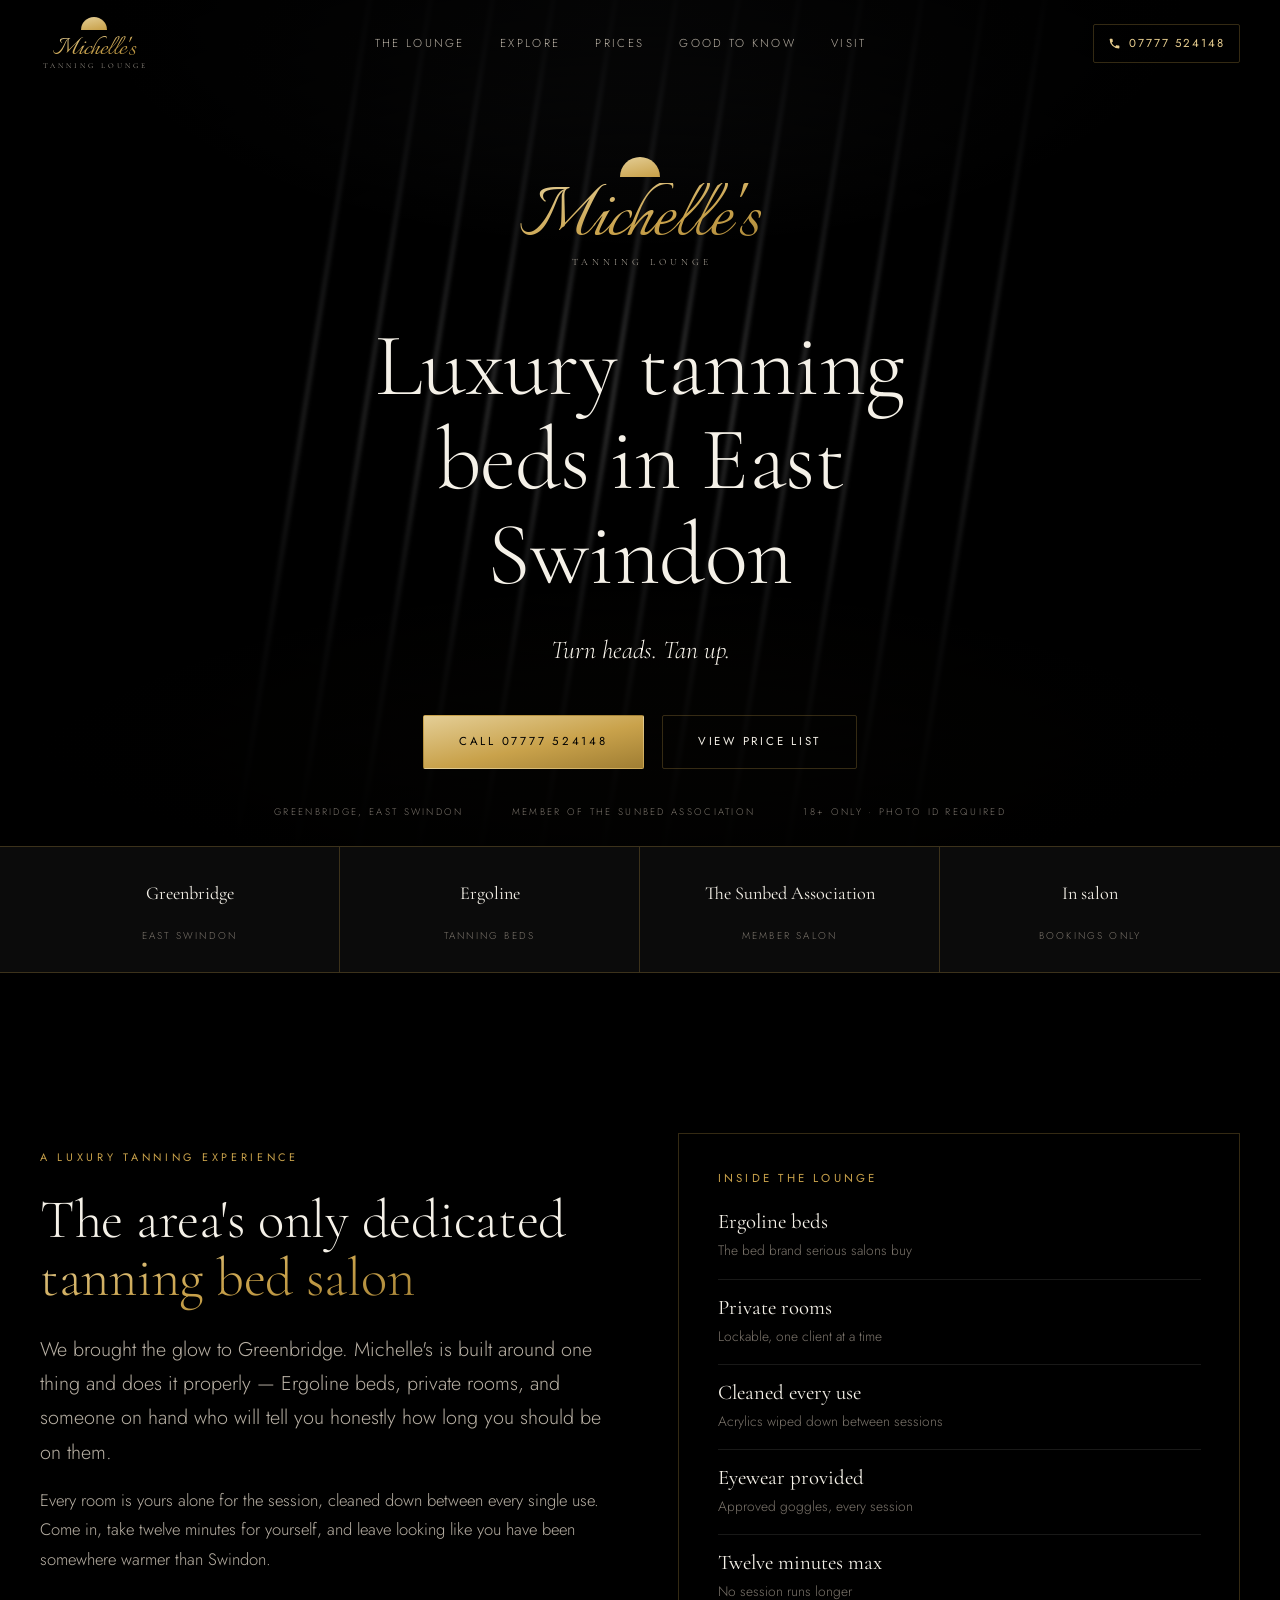
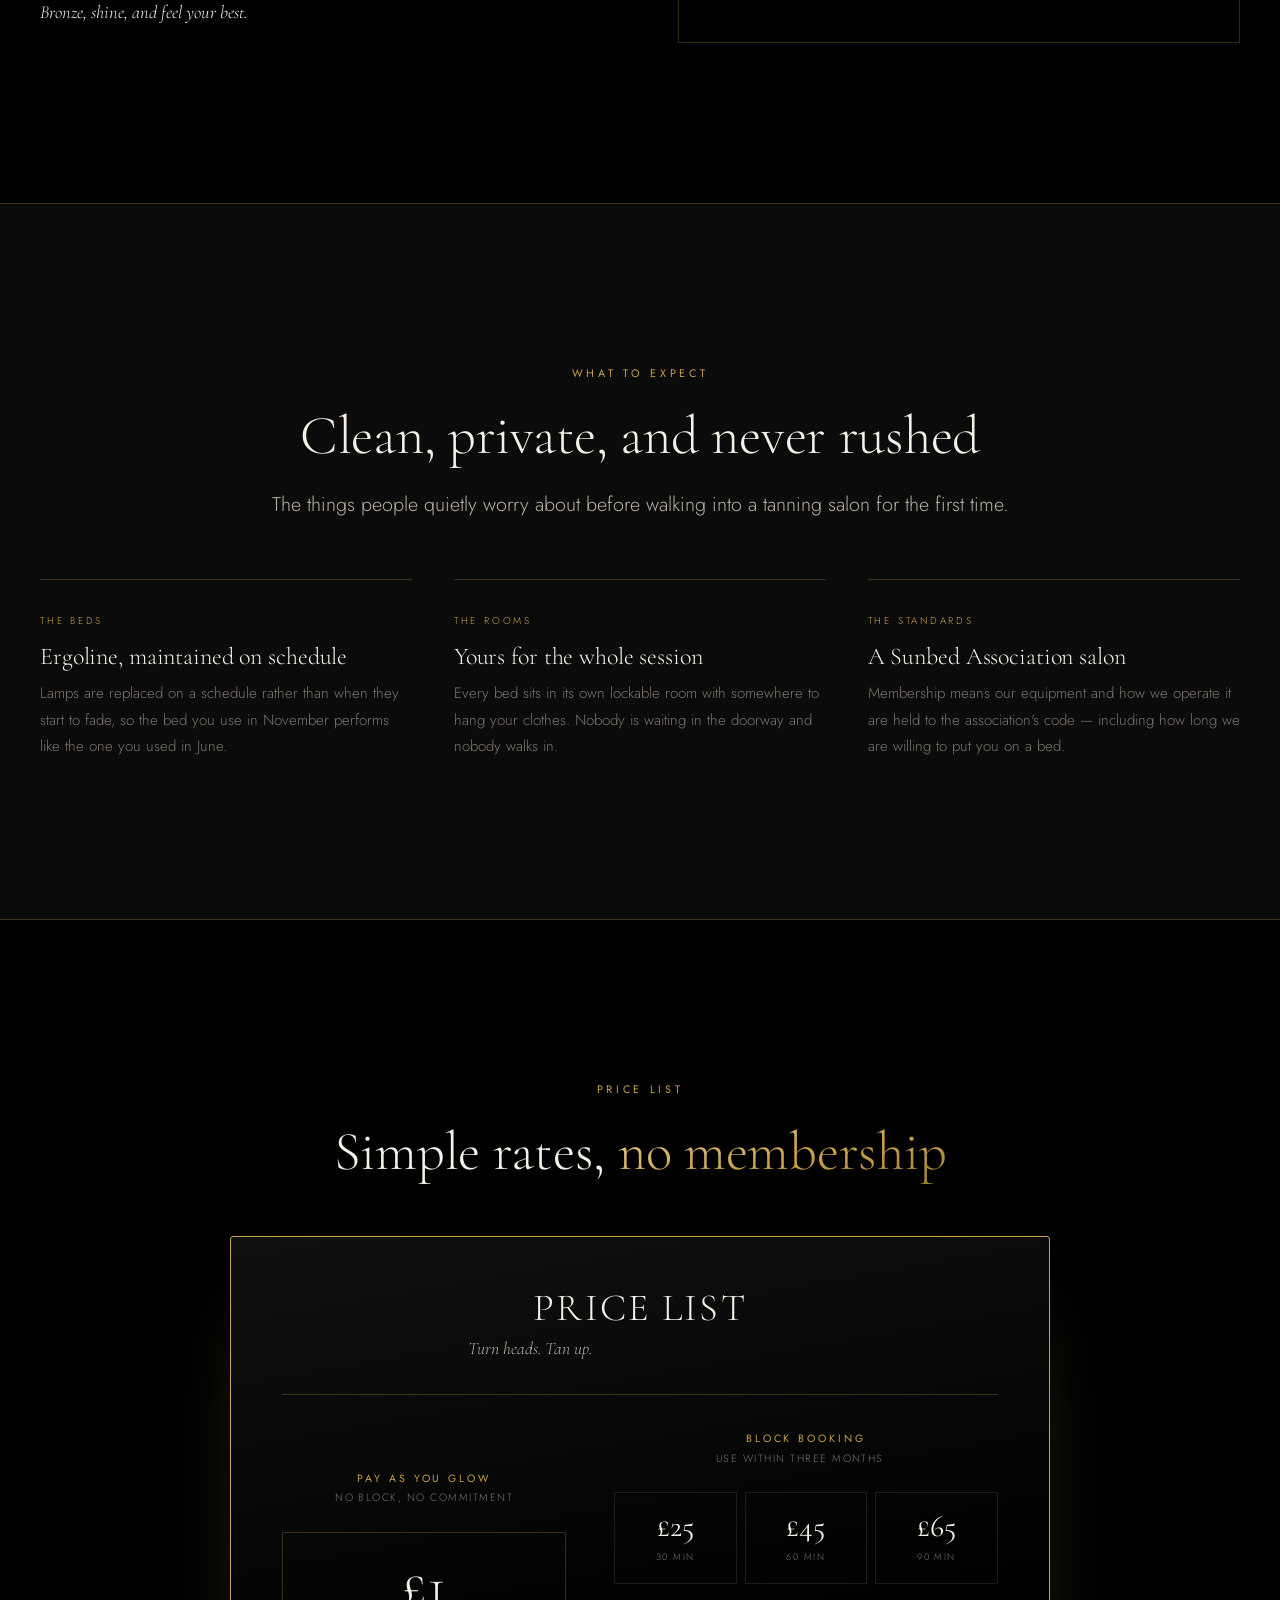
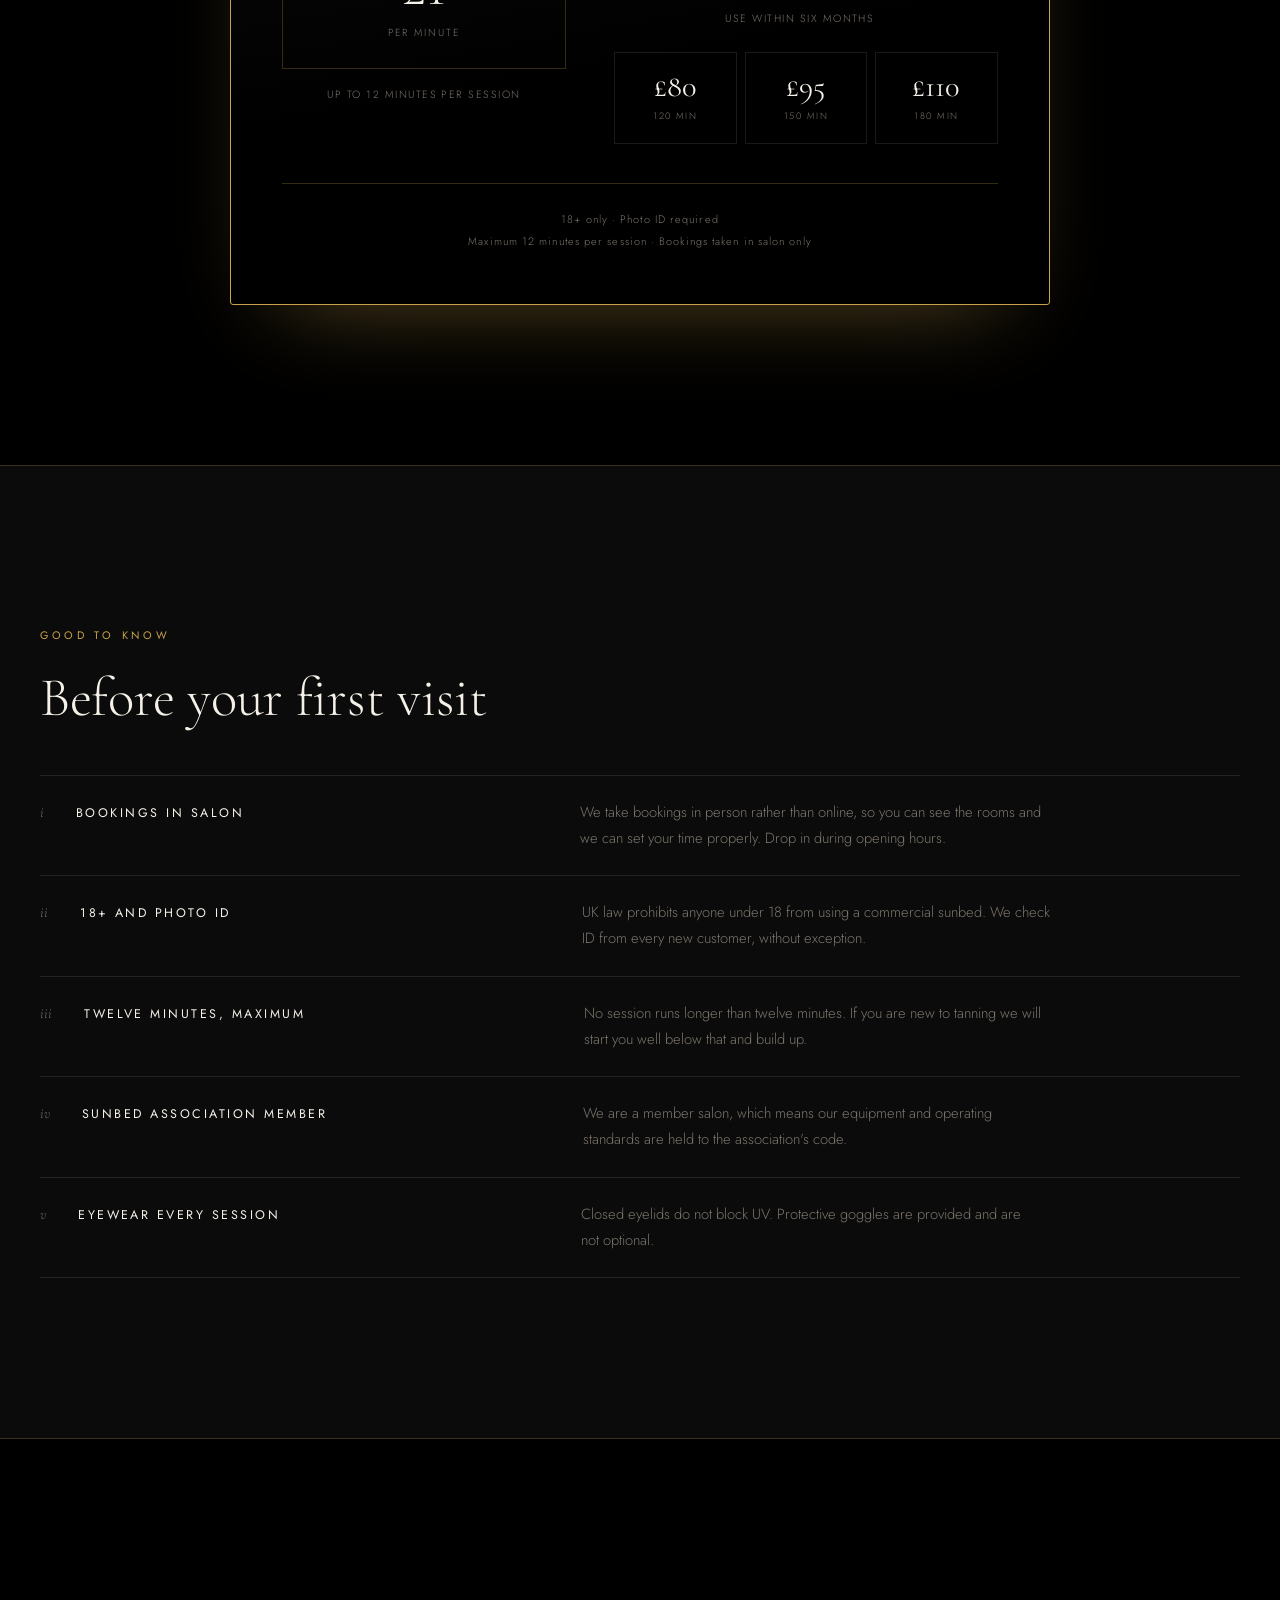
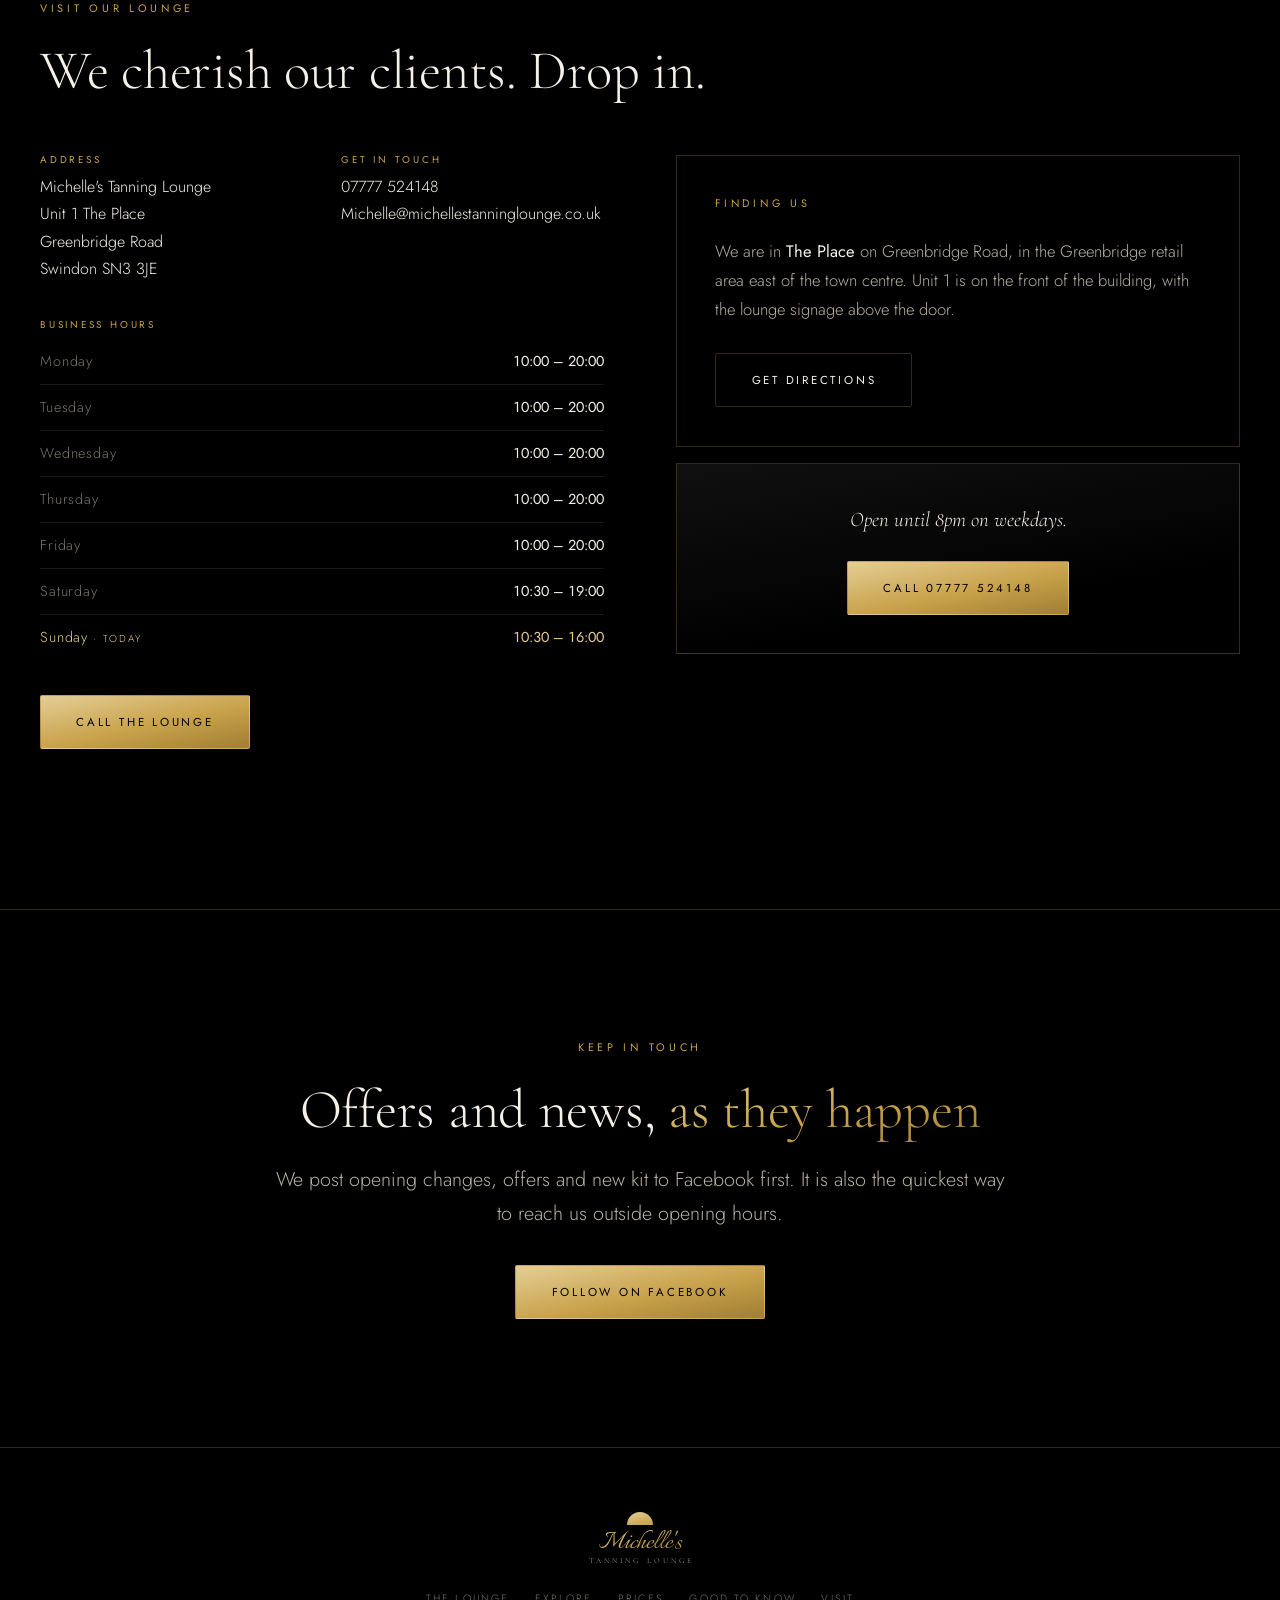
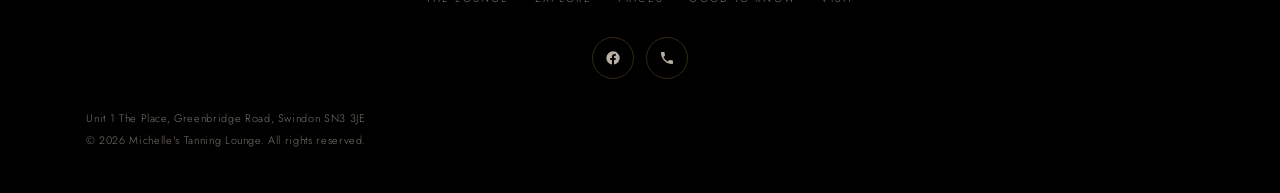
==== michelles-tanning-salon/index.html @ c74f1e78 "Round 2 fixes: mobile headline overflow, gold budget, dead form The serious one: the mobile hero hea" ====
<!DOCTYPE html>
<html lang="en-GB">
<head>
<meta charset="utf-8">
<meta name="viewport" content="width=device-width,initial-scale=1,viewport-fit=cover">
<title>Michelle's Tanning Lounge | Luxury Tanning Beds in East Swindon</title>
<meta name="description" content="Greenbridge's dedicated tanning bed salon. Ergoline sunbeds, member of The Sunbed Association, 18+ only. Unit 1 The Place, Greenbridge Road, Swindon SN3 3JE.">
<meta name="theme-color" content="#000000">
<link rel="canonical" href="https://michellestanninglounge.co.uk/">
<meta property="og:type" content="website">
<meta property="og:title" content="Michelle's Tanning Lounge | Luxury Tanning Beds in East Swindon">
<meta property="og:description" content="Turn heads. Tan up. Greenbridge's dedicated tanning bed salon.">
<meta property="og:locale" content="en_GB">
<link rel="icon" href="data:image/svg+xml,%3Csvg xmlns='http://www.w3.org/2000/svg' viewBox='0 0 32 32'%3E%3Crect width='32' height='32' fill='%23000'/%3E%3Ccircle cx='16' cy='19' r='9' fill='%23C9A24B'/%3E%3C/svg%3E">
<link rel="preconnect" href="https://fonts.googleapis.com">
<link rel="preconnect" href="https://fonts.gstatic.com" crossorigin>
<link href="https://fonts.googleapis.com/css2?family=Cormorant+Garamond:ital,wght@0,300;0,400;1,300;1,400&family=Italianno&family=Jost:wght@300;400;500&display=swap" rel="stylesheet">
<link rel="stylesheet" href="assets/css/style.css">
<script>document.documentElement.className+=' js';</script>
</head>
<body>

<nav class="nav">
  <div class="nav__in">
    <a href="#top" aria-label="Michelle's Tanning Lounge">
      <span class="mark mark--sm">
        <span class="mark__sun" aria-hidden="true"><i></i></span>
        <span class="mark__name">Michelle's</span>
        <span class="mark__sub">Tanning Lounge</span>
      </span>
    </a>
    <div class="nav__links">
      <a href="#lounge">The Lounge</a>
      <a href="#salon">Explore</a>
      <a href="#prices">Prices</a>
      <a href="#know">Good to Know</a>
      <a href="#visit">Visit</a>
    </div>
    <div class="nav__right">
      <a class="nav__tel" href="tel:07777524148" aria-label="Call the lounge on 07777 524148">
        <svg viewBox="0 0 24 24" aria-hidden="true"><path d="M6.6 10.8a15.1 15.1 0 0 0 6.6 6.6l2.2-2.2a1 1 0 0 1 1-.2 11.4 11.4 0 0 0 3.6.6 1 1 0 0 1 1 1V20a1 1 0 0 1-1 1A17 17 0 0 1 3 4a1 1 0 0 1 1-1h3.4a1 1 0 0 1 1 1 11.4 11.4 0 0 0 .6 3.6 1 1 0 0 1-.3 1l-2.1 2.2Z"/></svg>
        <b class="num">07777 524148</b>
      </a>
      <button class="burger" type="button" aria-expanded="false" aria-controls="sheet" aria-label="Menu">
        <span></span><span></span><span></span>
      </button>
    </div>
  </div>
</nav>

<div class="sheet" id="sheet">
  <a class="sheet__l" href="#lounge">The Lounge</a>
  <a class="sheet__l" href="#salon">Explore the Salon</a>
  <a class="sheet__l" href="#prices">Price List</a>
  <a class="sheet__l" href="#know">Good to Know</a>
  <a class="sheet__l" href="#visit">Visit Us</a>
  <div class="sheet__foot">
    <a class="btn btn--wide" href="tel:07777524148">Call 07777 524148</a>
    <p class="ft__fine">Unit 1 The Place, Greenbridge Road<br>Swindon SN3 3JE</p>
  </div>
</div>

<main id="top">

<!-- ============ HERO ============ -->
<header class="hero">
  <div class="hero__bg" aria-hidden="true">
    <div class="hero__tubes">
      <i></i><i></i><i></i><i></i><i></i><i></i><i></i><i></i><i></i><i></i><i></i><i></i>
    </div>
    <div class="hero__vig"></div>
  </div>

  <div class="hero__in">
    <span class="mark mark--lg hero__mark">
      <span class="mark__sun" aria-hidden="true"><i></i></span>
      <span class="mark__name">Michelle's</span>
      <span class="mark__sub">Tanning Lounge</span>
    </span>
    <h1>Luxury tanning beds in East Swindon</h1>
    <p class="hero__tag">Turn heads. Tan up.</p>
    <div class="hero__cta">
      <a class="btn" href="tel:07777524148">Call 07777 524148</a>
      <a class="btn btn--line" href="#prices">View price list</a>
    </div>
  </div>

  <div class="hero__foot">
    <span>Greenbridge, East Swindon</span>
    <span>Member of The Sunbed Association</span>
    <span>18+ only &middot; Photo ID required</span>
  </div>
</header>

<!-- ============ TRUST STRIP ============ -->
<section class="strip">
  <div class="wrap">
    <div class="strip__in">
      <div class="strip__i"><b>Greenbridge</b><span>East Swindon</span></div>
      <div class="strip__i"><b>Ergoline</b><span>Tanning beds</span></div>
      <div class="strip__i"><b>The Sunbed Association</b><span>Member salon</span></div>
      <div class="strip__i"><b>In salon</b><span>Bookings only</span></div>
    </div>
  </div>
</section>

<!-- ============ THE LOUNGE ============ -->
<section class="sec" id="lounge">
  <div class="wrap">
    <div class="split">
      <div class="split__txt" data-rv>
        <span class="label">A luxury tanning experience</span>
        <h2>The area's only dedicated <span class="gold">tanning bed salon</span></h2>
        <p class="lead" style="margin-top:1.6rem">We brought the glow to Greenbridge. Michelle's is built around one thing and does it properly &mdash; Ergoline beds, private rooms, and someone on hand who will tell you honestly how long you should be on them.</p>
        <p>Every room is yours alone for the session, cleaned down between every single use. Come in, take twelve minutes for yourself, and leave looking like you have been somewhere warmer than Swindon.</p>
        <p style="color:var(--cream);font-family:var(--serif);font-style:italic;font-size:1.15rem;margin-top:1.4rem">Bronze, shine, and feel your best.</p>
      </div>
      <div class="split__art" data-rv>
        <div class="spec">
          <h3>Inside the lounge</h3>
          <ul>
            <li><b>Ergoline beds</b><span>The bed brand serious salons buy</span></li>
            <li><b>Private rooms</b><span>Lockable, one client at a time</span></li>
            <li><b>Cleaned every use</b><span>Acrylics wiped down between sessions</span></li>
            <li><b>Eyewear provided</b><span>Approved goggles, every session</span></li>
            <li><b>Twelve minutes max</b><span>No session runs longer</span></li>
          </ul>
        </div>
      </div>
    </div>
  </div>
</section>

<!-- ============ STANDARDS ============ -->
<section class="sec" id="salon" style="background:var(--panel);border-block:1px solid var(--hair)">
  <div class="wrap">
    <div style="text-align:center;margin-bottom:clamp(2.4rem,5vw,3.6rem)" data-rv>
      <span class="label label--c">What to expect</span>
      <h2>Clean, private, and never rushed</h2>
      <p class="lead" style="margin:1.4rem auto 0;text-align:center">The things people quietly worry about before walking into a tanning salon for the first time.</p>
    </div>
    <div class="trio" data-rvs>
      <article>
        <span class="trio__n">The beds</span>
        <h3>Ergoline, maintained on schedule</h3>
        <p>Lamps are replaced on a schedule rather than when they start to fade, so the bed you use in November performs like the one you used in June.</p>
      </article>
      <article>
        <span class="trio__n">The rooms</span>
        <h3>Yours for the whole session</h3>
        <p>Every bed sits in its own lockable room with somewhere to hang your clothes. Nobody is waiting in the doorway and nobody walks in.</p>
      </article>
      <article>
        <span class="trio__n">The standards</span>
        <h3>A Sunbed Association salon</h3>
        <p>Membership means our equipment and how we operate it are held to the association's code &mdash; including how long we are willing to put you on a bed.</p>
      </article>
    </div>
  </div>
</section>

<!-- ============ PRICES ============ -->
<section class="sec" id="prices">
  <div class="narrow">
    <div style="text-align:center;margin-bottom:clamp(2.4rem,5vw,3.4rem)" data-rv>
      <span class="label label--c">Price list</span>
      <h2>Simple rates, <span class="gold">no membership</span></h2>
    </div>

    <div class="price" data-rv>
      <div class="price__hd">
        <h3>Price List</h3>
        <p class="sub">Turn heads. Tan up.</p>
      </div>

      <div class="price__grid">
        <div class="price__blk">
          <h4>Pay as you glow</h4>
          <p class="price__note">No block, no commitment</p>
          <div class="payg">
            <b>&pound;1</b>
            <span>Per minute</span>
          </div>
          <p class="price__note" style="margin:1.1rem 0 0">Up to 12 minutes per session</p>
        </div>

        <div class="price__blk">
          <h4>Block booking</h4>
          <p class="price__note">Use within three months</p>
          <div class="tiers">
            <div class="tier"><b>&pound;25</b><span>30 min</span></div>
            <div class="tier"><b>&pound;45</b><span>60 min</span></div>
            <div class="tier"><b>&pound;65</b><span>90 min</span></div>
          </div>
          <p class="price__note" style="margin:1.6rem 0 1.5rem">Use within six months</p>
          <div class="tiers">
            <div class="tier"><b>&pound;80</b><span>120 min</span></div>
            <div class="tier"><b>&pound;95</b><span>150 min</span></div>
            <div class="tier"><b>&pound;110</b><span>180 min</span></div>
          </div>
        </div>
      </div>

      <div class="price__ft">
        18+ only &middot; Photo ID required<br>
        Maximum 12 minutes per session &middot; Bookings taken in salon only
      </div>
    </div>
  </div>
</section>

<!-- ============ GOOD TO KNOW ============ -->
<section class="sec" id="know" style="background:var(--panel);border-block:1px solid var(--hair)">
  <div class="wrap">
    <div style="margin-bottom:clamp(2rem,4vw,3rem)" data-rv>
      <span class="label">Good to know</span>
      <h2>Before your first visit</h2>
    </div>
    <ul class="know" data-rvs>
      <li>
        <span class="n">i</span>
        <h4>Bookings in salon</h4>
        <p>We take bookings in person rather than online, so you can see the rooms and we can set your time properly. Drop in during opening hours.</p>
      </li>
      <li>
        <span class="n">ii</span>
        <h4>18+ and photo ID</h4>
        <p>UK law prohibits anyone under 18 from using a commercial sunbed. We check ID from every new customer, without exception.</p>
      </li>
      <li>
        <span class="n">iii</span>
        <h4>Twelve minutes, maximum</h4>
        <p>No session runs longer than twelve minutes. If you are new to tanning we will start you well below that and build up.</p>
      </li>
      <li>
        <span class="n">iv</span>
        <h4>Sunbed Association member</h4>
        <p>We are a member salon, which means our equipment and operating standards are held to the association's code.</p>
      </li>
      <li>
        <span class="n">v</span>
        <h4>Eyewear every session</h4>
        <p>Closed eyelids do not block UV. Protective goggles are provided and are not optional.</p>
      </li>
    </ul>
  </div>
</section>

<!-- ============ VISIT ============ -->
<section class="sec" id="visit">
  <div class="wrap">
    <div style="margin-bottom:clamp(2.4rem,5vw,3.4rem)" data-rv>
      <span class="label">Visit our lounge</span>
      <h2>We cherish our clients. Drop in.</h2>
    </div>

    <div class="visit">
      <div data-rv>
        <div class="det">
          <div class="det__i">
            <h4>Address</h4>
            <p>Michelle's Tanning Lounge<br>Unit 1 The Place<br>Greenbridge Road<br>Swindon SN3 3JE</p>
          </div>
          <div class="det__i">
            <h4>Get in touch</h4>
            <p><a href="tel:07777524148">07777 524148</a></p>
            <p><a href="mailto:Michelle@michellestanninglounge.co.uk">Michelle@michellestanninglounge.co.uk</a></p>
          </div>
        </div>

        <div class="det__i" style="margin-top:2.4rem">
          <h4>Business hours</h4>
          <ul class="hrs">
            <li data-d="1"><span>Monday</span><b>10:00 &ndash; 20:00</b></li>
            <li data-d="2"><span>Tuesday</span><b>10:00 &ndash; 20:00</b></li>
            <li data-d="3"><span>Wednesday</span><b>10:00 &ndash; 20:00</b></li>
            <li data-d="4"><span>Thursday</span><b>10:00 &ndash; 20:00</b></li>
            <li data-d="5"><span>Friday</span><b>10:00 &ndash; 20:00</b></li>
            <li data-d="6"><span>Saturday</span><b>10:30 &ndash; 19:00</b></li>
            <li data-d="0"><span>Sunday</span><b>10:30 &ndash; 16:00</b></li>
          </ul>
        </div>

        <a class="btn" href="tel:07777524148" style="margin-top:2.2rem">Call the lounge</a>
      </div>

      <div data-rv>
        <div class="dir">
          <span class="label">Finding us</span>
          <p>We are in <b style="color:var(--cream);font-weight:400">The Place</b> on Greenbridge Road, in the Greenbridge retail area east of the town centre. Unit 1 is on the front of the building, with the lounge signage above the door.</p>
          <a class="btn btn--line" href="https://www.google.com/maps/dir/?api=1&amp;destination=Michelle%27s+Tanning+Lounge%2C+Unit+1+The+Place%2C+Greenbridge+Road%2C+Swindon+SN3+3JE" target="_blank" rel="noopener">Get directions</a>
        </div>

        <div class="closing">
          <p class="closing__q">Open until 8pm on weekdays.</p>
          <a class="btn" href="tel:07777524148">Call 07777 524148</a>
        </div>
      </div>
    </div>
  </div>
</section>

<!-- ============ FOLLOW ============ -->
<section class="sec sec--sm join" style="border-top:1px solid var(--hair)">
  <div class="narrow">
    <div data-rv>
      <span class="label label--c">Keep in touch</span>
      <h2>Offers and news, <span class="gold">as they happen</span></h2>
      <p class="lead" style="margin:1.4rem auto 2.2rem;text-align:center">We post opening changes, offers and new kit to Facebook first. It is also the quickest way to reach us outside opening hours.</p>
      <a class="btn" href="https://www.facebook.com/61573315793887/" target="_blank" rel="noopener">Follow on Facebook</a>
    </div>
  </div>
</section>

</main>

<footer class="ft">
  <div class="wrap">
    <span class="mark mark--sm ft__mark">
      <span class="mark__sun" aria-hidden="true"><i></i></span>
      <span class="mark__name">Michelle's</span>
      <span class="mark__sub">Tanning Lounge</span>
    </span>
    <div class="ft__nav">
      <a href="#lounge">The Lounge</a>
      <a href="#salon">Explore</a>
      <a href="#prices">Prices</a>
      <a href="#know">Good to Know</a>
      <a href="#visit">Visit</a>
    </div>
    <div class="ft__soc">
      <a href="https://www.facebook.com/61573315793887/" target="_blank" rel="noopener" aria-label="Facebook">
        <svg viewBox="0 0 24 24" aria-hidden="true"><path d="M22 12a10 10 0 1 0-11.6 9.9v-7H7.9V12h2.5V9.8c0-2.5 1.5-3.9 3.7-3.9 1.1 0 2.2.2 2.2.2v2.4h-1.2c-1.2 0-1.6.8-1.6 1.6V12h2.7l-.4 2.9h-2.3v7A10 10 0 0 0 22 12Z"/></svg>
      </a>
      <a href="tel:07777524148" aria-label="Call the lounge">
        <svg viewBox="0 0 24 24" aria-hidden="true"><path d="M6.6 10.8a15.1 15.1 0 0 0 6.6 6.6l2.2-2.2a1 1 0 0 1 1-.2 11.4 11.4 0 0 0 3.6.6 1 1 0 0 1 1 1V20a1 1 0 0 1-1 1A17 17 0 0 1 3 4a1 1 0 0 1 1-1h3.4a1 1 0 0 1 1 1 11.4 11.4 0 0 0 .6 3.6 1 1 0 0 1-.3 1l-2.1 2.2Z"/></svg>
      </a>
    </div>
    <p class="ft__fine">
      Unit 1 The Place, Greenbridge Road, Swindon SN3 3JE<br>
      &copy; <span data-yr></span> Michelle's Tanning Lounge. All rights reserved.
    </p>
  </div>
</footer>

<script type="application/ld+json">
{
  "@context":"https://schema.org",
  "@type":"HealthAndBeautyBusiness",
  "@id":"https://michellestanninglounge.co.uk/#salon",
  "name":"Michelle's Tanning Lounge",
  "slogan":"Turn heads. Tan up.",
  "description":"Dedicated tanning bed salon in Greenbridge, East Swindon. Member of The Sunbed Association. 18+ only.",
  "url":"https://michellestanninglounge.co.uk/",
  "telephone":"+447777524148",
  "email":"Michelle@michellestanninglounge.co.uk",
  "priceRange":"\u00a3",
  "sameAs":["https://www.facebook.com/61573315793887/"],
  "address":{
    "@type":"PostalAddress",
    "streetAddress":"Unit 1 The Place, Greenbridge Road",
    "addressLocality":"Swindon",
    "addressRegion":"Wiltshire",
    "postalCode":"SN3 3JE",
    "addressCountry":"GB"
  },
  "openingHoursSpecification":[
    {"@type":"OpeningHoursSpecification","dayOfWeek":["Monday","Tuesday","Wednesday","Thursday","Friday"],"opens":"10:00","closes":"20:00"},
    {"@type":"OpeningHoursSpecification","dayOfWeek":"Saturday","opens":"10:30","closes":"19:00"},
    {"@type":"OpeningHoursSpecification","dayOfWeek":"Sunday","opens":"10:30","closes":"16:00"}
  ],
  "memberOf":{"@type":"Organization","name":"The Sunbed Association"},
  "makesOffer":[
    {"@type":"Offer","name":"Pay as you glow","price":"1.00","priceCurrency":"GBP","description":"Per minute, up to 12 minutes per session"},
    {"@type":"Offer","name":"30 minutes block","price":"25.00","priceCurrency":"GBP"},
    {"@type":"Offer","name":"60 minutes block","price":"45.00","priceCurrency":"GBP"},
    {"@type":"Offer","name":"90 minutes block","price":"65.00","priceCurrency":"GBP"},
    {"@type":"Offer","name":"120 minutes block","price":"80.00","priceCurrency":"GBP"},
    {"@type":"Offer","name":"150 minutes block","price":"95.00","priceCurrency":"GBP"},
    {"@type":"Offer","name":"180 minutes block","price":"110.00","priceCurrency":"GBP"}
  ]
}
</script>
<script src="assets/js/main.js"></script>
</body>
</html>
---- michelles-tanning-salon/assets/css/style.css ----
/* ============================================================
   Michelle's Tanning Lounge — Greenbridge, East Swindon
   Gold on true black. Built to bar.md.
   ============================================================ */

:root{
  /* ground — true black, matching the existing site + price card */
  --black:#000000;
  --panel:#0B0B0B;
  --panel-2:#111010;
  --hair:rgba(201,162,75,.26);
  --hair-soft:rgba(245,241,232,.10);

  /* metallic gold, sampled from the wordmark */
  --gold:#C9A24B;
  --gold-lt:#E8CE8F;
  --gold-dk:#8A6B28;
  --gold-grad:linear-gradient(168deg,#E4CE96 0%,#C9A24B 55%,#A07E33 100%);

  --cream:#F5F1E8;
  --stone:#B8B0A4;
  --dim:#7C756C;

  --serif:"Cormorant Garamond",Georgia,"Times New Roman",serif;
  --sans:"Jost","Helvetica Neue",-apple-system,BlinkMacSystemFont,"Segoe UI",sans-serif;
  --script:"Italianno","Snell Roundhand",cursive;

  /* type scale — display sits >=4x body (bar #4) */
  --t-label:clamp(.62rem,.6rem + .1vw,.7rem);
  --t-body:clamp(.95rem,.92rem + .18vw,1.04rem);
  --t-lead:clamp(1.06rem,1rem + .3vw,1.24rem);
  --t-h3:clamp(1.4rem,1.2rem + .8vw,2rem);
  --t-h2:clamp(2rem,1.5rem + 2.4vw,3.6rem);
  --t-h1:clamp(2.9rem,1.9rem + 4.6vw,5.6rem);

  --pad:clamp(1.2rem,5vw,2.5rem);
  --wrap:1240px;
  --nav-h:76px;
  --ease:cubic-bezier(.22,.61,.36,1);
}

*,*::before,*::after{box-sizing:border-box}
*{margin:0}
html{-webkit-text-size-adjust:100%;scroll-behavior:smooth;scroll-padding-top:var(--nav-h)}
body{
  background:var(--black);
  color:var(--stone);
  font-family:var(--sans);
  font-size:var(--t-body);
  font-weight:300;
  line-height:1.75;
  -webkit-font-smoothing:antialiased;
  overflow-x:hidden;
}
img,svg{display:block;max-width:100%;height:auto}
a{color:inherit;text-decoration:none}
button,input{font:inherit;color:inherit}
button{background:none;border:0;cursor:pointer}
ul{list-style:none;padding:0}
:focus-visible{outline:1px solid var(--gold);outline-offset:4px}
::selection{background:var(--gold);color:#000}

/* ---------- layout ---------- */
.wrap{width:min(100% - (var(--pad)*2),var(--wrap));margin-inline:auto}
.narrow{width:min(100% - (var(--pad)*2),820px);margin-inline:auto}
.sec{padding-block:clamp(6rem,13vw,10rem)}   /* bar #7 */
.sec--sm{padding-block:clamp(6rem,10vw,8rem)}

/* ---------- type ---------- */
h1,h2,h3,h4{font-family:var(--serif);font-weight:300;color:var(--cream);line-height:1.06;letter-spacing:-.005em}
h1{font-size:var(--t-h1);text-wrap:balance;overflow-wrap:break-word}
h2{font-size:var(--t-h2);text-wrap:balance}
h3{font-size:var(--t-h3)}
p{text-wrap:pretty;max-width:62ch}
.lead{font-size:var(--t-lead);color:var(--stone);font-weight:300;line-height:1.72}

/* the one gold label style (bar #2, #3) */
.label{
  display:block;font-family:var(--sans);font-size:var(--t-label);font-weight:400;
  letter-spacing:.34em;text-transform:uppercase;color:var(--gold);
  margin-bottom:1.5rem;
}
.label--c{text-align:center}

.gold{
  background:var(--gold-grad);
  -webkit-background-clip:text;background-clip:text;
  -webkit-text-fill-color:transparent;color:transparent;
}
.hair{height:1px;background:var(--hair);border:0;margin:0}
.hair--fade{background:linear-gradient(90deg,transparent,var(--hair) 18%,var(--hair) 82%,transparent)}

/* ---------- wordmark ---------- */
.mark{display:flex;flex-direction:column;align-items:center;line-height:1;gap:.1rem}
.mark__sun{width:26px;height:13px;overflow:hidden;margin-bottom:.24rem}
.mark__sun i{
  display:block;width:26px;height:26px;border-radius:50%;
  background:var(--gold-grad);
}
.mark__name{font-family:var(--script);font-size:2.5rem;line-height:.85;
  background:var(--gold-grad);-webkit-background-clip:text;background-clip:text;
  -webkit-text-fill-color:transparent;padding-inline:.1em}
.mark__sub{font-family:var(--serif);font-size:.6rem;letter-spacing:.42em;
  text-transform:uppercase;color:var(--stone);padding-left:.42em}
.mark--sm .mark__name{font-size:1.85rem}
.mark--sm .mark__sub{font-size:.46rem}
.mark--lg .mark__name{font-size:clamp(3.4rem,9vw,5.4rem)}
.mark--lg .mark__sub{font-size:.6rem}
.mark--lg .mark__sun{width:40px;height:20px}
.mark--lg .mark__sun i{width:40px;height:40px}

/* ---------- nav ---------- */
.nav{
  position:fixed;inset:0 0 auto;z-index:60;height:var(--nav-h);
  display:flex;align-items:center;
  transition:background .6s var(--ease),border-color .6s;
  border-bottom:1px solid transparent;
}
html.js .nav:not(.stuck) .mark{opacity:0;pointer-events:none}
.nav .mark{transition:opacity .6s var(--ease)}
.nav.stuck{background:rgba(0,0,0,.9);backdrop-filter:blur(14px);
  -webkit-backdrop-filter:blur(14px);border-bottom-color:var(--hair)}
.nav__in{width:min(100% - (var(--pad)*2),1400px);margin-inline:auto;
  display:flex;align-items:center;justify-content:space-between;gap:1rem}
.nav__links{display:none}
.nav__links a{
  font-size:.72rem;letter-spacing:.2em;text-transform:uppercase;color:var(--stone);
  padding:.4rem 0;position:relative;transition:color .5s var(--ease);
}
.nav__links a::after{content:"";position:absolute;left:0;right:0;bottom:0;height:1px;
  background:var(--gold);opacity:0;
  transition:opacity .55s var(--ease)}
.nav__links a:hover{color:var(--cream)}
.nav__links a:hover::after{opacity:1}

.nav__tel{
  display:inline-flex;align-items:center;gap:.5rem;
  font-size:.72rem;letter-spacing:.16em;color:var(--gold-lt);
  padding:.5rem .9rem;border:1px solid var(--hair);border-radius:2px;
  transition:border-color .5s var(--ease),background .5s var(--ease);
  white-space:nowrap;
}
.nav__tel:hover{border-color:var(--gold);background:rgba(201,162,75,.08)}
.nav__tel svg{width:13px;height:13px;fill:currentColor;flex-shrink:0}
.nav__tel b{font-weight:400}
.nav__tel .num{display:none}
.nav__right{display:flex;align-items:center;gap:.6rem}

.burger{width:44px;height:44px;display:grid;place-content:center;gap:6px}
.burger span{display:block;width:22px;height:1px;background:var(--cream);
  transition:transform .5s var(--ease),opacity .5s}
.burger[aria-expanded="true"] span:nth-child(1){transform:translateY(7px) rotate(45deg)}
.burger[aria-expanded="true"] span:nth-child(2){opacity:0}
.burger[aria-expanded="true"] span:nth-child(3){transform:translateY(-7px) rotate(-45deg)}

.sheet{
  position:fixed;inset:0;z-index:55;background:var(--black);
  padding:calc(var(--nav-h) + 3rem) var(--pad) 2.5rem;
  display:flex;flex-direction:column;
  opacity:0;visibility:hidden;transition:opacity .55s var(--ease),visibility .55s;
}
.sheet.open{opacity:1;visibility:visible}
.sheet a.sheet__l{
  display:block;padding:1.1rem 0;border-bottom:1px solid var(--hair-soft);
  font-family:var(--serif);font-size:1.9rem;color:var(--cream);
}
.sheet__foot{margin-top:auto;padding-top:2rem;display:grid;gap:1.4rem;text-align:center}

/* ---------- buttons (one gold CTA — bar #2) ---------- */
.btn{
  display:inline-flex;align-items:center;justify-content:center;gap:.6rem;
  min-height:54px;padding:.9rem 2.2rem;
  font-size:.72rem;letter-spacing:.24em;text-transform:uppercase;font-weight:400;
  color:#000;background:var(--gold-grad);
  border:1px solid transparent;border-radius:2px;
  transition:transform .55s var(--ease),filter .55s var(--ease);
}
.btn:hover{transform:translateY(-2px);filter:brightness(1.1)}
.btn--line{
  background:none;color:var(--cream);border:1px solid var(--hair);
}
.btn--line:hover{border-color:var(--gold);color:var(--gold-lt);filter:none}
.btn--wide{width:100%}

/* ---------- hero ---------- */
.hero{
  position:relative;min-height:min(94svh,900px);display:grid;place-items:center;
  text-align:center;padding:calc(var(--nav-h) + 4rem) var(--pad) 4.5rem;
  overflow:hidden;
}
.hero__bg{position:absolute;inset:0;z-index:0}
.hero__bg::before{ /* lamp glow standing in for the bed photo */
  content:"";position:absolute;inset:-10%;
  background:
    radial-gradient(58% 40% at 50% 8%,rgba(226,231,244,.09),transparent 62%),
    radial-gradient(70% 50% at 50% 100%,rgba(201,162,75,.13),transparent 68%);
}
.hero__tubes{position:absolute;inset:0;display:flex;justify-content:center;gap:clamp(14px,3.4vw,44px);
  opacity:.5;transform:skewX(-9deg) scale(1.35)}
.hero__tubes i{display:block;width:2px;height:100%;
  background:linear-gradient(180deg,transparent,rgba(226,231,244,.42) 22%,rgba(255,255,255,.62) 50%,rgba(226,231,244,.36) 78%,transparent);
  filter:blur(1.5px);animation:tube 7s ease-in-out infinite}
.hero__tubes i:nth-child(2n){animation-delay:-2.4s}
.hero__tubes i:nth-child(3n){animation-delay:-4.1s}
.hero__vig{position:absolute;inset:0;
  background:radial-gradient(72% 62% at 50% 44%,transparent 8%,rgba(0,0,0,.72) 62%,#000 100%)}
.hero__in{position:relative;z-index:2;display:grid;justify-items:center;gap:0}
.hero__mark{margin-bottom:clamp(2rem,5vw,3.2rem)}
.hero h1{max-width:15ch;margin-bottom:1.6rem}
.hero__tag{
  font-family:var(--serif);font-style:italic;font-size:clamp(1.15rem,.9rem + 1.1vw,1.6rem);
  color:var(--cream);margin-bottom:2.6rem;
}
.hero__cta{display:flex;flex-wrap:wrap;gap:1.1rem;justify-content:center}
.hero__foot{
  position:absolute;left:0;right:0;bottom:1.6rem;z-index:2;
  display:flex;justify-content:center;gap:clamp(1rem,4vw,3rem);flex-wrap:wrap;
  font-size:.6rem;letter-spacing:.24em;text-transform:uppercase;color:var(--dim);
  padding-inline:var(--pad);
}

@keyframes tube{0%,100%{opacity:.4}50%{opacity:.95}}

/* ---------- trust strip ---------- */
.strip{border-block:1px solid var(--hair);background:var(--panel)}
.strip__in{display:grid;grid-template-columns:repeat(2,1fr);gap:0}
.strip__i{
  padding:1.15rem .8rem;text-align:center;
  border-bottom:1px solid var(--hair);border-right:1px solid var(--hair);
}
.strip__i:nth-child(2n){border-right:0}
.strip__i:nth-last-child(-n+2){border-bottom:0}
.strip__i b{display:flex;align-items:center;justify-content:center;min-height:2.5em;
  font-family:var(--serif);font-size:1.02rem;color:var(--cream);font-weight:400;margin-bottom:.15rem}
.strip__i span{font-size:.62rem;letter-spacing:.22em;text-transform:uppercase;color:var(--dim)}

/* ---------- split ---------- */
.split{display:grid;gap:clamp(2.4rem,6vw,5rem);align-items:center}
.split__txt p+p{margin-top:1.1rem}
.split__txt .btn{margin-top:2.2rem}

/* image slots — deliberate, gold-framed, labelled */
.slot{
  position:relative;overflow:hidden;background:var(--panel-2);
  border:1px solid var(--hair);
  display:grid;place-items:center;text-align:center;padding:1.4rem;
}
.slot::after{content:"";position:absolute;inset:0;
  background:radial-gradient(70% 60% at 50% 30%,rgba(201,162,75,.10),transparent 70%)}
.slot--45{aspect-ratio:4/5}
.slot--11{aspect-ratio:1}
.slot--169{aspect-ratio:16/9}
.slot__in{position:relative;z-index:1;display:grid;gap:.7rem;justify-items:center;opacity:.72}
.slot__mono{width:30px;height:15px;overflow:hidden}
.slot__mono i{display:block;width:30px;height:30px;border-radius:50%;
  background:var(--gold-grad);opacity:.55}
.slot__cap{font-size:.58rem;letter-spacing:.2em;text-transform:uppercase;color:var(--dim);max-width:24ch;line-height:1.7}

/* ---------- gallery ---------- */
.gal{display:grid;grid-template-columns:repeat(2,1fr);gap:.5rem}
.gal .slot{aspect-ratio:1}
.gal .slot--tall{grid-row:span 2;aspect-ratio:auto}

/* ---------- price card (the one card — bar #5) ---------- */
.price{
  position:relative;border:1px solid var(--gold);border-radius:3px;
  background:linear-gradient(170deg,#111010,#000 62%);
  padding:clamp(1.6rem,5vw,3.2rem);
  box-shadow:0 40px 90px -50px rgba(201,162,75,.5);
}
.price__hd{text-align:center;padding-bottom:1.8rem;border-bottom:1px solid var(--hair)}
.price__hd h3{font-size:clamp(1.6rem,1.2rem + 1.6vw,2.4rem);letter-spacing:.06em;
  text-transform:uppercase;font-weight:300}
.price__hd .sub{font-family:var(--serif);font-style:italic;color:var(--stone);
  font-size:1.1rem;margin-top:.35rem}
.price__grid{display:grid;gap:2.4rem;margin-top:2.4rem}
.price__blk h4{
  font-family:var(--sans);font-size:.66rem;letter-spacing:.28em;text-transform:uppercase;
  color:var(--gold);font-weight:400;text-align:center;margin-bottom:.35rem;
}
.price__note{font-size:.66rem;letter-spacing:.14em;text-transform:uppercase;
  color:var(--dim);text-align:center;margin-bottom:1.5rem}
.payg{text-align:center;padding:1.6rem 1rem;border:1px solid var(--hair)}
.payg b{display:block;font-family:var(--serif);font-size:clamp(2.6rem,9vw,3.6rem);
  color:var(--cream);line-height:1;font-weight:300}
.payg span{display:block;font-size:.64rem;letter-spacing:.2em;text-transform:uppercase;
  color:var(--dim);margin-top:.5rem}
.tiers{display:grid;grid-template-columns:repeat(3,1fr);gap:.5rem}
.tier{text-align:center;padding:1.15rem .4rem;border:1px solid var(--hair-soft);
  transition:border-color .5s var(--ease),background .5s var(--ease)}
.tier:hover{border-color:var(--hair);background:rgba(201,162,75,.05)}
.tier b{display:block;font-family:var(--serif);font-size:1.9rem;color:var(--cream);
  line-height:1;font-weight:400}
.tier span{display:block;font-size:.58rem;letter-spacing:.16em;text-transform:uppercase;
  color:var(--dim);margin-top:.4rem}
.price__ft{margin-top:2.4rem;padding-top:1.6rem;border-top:1px solid var(--hair);
  text-align:center;font-size:.68rem;letter-spacing:.1em;color:var(--dim);line-height:2}

/* ---------- know list ---------- */
.know{display:grid;gap:0;border-top:1px solid var(--hair-soft)}
.know li{display:grid;grid-template-columns:auto 1fr;gap:1.2rem;align-items:baseline;
  padding:1.5rem 0;border-bottom:1px solid var(--hair-soft)}
.know .n{font-family:var(--serif);font-size:.9rem;color:var(--dim);font-style:italic}
.know h4{font-family:var(--sans);font-size:.78rem;letter-spacing:.2em;text-transform:uppercase;
  color:var(--cream);font-weight:400;margin-bottom:.35rem}
.know p{font-size:.92rem;color:var(--dim);max-width:52ch}

/* ---------- visit ---------- */
.visit{display:grid;gap:clamp(2.4rem,6vw,4.5rem)}
.det{display:grid;gap:1.6rem}
.det__i h4{font-family:var(--sans);font-size:.62rem;letter-spacing:.28em;
  text-transform:uppercase;color:var(--gold);font-weight:400;margin-bottom:.5rem}
.det__i p,.det__i a{color:var(--cream);font-size:1rem;line-height:1.7}
.det__i a:hover{color:var(--gold-lt)}
.hrs{display:grid;gap:0}
.hrs li{display:flex;justify-content:space-between;gap:1.5rem;padding:.62rem 0;
  border-bottom:1px solid var(--hair-soft);font-size:.9rem}
.hrs li:last-child{border-bottom:0}
.hrs span{color:var(--dim);letter-spacing:.06em}
.hrs b{color:var(--cream);font-weight:400;font-variant-numeric:tabular-nums}
.hrs li.today span,.hrs li.today b{color:var(--gold-lt)}
.hrs li.today span::after{content:" · today";font-size:.7em;letter-spacing:.2em;text-transform:uppercase}

.map{aspect-ratio:4/3;border:1px solid var(--hair);background:
  linear-gradient(rgba(0,0,0,.55),rgba(0,0,0,.55)),
  repeating-linear-gradient(0deg,#121110 0 1px,transparent 1px 40px),
  repeating-linear-gradient(90deg,#121110 0 1px,transparent 1px 40px),#0B0B0B;
  display:grid;place-items:center;text-align:center;padding:1.5rem}
.map .pin{width:13px;height:13px;border-radius:50% 50% 50% 0;transform:rotate(-45deg);
  background:var(--gold-grad);margin:0 auto .9rem}

/* ---------- newsletter ---------- */
.join{text-align:center}
.join form{display:grid;gap:.6rem;margin-top:2rem;max-width:460px;margin-inline:auto}
.join input{
  width:100%;padding:1rem 1.2rem;min-height:54px;background:transparent;
  border:1px solid var(--hair);border-radius:2px;color:var(--cream);
  transition:border-color .5s var(--ease)}
.join input::placeholder{color:var(--dim)}
.join input:focus{outline:none;border-color:var(--gold)}
.join .msg{font-size:.78rem;color:var(--gold-lt);min-height:1.4em}

/* ---------- footer ---------- */
.ft{border-top:1px solid var(--hair);padding-block:clamp(2.6rem,6vw,4rem) 2.6rem;text-align:center}
.ft__mark{margin-bottom:1.6rem}
.ft__nav{display:flex;flex-wrap:wrap;justify-content:center;gap:1.6rem;margin-bottom:1.8rem}
.ft__nav a{font-size:.66rem;letter-spacing:.2em;text-transform:uppercase;color:var(--dim);
  transition:color .55s var(--ease)}
.ft__nav a:hover{color:var(--gold)}
.ft__soc{display:flex;justify-content:center;gap:.8rem;margin-bottom:1.8rem}
.ft__soc a{width:42px;height:42px;border:1px solid var(--hair);border-radius:50%;
  display:grid;place-items:center;transition:border-color .5s,transform .5s var(--ease)}
.ft__soc a:hover{border-color:var(--gold);transform:translateY(-2px)}
.ft__soc svg{width:16px;height:16px;fill:var(--stone)}
.ft__soc a:hover svg{fill:var(--gold)}
.ft__fine{font-size:.68rem;color:var(--dim);letter-spacing:.06em;line-height:2;text-align:center}

/* ---------- reveal (bar #6: >=500ms, fade + rise only) ---------- */
/* every hide/show pair carries the same html.js prefix, so .in always
   out-specifies the hiding rule instead of losing to it */
html.js [data-rv]{opacity:0;transform:translateY(22px);
  transition:opacity .95s var(--ease),transform .95s var(--ease)}
html.js [data-rv].in{opacity:1;transform:none}
html.js [data-rvs]>*{opacity:0;transform:translateY(20px);
  transition:opacity .9s var(--ease),transform .9s var(--ease)}
html.js [data-rvs].in>*{opacity:1;transform:none}
html.js [data-rvs].in>*:nth-child(2){transition-delay:.1s}
html.js [data-rvs].in>*:nth-child(3){transition-delay:.2s}
html.js [data-rvs].in>*:nth-child(4){transition-delay:.3s}
html.js [data-rvs].in>*:nth-child(5){transition-delay:.4s}
html.js [data-rvs].in>*:nth-child(6){transition-delay:.5s}

/* ---------- breakpoints ---------- */
@media (min-width:620px){
  .strip__in{grid-template-columns:repeat(4,1fr)}
  .strip__i{border-bottom:0;padding:1.5rem 1rem}
  .strip__i:nth-child(2n){border-right:1px solid var(--hair)}
  .strip__i:last-child{border-right:0}
  .strip__i b{font-size:1.14rem}
  .det{grid-template-columns:repeat(2,1fr);gap:2.4rem}
  .price__grid{grid-template-columns:1fr}
}
@media (min-width:900px){
  :root{--nav-h:88px}
  .nav__links{display:flex;gap:2.2rem;align-items:center}
  .nav__tel .num{display:inline}
  .burger{display:none}
  .sheet{display:none}
  .split{grid-template-columns:1fr 1fr}
  .split--flip .split__art{order:2}
  .gal{grid-template-columns:repeat(4,1fr)}
  .price__grid{grid-template-columns:.85fr 1.15fr;gap:3rem;align-items:center}
  .visit{grid-template-columns:1fr 1fr}
  .know li{grid-template-columns:auto 1fr 1.4fr;gap:2rem}
  .know h4{margin-bottom:0}
}

@media (prefers-reduced-motion:reduce){
  html{scroll-behavior:auto}
  *,*::before,*::after{animation-duration:.01ms!important;animation-iteration-count:1!important;
    transition-duration:.01ms!important}
  html.js [data-rv],html.js [data-rvs]>*{opacity:1!important;transform:none!important}
}


/* ---------- 26. spec panel (replaces the hero-side photo slot) ---------- */
.spec{border:1px solid var(--hair);padding:clamp(1.5rem,4vw,2.4rem)}
.spec h3{font-family:var(--sans);font-size:.72rem;letter-spacing:.28em;text-transform:uppercase;
  color:var(--gold);font-weight:400;margin-bottom:1.6rem}
.spec ul{display:grid;gap:0}
.spec li{display:grid;gap:.2rem;padding:1rem 0;border-top:1px solid var(--hair-soft)}
.spec li:first-child{border-top:0;padding-top:0}
.spec li:last-child{padding-bottom:0}
.spec b{font-family:var(--serif);font-size:1.3rem;color:var(--cream);font-weight:400;line-height:1.2}
.spec span{font-size:.86rem;color:var(--dim)}

/* ---------- 27. standards trio ---------- */
.trio{display:grid;gap:0}
.trio article{padding:2rem 0;border-top:1px solid var(--hair-soft)}
.trio__n{display:block;font-size:.62rem;letter-spacing:.28em;text-transform:uppercase;
  color:var(--gold);margin-bottom:.9rem}
.trio h3{font-size:1.5rem;margin-bottom:.7rem}
.trio p{color:var(--dim);font-size:.94rem}

/* ---------- 28. directions + closing call ---------- */
.dir{border:1px solid var(--hair);padding:clamp(1.5rem,4vw,2.4rem)}
.dir p{color:var(--stone);margin-bottom:1.8rem}
.closing{margin-top:1rem;padding:clamp(1.5rem,4vw,2.4rem);
  border:1px solid var(--hair);text-align:center;
  background:linear-gradient(170deg,#111010,#000 70%)}
.closing__q{font-family:var(--serif);font-style:italic;font-size:1.3rem;color:var(--cream);
  margin:0 auto 1.4rem}

@media (min-width:900px){
  .trio{grid-template-columns:repeat(3,1fr);gap:2.6rem}
  .trio article{border-top:1px solid var(--hair);padding:2rem 0 0}
}
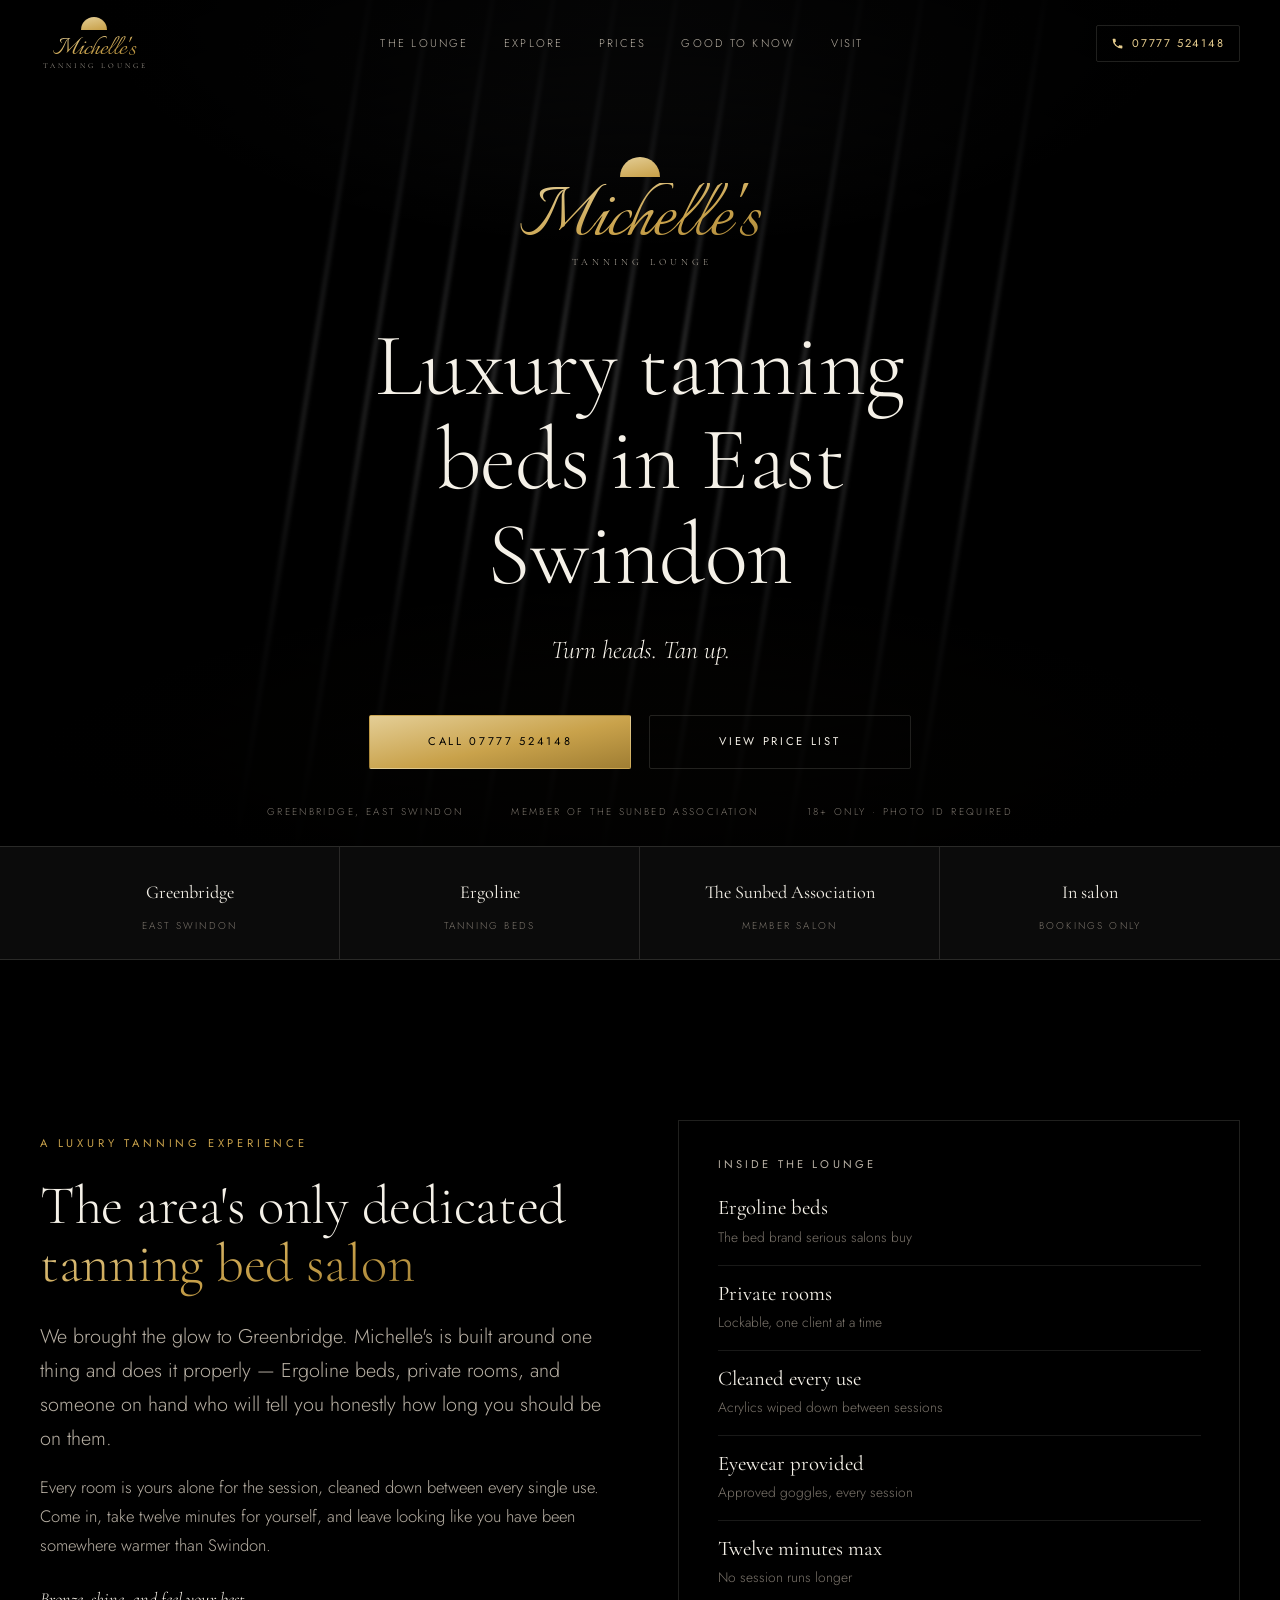
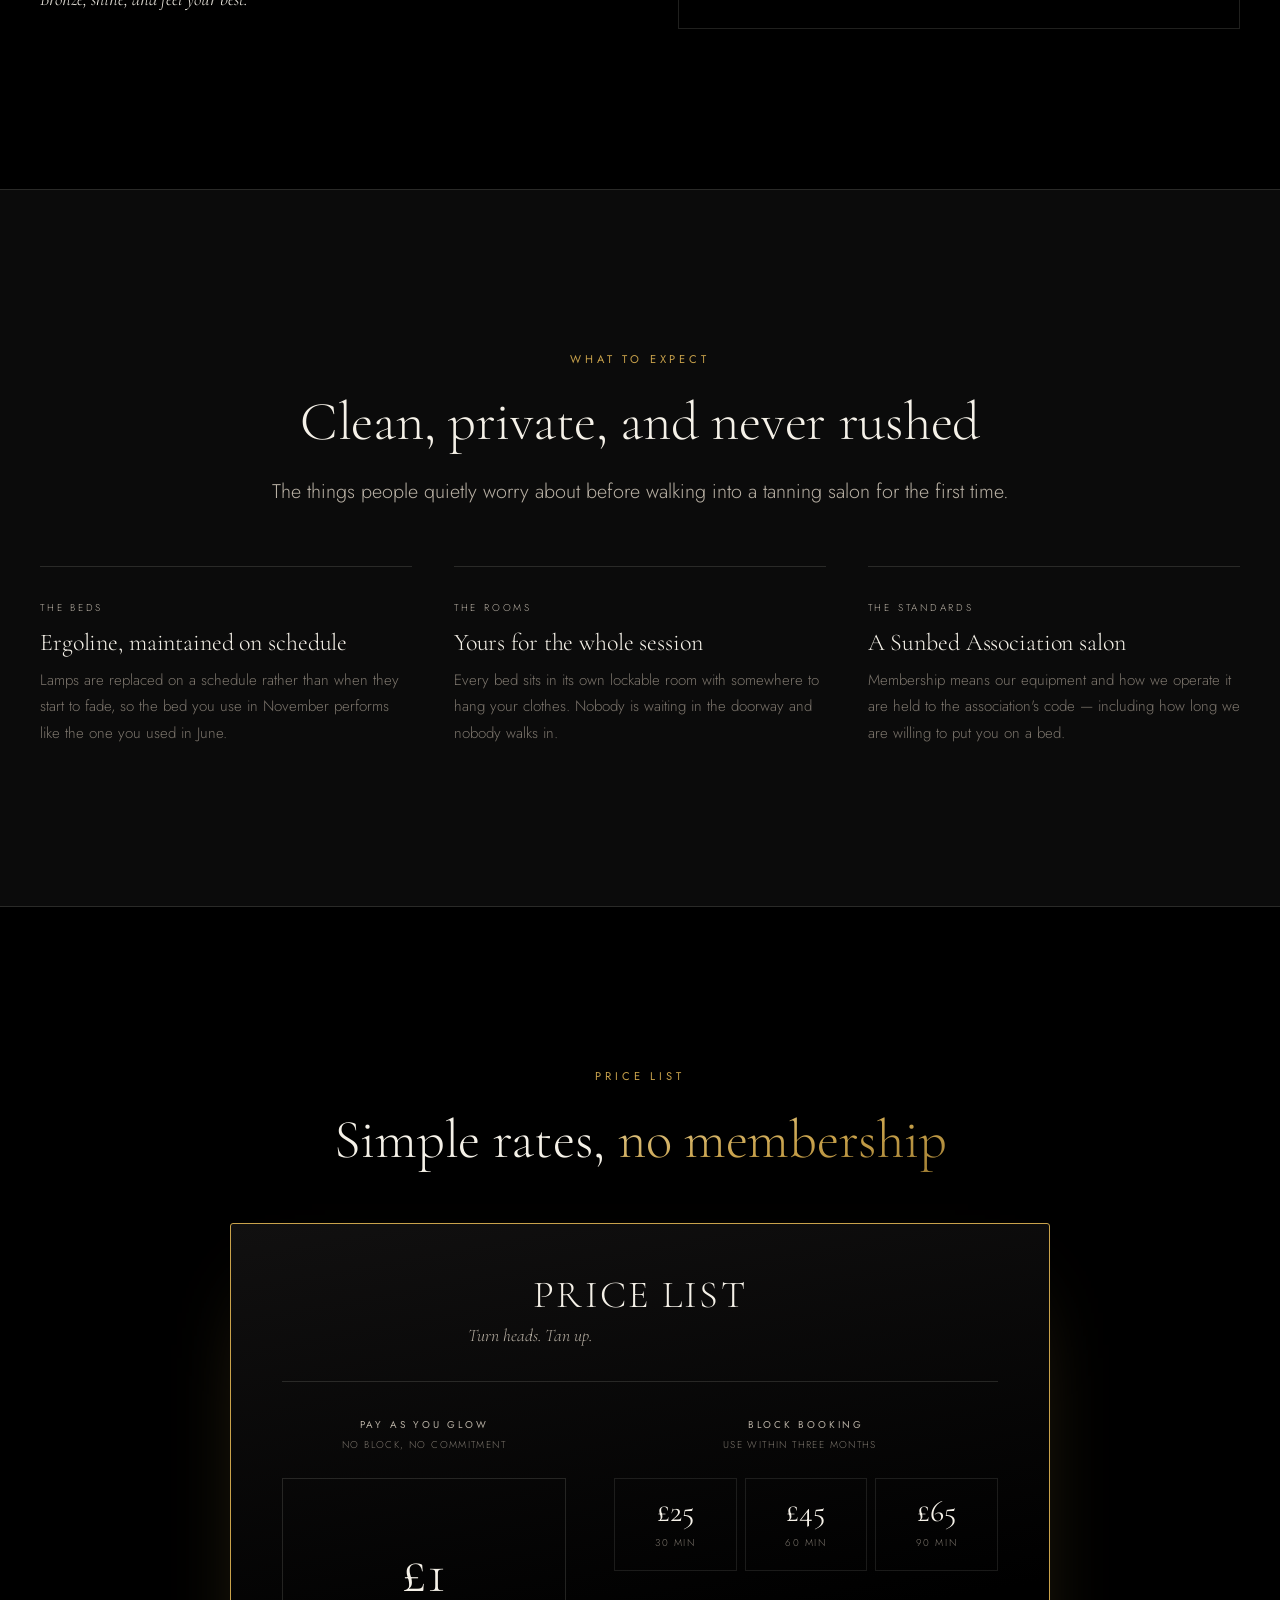
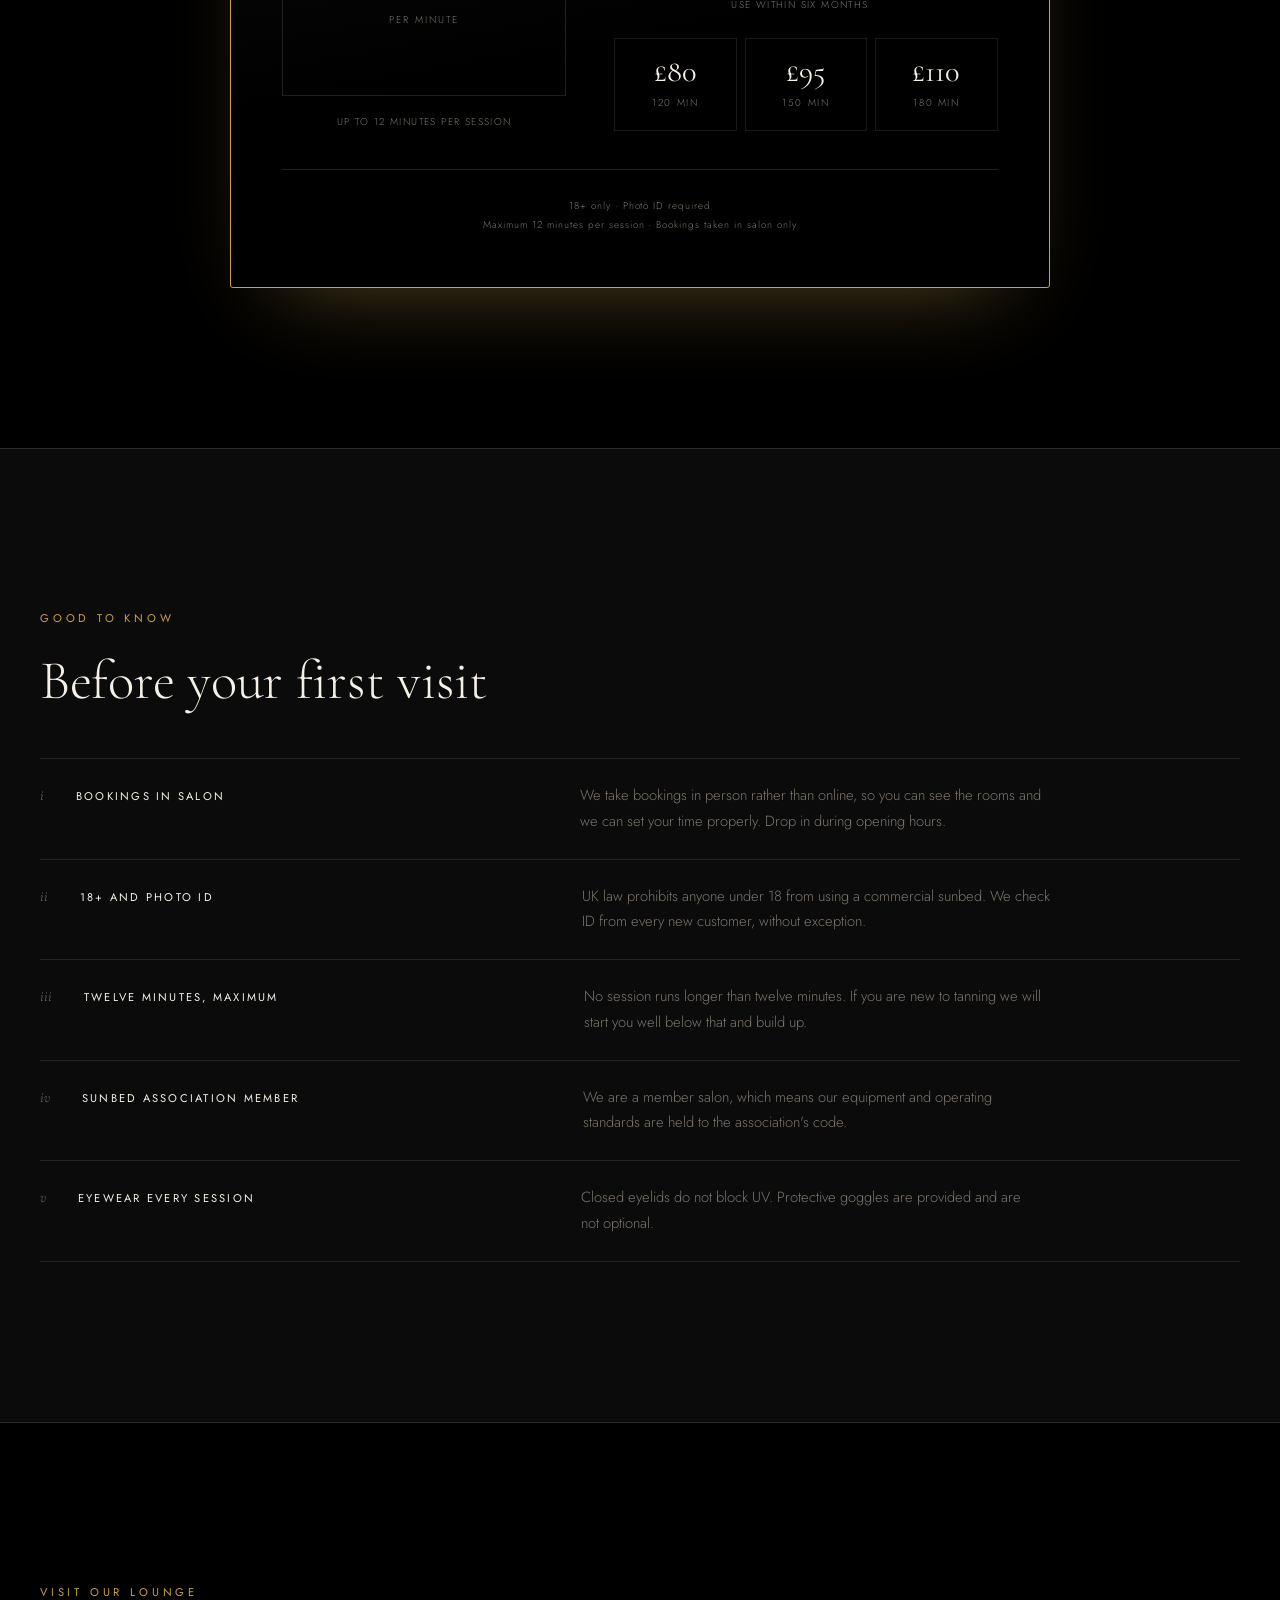
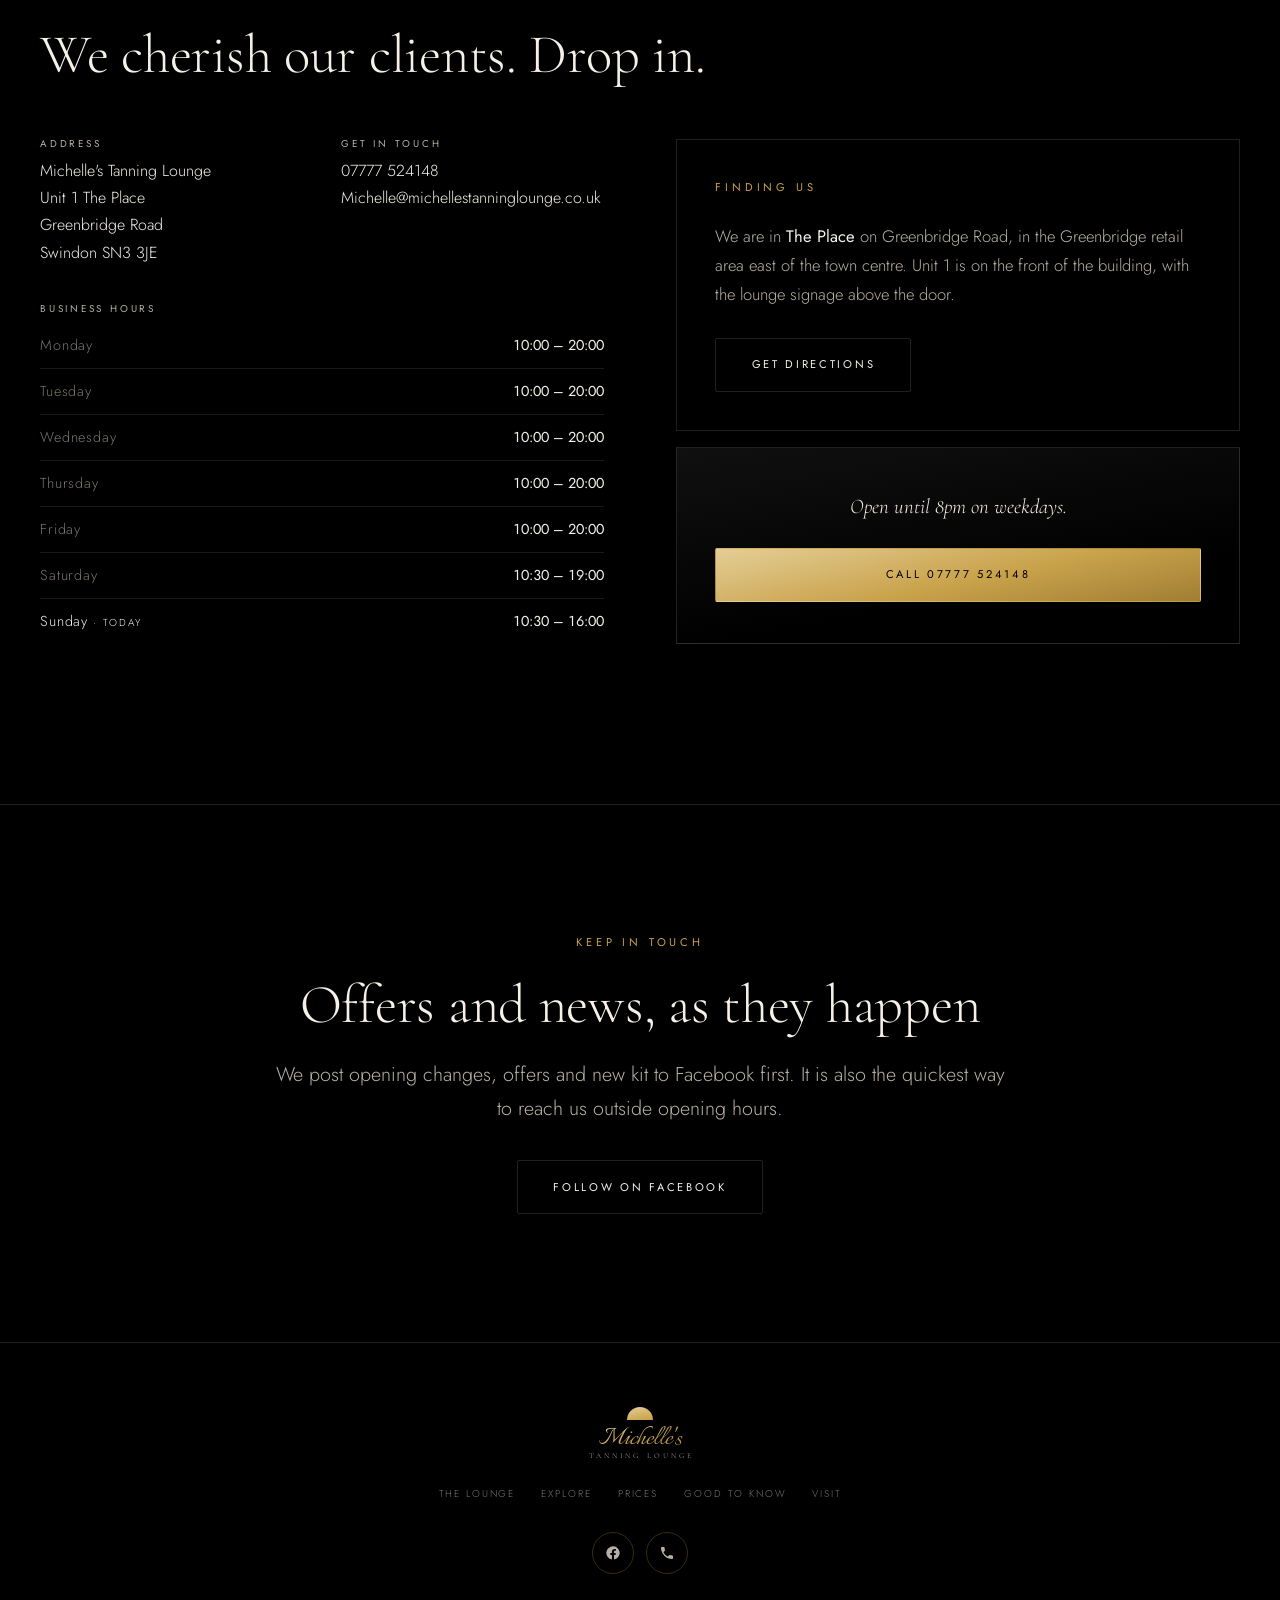
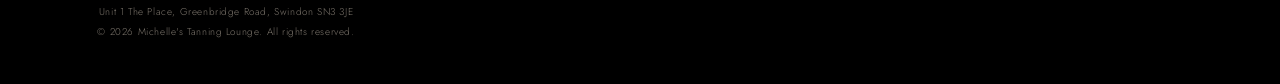
==== commit bb249f46: "Round 3 fixes: mobile Good-to-know grid, gold budget, label scale The worst of it: the "Good to know" ====
--- a/michelles-tanning-salon/index.html
+++ b/michelles-tanning-salon/index.html
@@ -132,7 +132,7 @@
 </section>
 
 <!-- ============ STANDARDS ============ -->
-<section class="sec" id="salon" style="background:var(--panel);border-block:1px solid var(--hair)">
+<section class="sec" id="salon" style="background:var(--panel);border-block:1px solid var(--rule)">
   <div class="wrap">
     <div style="text-align:center;margin-bottom:clamp(2.4rem,5vw,3.6rem)" data-rv>
       <span class="label label--c">What to expect</span>
@@ -210,7 +210,7 @@
 </section>
 
 <!-- ============ GOOD TO KNOW ============ -->
-<section class="sec" id="know" style="background:var(--panel);border-block:1px solid var(--hair)">
+<section class="sec" id="know" style="background:var(--panel);border-block:1px solid var(--rule)">
   <div class="wrap">
     <div style="margin-bottom:clamp(2rem,4vw,3rem)" data-rv>
       <span class="label">Good to know</span>
@@ -281,10 +281,9 @@
           </ul>
         </div>
 
-        <a class="btn" href="tel:07777524148" style="margin-top:2.2rem">Call the lounge</a>
-      </div>
-
-      <div data-rv>
+      </div>
+
+      <div data-rv style="display:flex;flex-direction:column">
         <div class="dir">
           <span class="label">Finding us</span>
           <p>We are in <b style="color:var(--cream);font-weight:400">The Place</b> on Greenbridge Road, in the Greenbridge retail area east of the town centre. Unit 1 is on the front of the building, with the lounge signage above the door.</p>
@@ -301,13 +300,13 @@
 </section>
 
 <!-- ============ FOLLOW ============ -->
-<section class="sec sec--sm join" style="border-top:1px solid var(--hair)">
+<section class="sec sec--sm join" style="border-top:1px solid var(--rule)">
   <div class="narrow">
     <div data-rv>
       <span class="label label--c">Keep in touch</span>
-      <h2>Offers and news, <span class="gold">as they happen</span></h2>
+      <h2>Offers and news, as they happen</h2>
       <p class="lead" style="margin:1.4rem auto 2.2rem;text-align:center">We post opening changes, offers and new kit to Facebook first. It is also the quickest way to reach us outside opening hours.</p>
-      <a class="btn" href="https://www.facebook.com/61573315793887/" target="_blank" rel="noopener">Follow on Facebook</a>
+      <a class="btn btn--line" href="https://www.facebook.com/61573315793887/" target="_blank" rel="noopener">Follow on Facebook</a>
     </div>
   </div>
 </section>
--- a/michelles-tanning-salon/assets/css/style.css
+++ b/michelles-tanning-salon/assets/css/style.css
@@ -8,7 +8,8 @@
   --black:#000000;
   --panel:#0B0B0B;
   --panel-2:#111010;
-  --hair:rgba(201,162,75,.26);
+  --hair:rgba(201,162,75,.26);      /* gold — reserved for the price card */
+  --rule:rgba(245,241,232,.13);     /* neutral — every other border */
   --hair-soft:rgba(245,241,232,.10);
 
   /* metallic gold, sampled from the wordmark */
@@ -26,7 +27,8 @@
   --script:"Italianno","Snell Roundhand",cursive;
 
   /* type scale — display sits >=4x body (bar #4) */
-  --t-label:clamp(.62rem,.6rem + .1vw,.7rem);
+  --t-label:.7rem;    /* the section eyebrow, buttons, nav */
+  --t-micro:.62rem;   /* every other letterspaced meta line */
   --t-body:clamp(.95rem,.92rem + .18vw,1.04rem);
   --t-lead:clamp(1.06rem,1rem + .3vw,1.24rem);
   --t-h3:clamp(1.4rem,1.2rem + .8vw,2rem);
@@ -119,12 +121,12 @@
 html.js .nav:not(.stuck) .mark{opacity:0;pointer-events:none}
 .nav .mark{transition:opacity .6s var(--ease)}
 .nav.stuck{background:rgba(0,0,0,.9);backdrop-filter:blur(14px);
-  -webkit-backdrop-filter:blur(14px);border-bottom-color:var(--hair)}
+  -webkit-backdrop-filter:blur(14px);border-bottom-color:var(--rule)}
 .nav__in{width:min(100% - (var(--pad)*2),1400px);margin-inline:auto;
   display:flex;align-items:center;justify-content:space-between;gap:1rem}
 .nav__links{display:none}
 .nav__links a{
-  font-size:.72rem;letter-spacing:.2em;text-transform:uppercase;color:var(--stone);
+  font-size:var(--t-label);letter-spacing:.2em;text-transform:uppercase;color:var(--stone);
   padding:.4rem 0;position:relative;transition:color .5s var(--ease);
 }
 .nav__links a::after{content:"";position:absolute;left:0;right:0;bottom:0;height:1px;
@@ -135,8 +137,8 @@
 
 .nav__tel{
   display:inline-flex;align-items:center;gap:.5rem;
-  font-size:.72rem;letter-spacing:.16em;color:var(--gold-lt);
-  padding:.5rem .9rem;border:1px solid var(--hair);border-radius:2px;
+  font-size:var(--t-label);letter-spacing:.16em;color:var(--gold-lt);
+  padding:.5rem .9rem;border:1px solid var(--rule);border-radius:2px;
   transition:border-color .5s var(--ease),background .5s var(--ease);
   white-space:nowrap;
 }
@@ -170,14 +172,14 @@
 .btn{
   display:inline-flex;align-items:center;justify-content:center;gap:.6rem;
   min-height:54px;padding:.9rem 2.2rem;
-  font-size:.72rem;letter-spacing:.24em;text-transform:uppercase;font-weight:400;
+  font-size:var(--t-label);letter-spacing:.24em;text-transform:uppercase;font-weight:400;
   color:#000;background:var(--gold-grad);
   border:1px solid transparent;border-radius:2px;
   transition:transform .55s var(--ease),filter .55s var(--ease);
 }
 .btn:hover{transform:translateY(-2px);filter:brightness(1.1)}
 .btn--line{
-  background:none;color:var(--cream);border:1px solid var(--hair);
+  background:none;color:var(--cream);border:1px solid var(--rule);
 }
 .btn--line:hover{border-color:var(--gold);color:var(--gold-lt);filter:none}
 .btn--wide{width:100%}
@@ -212,27 +214,31 @@
   color:var(--cream);margin-bottom:2.6rem;
 }
 .hero__cta{display:flex;flex-wrap:wrap;gap:1.1rem;justify-content:center}
+.hero__cta .btn{flex:1 1 auto;min-width:min(100%,268px)}
+@media (min-width:560px){.hero__cta .btn{flex:0 0 auto;min-width:262px}}
 .hero__foot{
   position:absolute;left:0;right:0;bottom:1.6rem;z-index:2;
   display:flex;justify-content:center;gap:clamp(1rem,4vw,3rem);flex-wrap:wrap;
-  font-size:.6rem;letter-spacing:.24em;text-transform:uppercase;color:var(--dim);
+  font-size:var(--t-micro);letter-spacing:.24em;text-transform:uppercase;color:var(--dim);
   padding-inline:var(--pad);
 }
 
 @keyframes tube{0%,100%{opacity:.4}50%{opacity:.95}}
 
 /* ---------- trust strip ---------- */
-.strip{border-block:1px solid var(--hair);background:var(--panel)}
+.strip{border-block:1px solid var(--rule);background:var(--panel)}
 .strip__in{display:grid;grid-template-columns:repeat(2,1fr);gap:0}
 .strip__i{
+  display:grid;grid-template-rows:auto auto;align-content:start;
   padding:1.15rem .8rem;text-align:center;
-  border-bottom:1px solid var(--hair);border-right:1px solid var(--hair);
+  border-bottom:1px solid var(--rule);border-right:1px solid var(--rule);
 }
 .strip__i:nth-child(2n){border-right:0}
 .strip__i:nth-last-child(-n+2){border-bottom:0}
-.strip__i b{display:flex;align-items:center;justify-content:center;min-height:2.5em;
+.strip__i b{display:flex;align-items:center;justify-content:center;
+  line-height:1.2;min-height:2.4em;
   font-family:var(--serif);font-size:1.02rem;color:var(--cream);font-weight:400;margin-bottom:.15rem}
-.strip__i span{font-size:.62rem;letter-spacing:.22em;text-transform:uppercase;color:var(--dim)}
+.strip__i span{font-size:var(--t-micro);letter-spacing:.22em;text-transform:uppercase;color:var(--dim)}
 
 /* ---------- split ---------- */
 .split{display:grid;gap:clamp(2.4rem,6vw,5rem);align-items:center}
@@ -268,22 +274,24 @@
   padding:clamp(1.6rem,5vw,3.2rem);
   box-shadow:0 40px 90px -50px rgba(201,162,75,.5);
 }
-.price__hd{text-align:center;padding-bottom:1.8rem;border-bottom:1px solid var(--hair)}
+.price__hd{text-align:center;padding-bottom:1.8rem;border-bottom:1px solid var(--rule)}
 .price__hd h3{font-size:clamp(1.6rem,1.2rem + 1.6vw,2.4rem);letter-spacing:.06em;
   text-transform:uppercase;font-weight:300}
 .price__hd .sub{font-family:var(--serif);font-style:italic;color:var(--stone);
   font-size:1.1rem;margin-top:.35rem}
 .price__grid{display:grid;gap:2.4rem;margin-top:2.4rem}
+.price__blk{display:flex;flex-direction:column}
 .price__blk h4{
-  font-family:var(--sans);font-size:.66rem;letter-spacing:.28em;text-transform:uppercase;
-  color:var(--gold);font-weight:400;text-align:center;margin-bottom:.35rem;
-}
-.price__note{font-size:.66rem;letter-spacing:.14em;text-transform:uppercase;
+  font-family:var(--sans);font-size:var(--t-micro);letter-spacing:.28em;text-transform:uppercase;
+  color:var(--stone);font-weight:400;text-align:center;margin-bottom:.35rem;
+}
+.price__note{font-size:var(--t-micro);letter-spacing:.14em;text-transform:uppercase;
   color:var(--dim);text-align:center;margin-bottom:1.5rem}
-.payg{text-align:center;padding:1.6rem 1rem;border:1px solid var(--hair)}
+.payg{text-align:center;padding:1.6rem 1rem;border:1px solid var(--rule);
+  flex:1;display:flex;flex-direction:column;justify-content:center}
 .payg b{display:block;font-family:var(--serif);font-size:clamp(2.6rem,9vw,3.6rem);
   color:var(--cream);line-height:1;font-weight:300}
-.payg span{display:block;font-size:.64rem;letter-spacing:.2em;text-transform:uppercase;
+.payg span{display:block;font-size:var(--t-micro);letter-spacing:.2em;text-transform:uppercase;
   color:var(--dim);margin-top:.5rem}
 .tiers{display:grid;grid-template-columns:repeat(3,1fr);gap:.5rem}
 .tier{text-align:center;padding:1.15rem .4rem;border:1px solid var(--hair-soft);
@@ -291,25 +299,28 @@
 .tier:hover{border-color:var(--hair);background:rgba(201,162,75,.05)}
 .tier b{display:block;font-family:var(--serif);font-size:1.9rem;color:var(--cream);
   line-height:1;font-weight:400}
-.tier span{display:block;font-size:.58rem;letter-spacing:.16em;text-transform:uppercase;
+.tier span{display:block;font-size:var(--t-micro);letter-spacing:.16em;text-transform:uppercase;
   color:var(--dim);margin-top:.4rem}
-.price__ft{margin-top:2.4rem;padding-top:1.6rem;border-top:1px solid var(--hair);
-  text-align:center;font-size:.68rem;letter-spacing:.1em;color:var(--dim);line-height:2}
+.price__ft{margin-top:2.4rem;padding-top:1.6rem;border-top:1px solid var(--rule);
+  text-align:center;font-size:var(--t-micro);letter-spacing:.1em;color:var(--dim);line-height:2}
 
 /* ---------- know list ---------- */
 .know{display:grid;gap:0;border-top:1px solid var(--hair-soft)}
-.know li{display:grid;grid-template-columns:auto 1fr;gap:1.2rem;align-items:baseline;
+.know li{display:grid;grid-template-columns:auto minmax(0,1fr);gap:.45rem 1.1rem;
   padding:1.5rem 0;border-bottom:1px solid var(--hair-soft)}
+.know .n{grid-column:1;grid-row:1/span 2}
+.know h4{grid-column:2;grid-row:1}
+.know p{grid-column:2;grid-row:2}
 .know .n{font-family:var(--serif);font-size:.9rem;color:var(--dim);font-style:italic}
-.know h4{font-family:var(--sans);font-size:.78rem;letter-spacing:.2em;text-transform:uppercase;
+.know h4{font-family:var(--sans);font-size:var(--t-label);letter-spacing:.2em;text-transform:uppercase;
   color:var(--cream);font-weight:400;margin-bottom:.35rem}
 .know p{font-size:.92rem;color:var(--dim);max-width:52ch}
 
 /* ---------- visit ---------- */
-.visit{display:grid;gap:clamp(2.4rem,6vw,4.5rem)}
+.visit{display:grid;gap:clamp(2.4rem,6vw,4.5rem);align-items:stretch}
 .det{display:grid;gap:1.6rem}
-.det__i h4{font-family:var(--sans);font-size:.62rem;letter-spacing:.28em;
-  text-transform:uppercase;color:var(--gold);font-weight:400;margin-bottom:.5rem}
+.det__i h4{font-family:var(--sans);font-size:var(--t-micro);letter-spacing:.28em;
+  text-transform:uppercase;color:var(--stone);font-weight:400;margin-bottom:.5rem}
 .det__i p,.det__i a{color:var(--cream);font-size:1rem;line-height:1.7}
 .det__i a:hover{color:var(--gold-lt)}
 .hrs{display:grid;gap:0}
@@ -318,33 +329,18 @@
 .hrs li:last-child{border-bottom:0}
 .hrs span{color:var(--dim);letter-spacing:.06em}
 .hrs b{color:var(--cream);font-weight:400;font-variant-numeric:tabular-nums}
-.hrs li.today span,.hrs li.today b{color:var(--gold-lt)}
+.hrs li.today span,.hrs li.today b{color:var(--cream)}
 .hrs li.today span::after{content:" · today";font-size:.7em;letter-spacing:.2em;text-transform:uppercase}
 
-.map{aspect-ratio:4/3;border:1px solid var(--hair);background:
-  linear-gradient(rgba(0,0,0,.55),rgba(0,0,0,.55)),
-  repeating-linear-gradient(0deg,#121110 0 1px,transparent 1px 40px),
-  repeating-linear-gradient(90deg,#121110 0 1px,transparent 1px 40px),#0B0B0B;
-  display:grid;place-items:center;text-align:center;padding:1.5rem}
-.map .pin{width:13px;height:13px;border-radius:50% 50% 50% 0;transform:rotate(-45deg);
-  background:var(--gold-grad);margin:0 auto .9rem}
 
 /* ---------- newsletter ---------- */
 .join{text-align:center}
-.join form{display:grid;gap:.6rem;margin-top:2rem;max-width:460px;margin-inline:auto}
-.join input{
-  width:100%;padding:1rem 1.2rem;min-height:54px;background:transparent;
-  border:1px solid var(--hair);border-radius:2px;color:var(--cream);
-  transition:border-color .5s var(--ease)}
-.join input::placeholder{color:var(--dim)}
-.join input:focus{outline:none;border-color:var(--gold)}
-.join .msg{font-size:.78rem;color:var(--gold-lt);min-height:1.4em}
 
 /* ---------- footer ---------- */
-.ft{border-top:1px solid var(--hair);padding-block:clamp(2.6rem,6vw,4rem) 2.6rem;text-align:center}
+.ft{border-top:1px solid var(--rule);padding-block:clamp(2.6rem,6vw,4rem) 2.6rem;text-align:center}
 .ft__mark{margin-bottom:1.6rem}
 .ft__nav{display:flex;flex-wrap:wrap;justify-content:center;gap:1.6rem;margin-bottom:1.8rem}
-.ft__nav a{font-size:.66rem;letter-spacing:.2em;text-transform:uppercase;color:var(--dim);
+.ft__nav a{font-size:var(--t-micro);letter-spacing:.2em;text-transform:uppercase;color:var(--dim);
   transition:color .55s var(--ease)}
 .ft__nav a:hover{color:var(--gold)}
 .ft__soc{display:flex;justify-content:center;gap:.8rem;margin-bottom:1.8rem}
@@ -353,7 +349,7 @@
 .ft__soc a:hover{border-color:var(--gold);transform:translateY(-2px)}
 .ft__soc svg{width:16px;height:16px;fill:var(--stone)}
 .ft__soc a:hover svg{fill:var(--gold)}
-.ft__fine{font-size:.68rem;color:var(--dim);letter-spacing:.06em;line-height:2;text-align:center}
+.ft__fine{font-size:var(--t-micro);color:var(--dim);letter-spacing:.06em;line-height:2;text-align:center}
 
 /* ---------- reveal (bar #6: >=500ms, fade + rise only) ---------- */
 /* every hide/show pair carries the same html.js prefix, so .in always
@@ -374,7 +370,7 @@
 @media (min-width:620px){
   .strip__in{grid-template-columns:repeat(4,1fr)}
   .strip__i{border-bottom:0;padding:1.5rem 1rem}
-  .strip__i:nth-child(2n){border-right:1px solid var(--hair)}
+  .strip__i:nth-child(2n){border-right:1px solid var(--rule)}
   .strip__i:last-child{border-right:0}
   .strip__i b{font-size:1.14rem}
   .det{grid-template-columns:repeat(2,1fr);gap:2.4rem}
@@ -389,10 +385,12 @@
   .split{grid-template-columns:1fr 1fr}
   .split--flip .split__art{order:2}
   .gal{grid-template-columns:repeat(4,1fr)}
-  .price__grid{grid-template-columns:.85fr 1.15fr;gap:3rem;align-items:center}
+  .price__grid{grid-template-columns:.85fr 1.15fr;gap:3rem;align-items:stretch}
   .visit{grid-template-columns:1fr 1fr}
-  .know li{grid-template-columns:auto 1fr 1.4fr;gap:2rem}
-  .know h4{margin-bottom:0}
+  .know li{grid-template-columns:auto minmax(0,1fr) 1.4fr;gap:2rem;align-items:baseline}
+  .know .n{grid-row:1}
+  .know h4{grid-column:2;grid-row:1;margin-bottom:0}
+  .know p{grid-column:3;grid-row:1}
 }
 
 @media (prefers-reduced-motion:reduce){
@@ -404,9 +402,9 @@
 
 
 /* ---------- 26. spec panel (replaces the hero-side photo slot) ---------- */
-.spec{border:1px solid var(--hair);padding:clamp(1.5rem,4vw,2.4rem)}
-.spec h3{font-family:var(--sans);font-size:.72rem;letter-spacing:.28em;text-transform:uppercase;
-  color:var(--gold);font-weight:400;margin-bottom:1.6rem}
+.spec{border:1px solid var(--rule);padding:clamp(1.5rem,4vw,2.4rem)}
+.spec h3{font-family:var(--sans);font-size:var(--t-label);letter-spacing:.28em;text-transform:uppercase;
+  color:var(--stone);font-weight:400;margin-bottom:1.6rem}
 .spec ul{display:grid;gap:0}
 .spec li{display:grid;gap:.2rem;padding:1rem 0;border-top:1px solid var(--hair-soft)}
 .spec li:first-child{border-top:0;padding-top:0}
@@ -417,21 +415,22 @@
 /* ---------- 27. standards trio ---------- */
 .trio{display:grid;gap:0}
 .trio article{padding:2rem 0;border-top:1px solid var(--hair-soft)}
-.trio__n{display:block;font-size:.62rem;letter-spacing:.28em;text-transform:uppercase;
-  color:var(--gold);margin-bottom:.9rem}
+.trio__n{display:block;font-size:var(--t-micro);letter-spacing:.28em;text-transform:uppercase;
+  color:var(--stone);margin-bottom:.9rem}
 .trio h3{font-size:1.5rem;margin-bottom:.7rem}
 .trio p{color:var(--dim);font-size:.94rem}
 
 /* ---------- 28. directions + closing call ---------- */
-.dir{border:1px solid var(--hair);padding:clamp(1.5rem,4vw,2.4rem)}
+.dir{border:1px solid var(--rule);padding:clamp(1.5rem,4vw,2.4rem)}
 .dir p{color:var(--stone);margin-bottom:1.8rem}
-.closing{margin-top:1rem;padding:clamp(1.5rem,4vw,2.4rem);
-  border:1px solid var(--hair);text-align:center;
+.closing{margin-top:1rem;flex:1;display:flex;flex-direction:column;justify-content:center;
+  padding:clamp(1.5rem,4vw,2.4rem);
+  border:1px solid var(--rule);text-align:center;
   background:linear-gradient(170deg,#111010,#000 70%)}
 .closing__q{font-family:var(--serif);font-style:italic;font-size:1.3rem;color:var(--cream);
   margin:0 auto 1.4rem}
 
 @media (min-width:900px){
   .trio{grid-template-columns:repeat(3,1fr);gap:2.6rem}
-  .trio article{border-top:1px solid var(--hair);padding:2rem 0 0}
-}
+  .trio article{border-top:1px solid var(--rule);padding:2rem 0 0}
+}
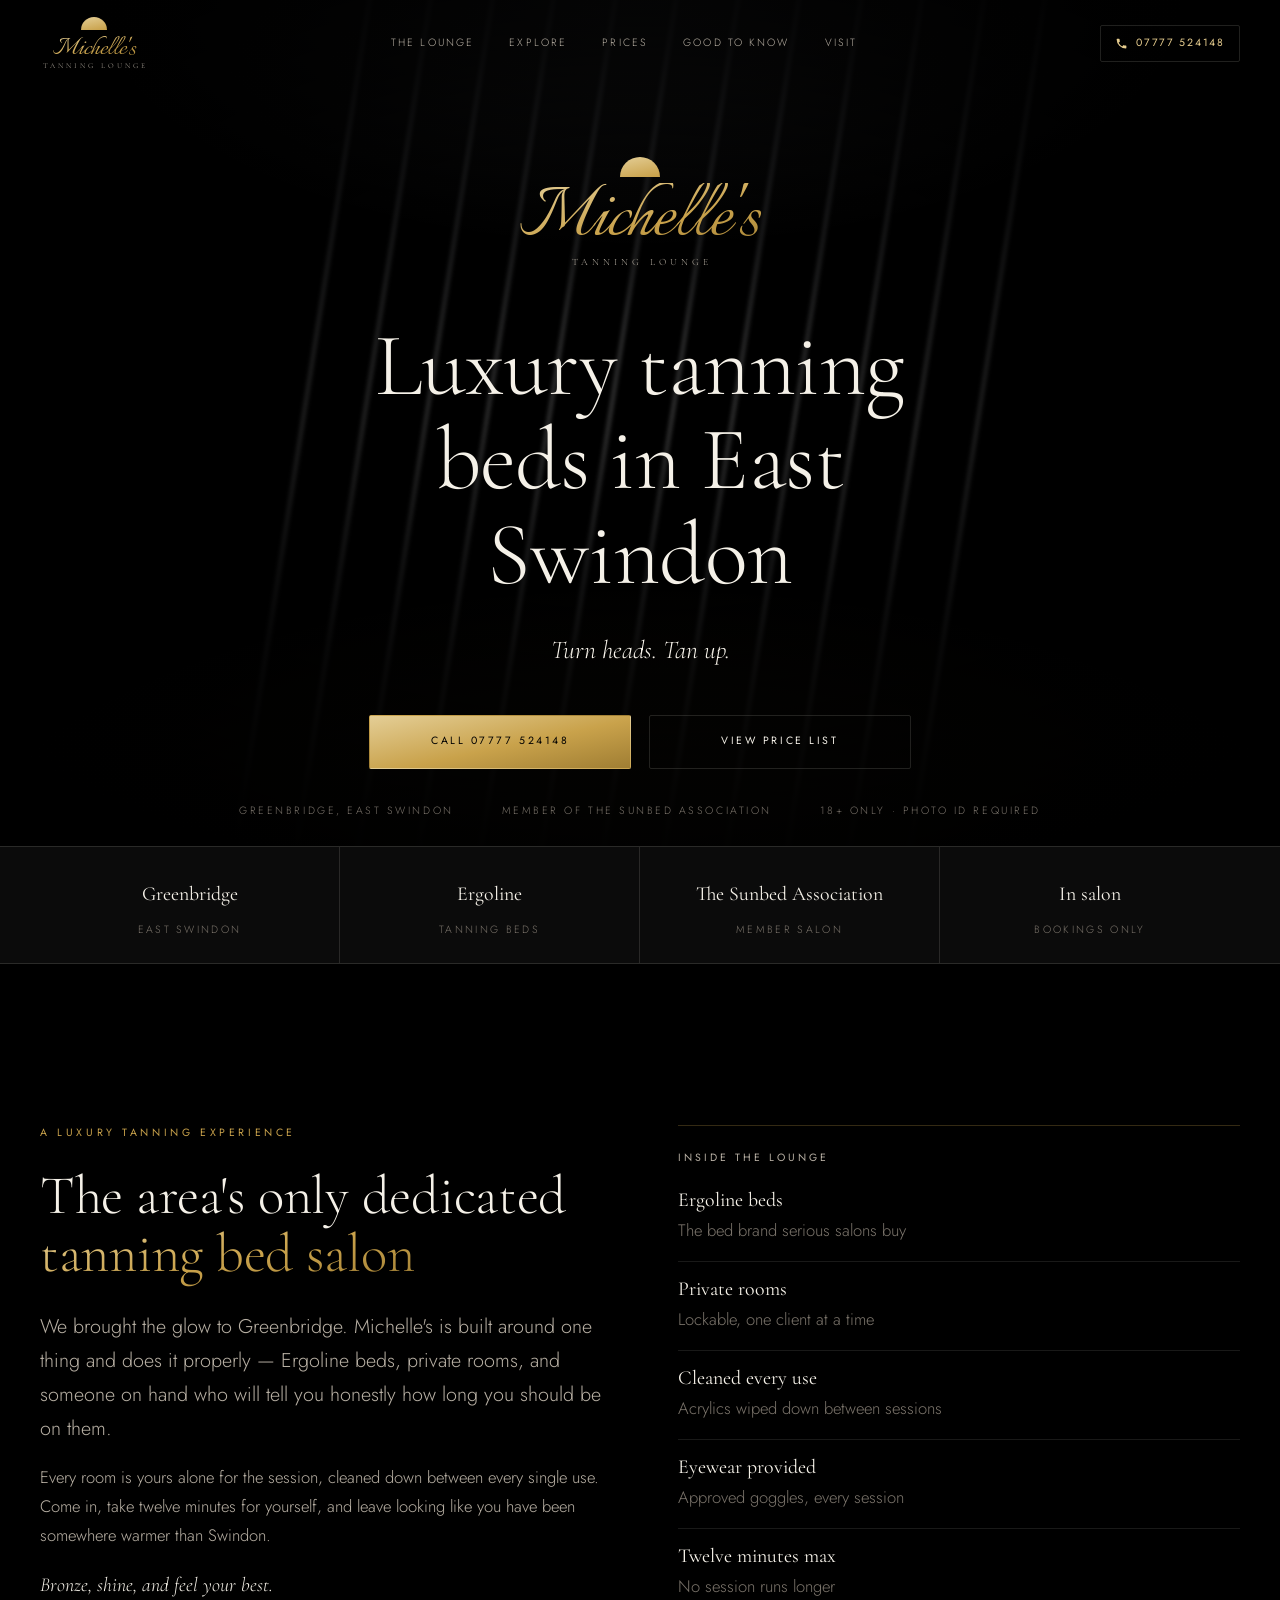
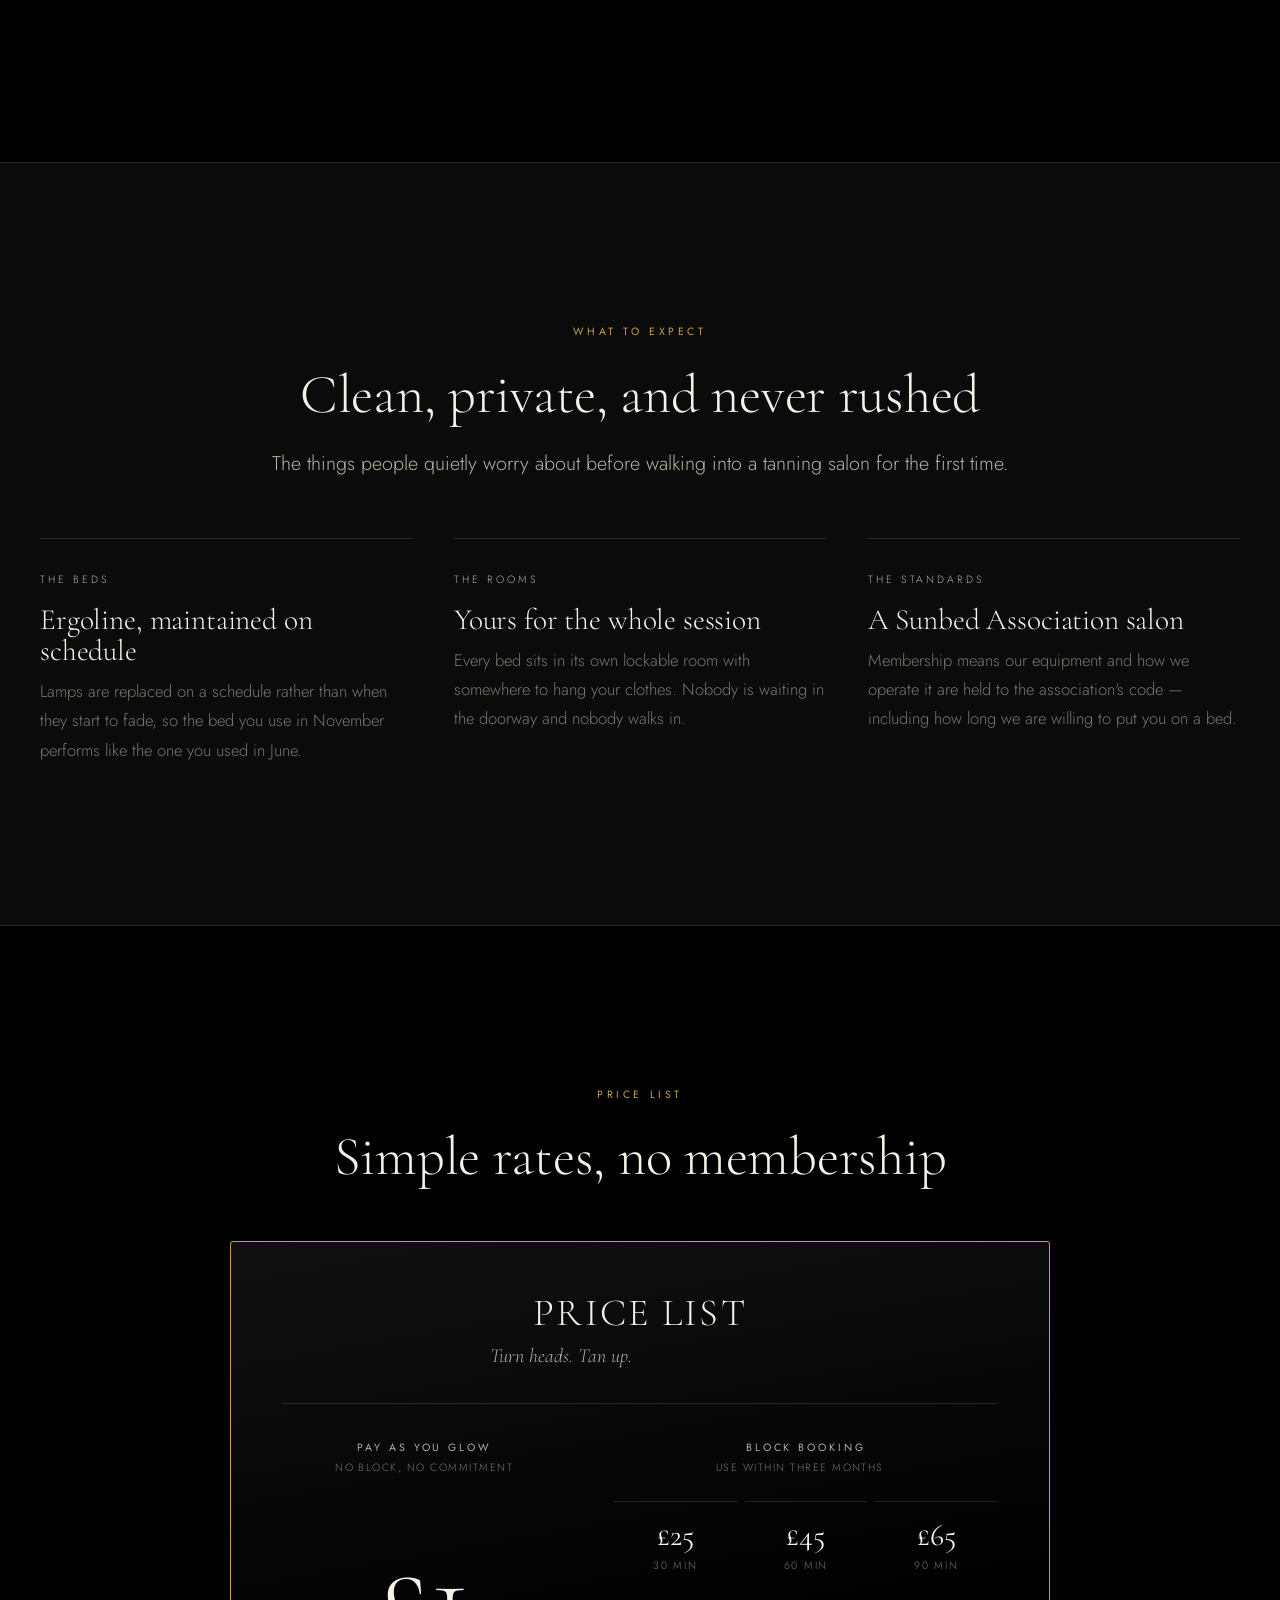
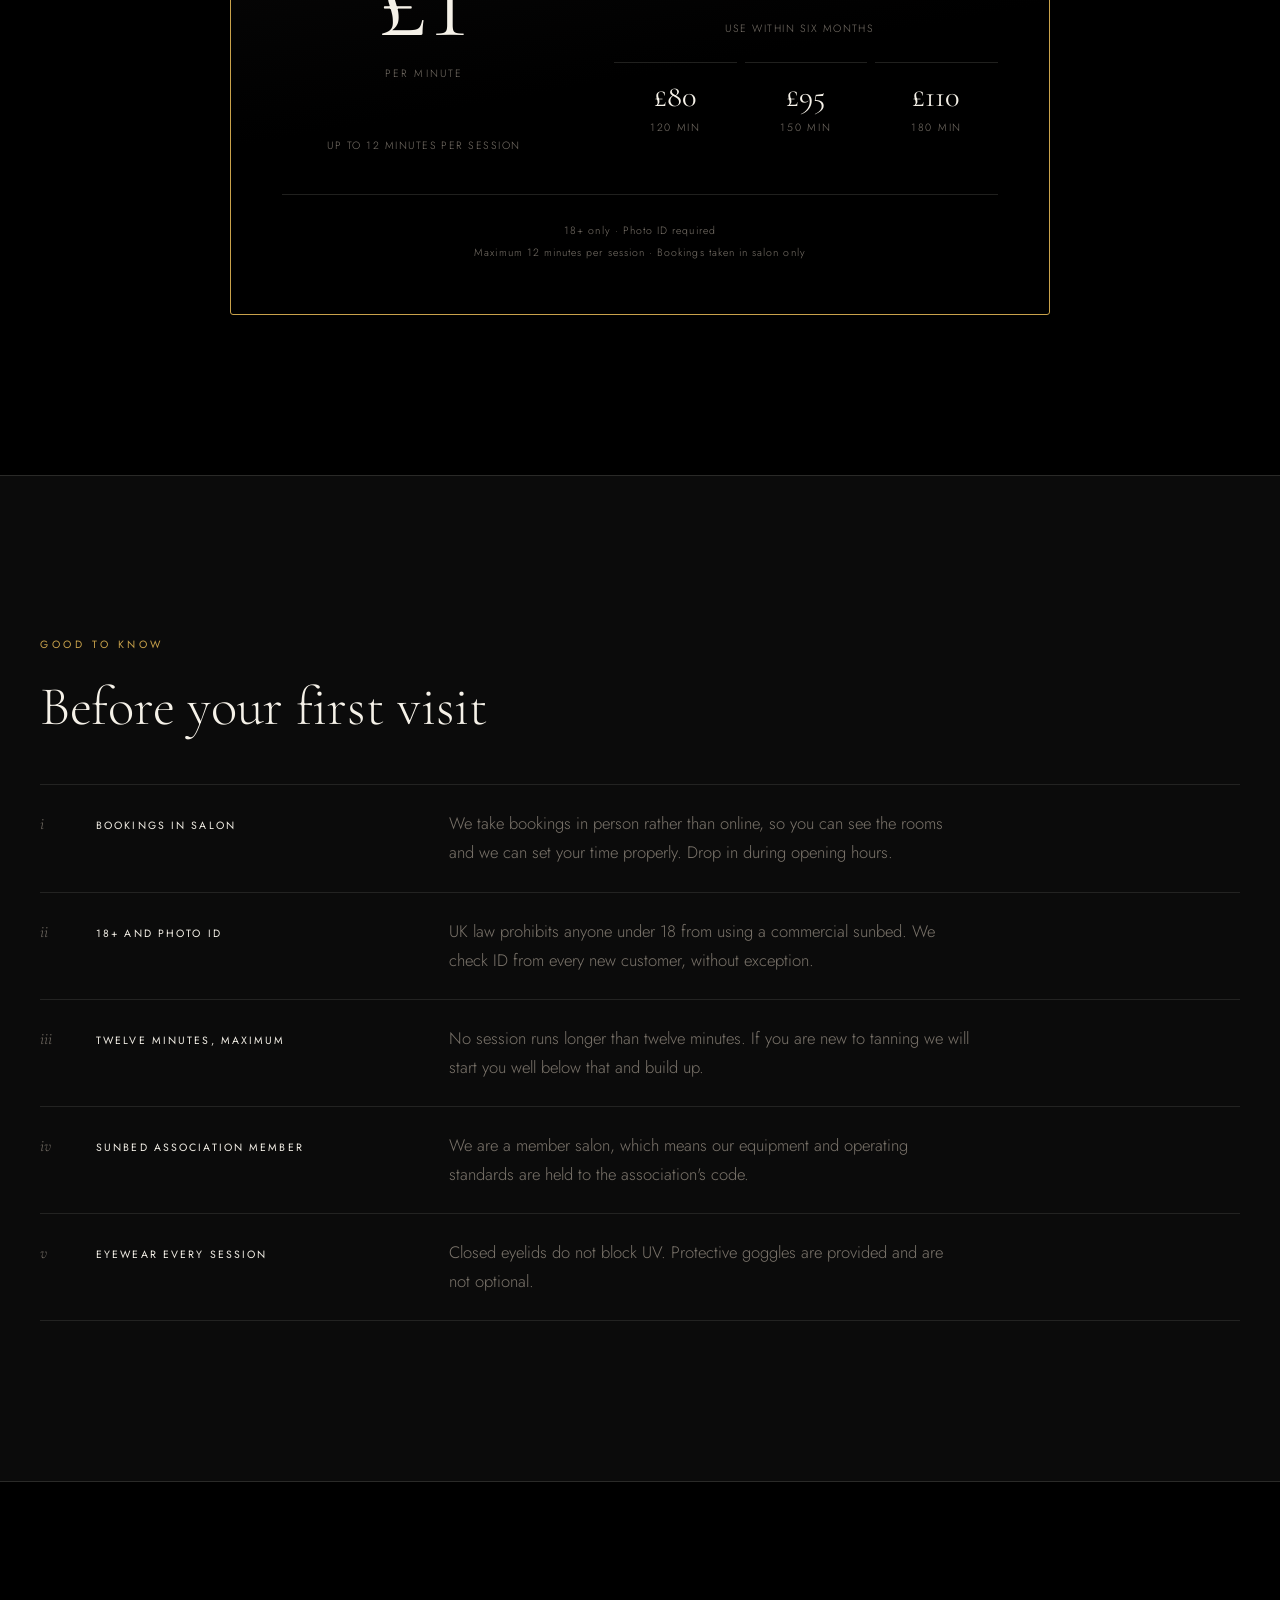
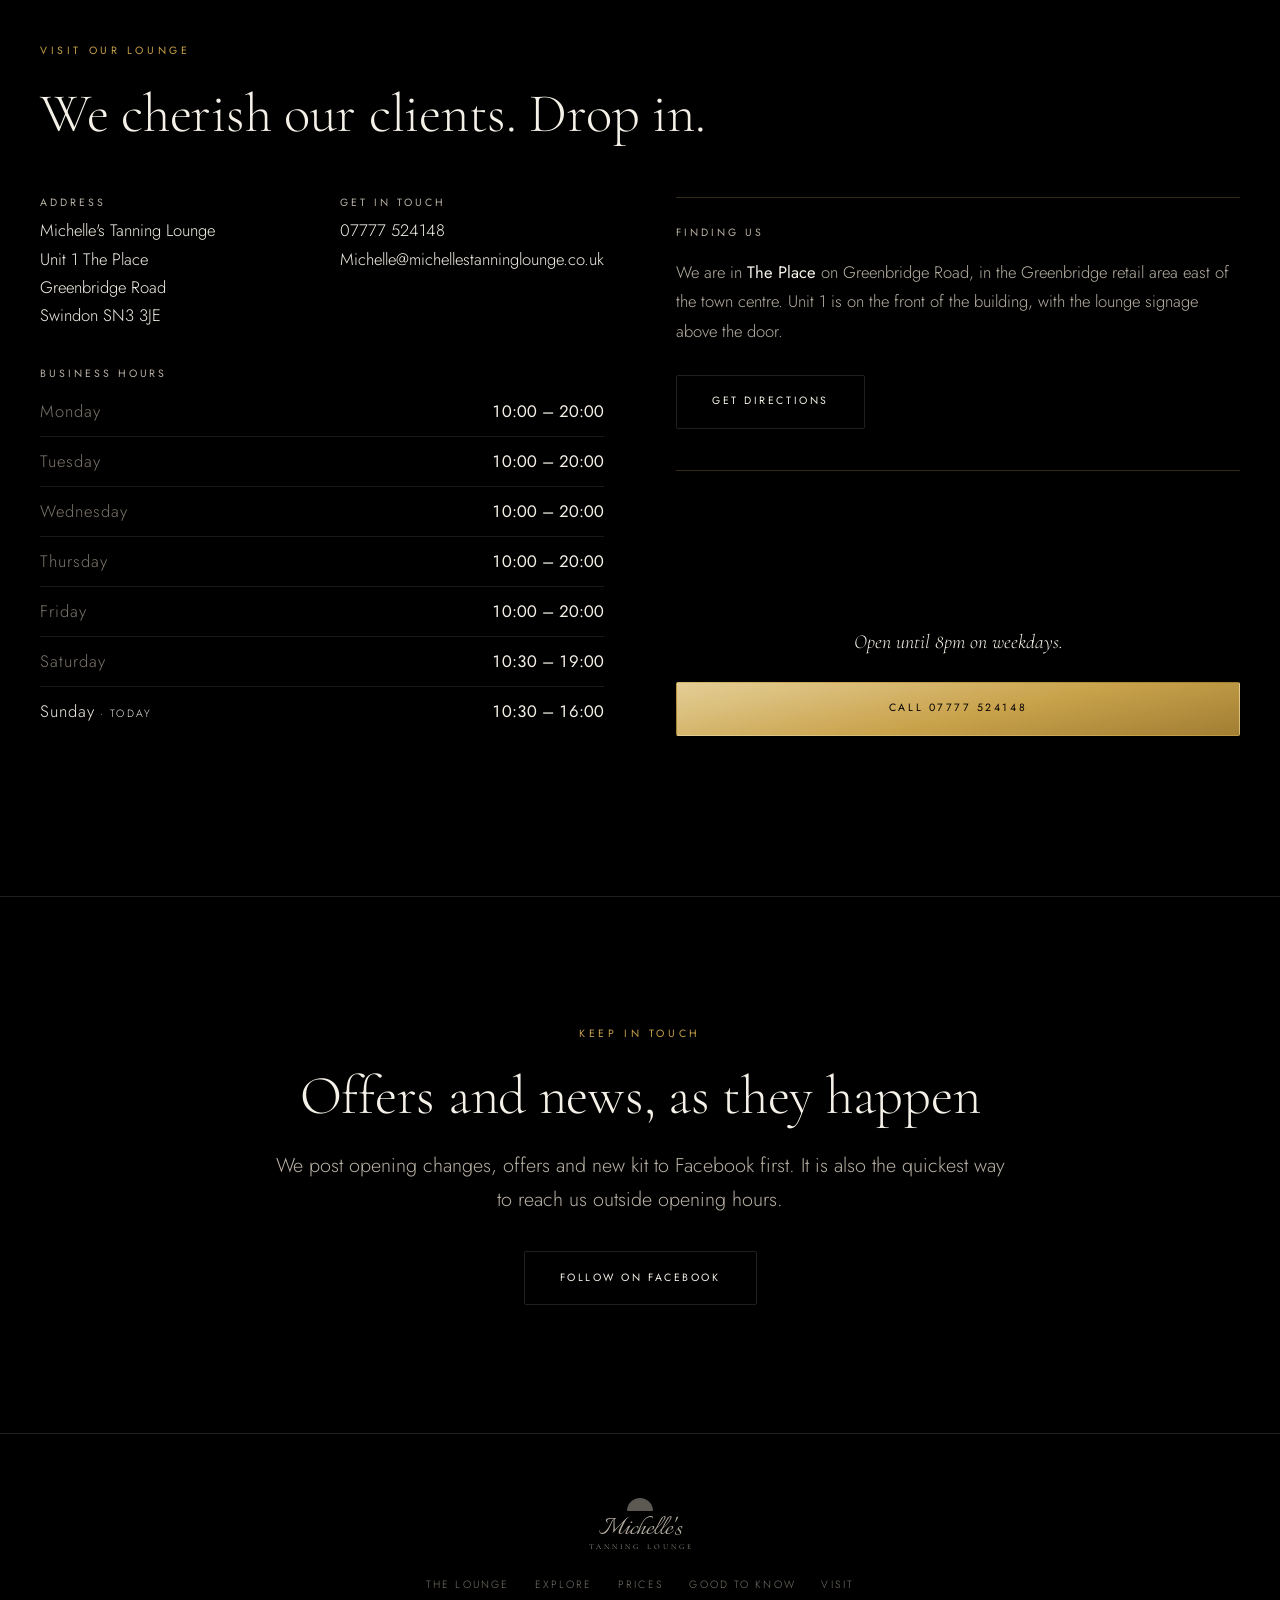
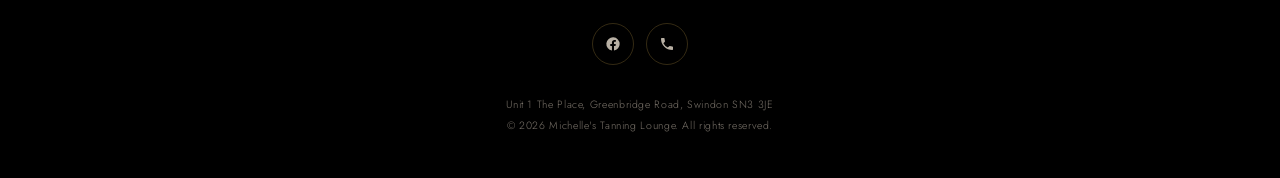
==== commit cfd197e7: "Round 4: stop separating with boxes; restore the lost gallery The craft review's diagnosis was right" ====
--- a/michelles-tanning-salon/index.html
+++ b/michelles-tanning-salon/index.html
@@ -113,11 +113,11 @@
         <h2>The area's only dedicated <span class="gold">tanning bed salon</span></h2>
         <p class="lead" style="margin-top:1.6rem">We brought the glow to Greenbridge. Michelle's is built around one thing and does it properly &mdash; Ergoline beds, private rooms, and someone on hand who will tell you honestly how long you should be on them.</p>
         <p>Every room is yours alone for the session, cleaned down between every single use. Come in, take twelve minutes for yourself, and leave looking like you have been somewhere warmer than Swindon.</p>
-        <p style="color:var(--cream);font-family:var(--serif);font-style:italic;font-size:1.15rem;margin-top:1.4rem">Bronze, shine, and feel your best.</p>
+        <p class="pull">Bronze, shine, and feel your best.</p>
       </div>
       <div class="split__art" data-rv>
         <div class="spec">
-          <h3>Inside the lounge</h3>
+          <h3 class="sublabel">Inside the lounge</h3>
           <ul>
             <li><b>Ergoline beds</b><span>The bed brand serious salons buy</span></li>
             <li><b>Private rooms</b><span>Lockable, one client at a time</span></li>
@@ -159,12 +159,42 @@
   </div>
 </section>
 
+<!-- ============================================================
+     PHOTO GALLERY — ready to switch on.
+
+     Not shipped because the salon's photos could not be downloaded
+     (michellestanninglounge.co.uk is blocked by this environment's
+     network policy), and a gallery of empty boxes makes a real
+     business look abandoned. Save the images into assets/img/ under
+     these names, delete this comment wrapper, and it slots in here.
+     The .gal and .slot styles are already in the stylesheet.
+
+<section class="sec sec--sm" style="background:var(--panel);border-block:1px solid var(--rule)">
+  <div class="wrap">
+    <div style="text-align:center;margin-bottom:2.6rem">
+      <span class="label label--c">Explore the salon</span>
+      <h2>Have a look around before you come in</h2>
+    </div>
+    <div class="gal">
+      <img class="slot" src="assets/img/shopfront.jpg" alt="Michelle's Tanning Lounge shopfront on Greenbridge Road">
+      <img class="slot" src="assets/img/signage.jpg" alt="The lounge signage above the door of Unit 1">
+      <img class="slot" src="assets/img/booth.jpg" alt="A branded tanning booth entrance">
+      <img class="slot" src="assets/img/bed-lit.jpg" alt="An Ergoline tanning bed with the lamps lit">
+      <img class="slot" src="assets/img/room.jpg" alt="Inside one of the private tanning rooms">
+      <img class="slot" src="assets/img/seating.jpg" alt="The lounge seating area">
+      <img class="slot" src="assets/img/reception.jpg" alt="The reception desk">
+      <img class="slot" src="assets/img/controls.jpg" alt="The control panel on one of the beds">
+    </div>
+  </div>
+</section>
+     ============================================================ -->
+
 <!-- ============ PRICES ============ -->
 <section class="sec" id="prices">
   <div class="narrow">
     <div style="text-align:center;margin-bottom:clamp(2.4rem,5vw,3.4rem)" data-rv>
       <span class="label label--c">Price list</span>
-      <h2>Simple rates, <span class="gold">no membership</span></h2>
+      <h2>Simple rates, no membership</h2>
     </div>
 
     <div class="price" data-rv>
@@ -285,7 +315,7 @@
 
       <div data-rv style="display:flex;flex-direction:column">
         <div class="dir">
-          <span class="label">Finding us</span>
+          <span class="sublabel">Finding us</span>
           <p>We are in <b style="color:var(--cream);font-weight:400">The Place</b> on Greenbridge Road, in the Greenbridge retail area east of the town centre. Unit 1 is on the front of the building, with the lounge signage above the door.</p>
           <a class="btn btn--line" href="https://www.google.com/maps/dir/?api=1&amp;destination=Michelle%27s+Tanning+Lounge%2C+Unit+1+The+Place%2C+Greenbridge+Road%2C+Swindon+SN3+3JE" target="_blank" rel="noopener">Get directions</a>
         </div>
@@ -315,7 +345,7 @@
 
 <footer class="ft">
   <div class="wrap">
-    <span class="mark mark--sm ft__mark">
+    <span class="mark mark--sm mark--quiet ft__mark">
       <span class="mark__sun" aria-hidden="true"><i></i></span>
       <span class="mark__name">Michelle's</span>
       <span class="mark__sub">Tanning Lounge</span>
--- a/michelles-tanning-salon/assets/css/style.css
+++ b/michelles-tanning-salon/assets/css/style.css
@@ -27,8 +27,7 @@
   --script:"Italianno","Snell Roundhand",cursive;
 
   /* type scale — display sits >=4x body (bar #4) */
-  --t-label:.7rem;    /* the section eyebrow, buttons, nav */
-  --t-micro:.62rem;   /* every other letterspaced meta line */
+  --t-label:.66rem;   /* THE letterspaced label size — the only one outside the lockup */
   --t-body:clamp(.95rem,.92rem + .18vw,1.04rem);
   --t-lead:clamp(1.06rem,1rem + .3vw,1.24rem);
   --t-h3:clamp(1.4rem,1.2rem + .8vw,2rem);
@@ -83,14 +82,16 @@
   margin-bottom:1.5rem;
 }
 .label--c{text-align:center}
+.sublabel{
+  display:block;font-family:var(--sans);font-size:var(--t-label);font-weight:400;
+  letter-spacing:.28em;text-transform:uppercase;color:var(--stone);margin-bottom:1.5rem;
+}
 
 .gold{
   background:var(--gold-grad);
   -webkit-background-clip:text;background-clip:text;
   -webkit-text-fill-color:transparent;color:transparent;
 }
-.hair{height:1px;background:var(--hair);border:0;margin:0}
-.hair--fade{background:linear-gradient(90deg,transparent,var(--hair) 18%,var(--hair) 82%,transparent)}
 
 /* ---------- wordmark ---------- */
 .mark{display:flex;flex-direction:column;align-items:center;line-height:1;gap:.1rem}
@@ -106,6 +107,8 @@
   text-transform:uppercase;color:var(--stone);padding-left:.42em}
 .mark--sm .mark__name{font-size:1.85rem}
 .mark--sm .mark__sub{font-size:.46rem}
+.mark--quiet .mark__name{background:none;-webkit-text-fill-color:var(--stone);color:var(--stone)}
+.mark--quiet .mark__sun i{background:var(--stone);opacity:.5}
 .mark--lg .mark__name{font-size:clamp(3.4rem,9vw,5.4rem)}
 .mark--lg .mark__sub{font-size:.6rem}
 .mark--lg .mark__sun{width:40px;height:20px}
@@ -164,7 +167,7 @@
 .sheet.open{opacity:1;visibility:visible}
 .sheet a.sheet__l{
   display:block;padding:1.1rem 0;border-bottom:1px solid var(--hair-soft);
-  font-family:var(--serif);font-size:1.9rem;color:var(--cream);
+  font-family:var(--serif);font-size:var(--t-h3);color:var(--cream);
 }
 .sheet__foot{margin-top:auto;padding-top:2rem;display:grid;gap:1.4rem;text-align:center}
 
@@ -219,7 +222,7 @@
 .hero__foot{
   position:absolute;left:0;right:0;bottom:1.6rem;z-index:2;
   display:flex;justify-content:center;gap:clamp(1rem,4vw,3rem);flex-wrap:wrap;
-  font-size:var(--t-micro);letter-spacing:.24em;text-transform:uppercase;color:var(--dim);
+  font-size:var(--t-label);letter-spacing:.24em;text-transform:uppercase;color:var(--dim);
   padding-inline:var(--pad);
 }
 
@@ -227,6 +230,7 @@
 
 /* ---------- trust strip ---------- */
 .strip{border-block:1px solid var(--rule);background:var(--panel)}
+.strip .wrap{width:100%;padding-inline:var(--pad)}
 .strip__in{display:grid;grid-template-columns:repeat(2,1fr);gap:0}
 .strip__i{
   display:grid;grid-template-rows:auto auto;align-content:start;
@@ -237,30 +241,20 @@
 .strip__i:nth-last-child(-n+2){border-bottom:0}
 .strip__i b{display:flex;align-items:center;justify-content:center;
   line-height:1.2;min-height:2.4em;
-  font-family:var(--serif);font-size:1.02rem;color:var(--cream);font-weight:400;margin-bottom:.15rem}
-.strip__i span{font-size:var(--t-micro);letter-spacing:.22em;text-transform:uppercase;color:var(--dim)}
+  font-family:var(--serif);font-size:var(--t-lead);color:var(--cream);font-weight:400;margin-bottom:.15rem}
+.strip__i span{font-size:var(--t-label);letter-spacing:.22em;text-transform:uppercase;color:var(--dim)}
 
 /* ---------- split ---------- */
 .split{display:grid;gap:clamp(2.4rem,6vw,5rem);align-items:center}
 .split__txt p+p{margin-top:1.1rem}
-.split__txt .btn{margin-top:2.2rem}
 
 /* image slots — deliberate, gold-framed, labelled */
-.slot{
-  position:relative;overflow:hidden;background:var(--panel-2);
-  border:1px solid var(--hair);
-  display:grid;place-items:center;text-align:center;padding:1.4rem;
-}
-.slot::after{content:"";position:absolute;inset:0;
-  background:radial-gradient(70% 60% at 50% 30%,rgba(201,162,75,.10),transparent 70%)}
+/* photo slots — used by the commented gallery in index.html once images exist */
+.slot{display:block;width:100%;height:100%;object-fit:cover;
+  background:var(--panel-2);border:1px solid var(--rule)}
 .slot--45{aspect-ratio:4/5}
 .slot--11{aspect-ratio:1}
 .slot--169{aspect-ratio:16/9}
-.slot__in{position:relative;z-index:1;display:grid;gap:.7rem;justify-items:center;opacity:.72}
-.slot__mono{width:30px;height:15px;overflow:hidden}
-.slot__mono i{display:block;width:30px;height:30px;border-radius:50%;
-  background:var(--gold-grad);opacity:.55}
-.slot__cap{font-size:.58rem;letter-spacing:.2em;text-transform:uppercase;color:var(--dim);max-width:24ch;line-height:1.7}
 
 /* ---------- gallery ---------- */
 .gal{display:grid;grid-template-columns:repeat(2,1fr);gap:.5rem}
@@ -272,65 +266,65 @@
   position:relative;border:1px solid var(--gold);border-radius:3px;
   background:linear-gradient(170deg,#111010,#000 62%);
   padding:clamp(1.6rem,5vw,3.2rem);
-  box-shadow:0 40px 90px -50px rgba(201,162,75,.5);
+  box-shadow:0 40px 90px -50px rgba(0,0,0,.9);
 }
 .price__hd{text-align:center;padding-bottom:1.8rem;border-bottom:1px solid var(--rule)}
 .price__hd h3{font-size:clamp(1.6rem,1.2rem + 1.6vw,2.4rem);letter-spacing:.06em;
   text-transform:uppercase;font-weight:300}
 .price__hd .sub{font-family:var(--serif);font-style:italic;color:var(--stone);
-  font-size:1.1rem;margin-top:.35rem}
+  font-size:var(--t-lead);margin-top:.35rem}
 .price__grid{display:grid;gap:2.4rem;margin-top:2.4rem}
 .price__blk{display:flex;flex-direction:column}
 .price__blk h4{
-  font-family:var(--sans);font-size:var(--t-micro);letter-spacing:.28em;text-transform:uppercase;
+  font-family:var(--sans);font-size:var(--t-label);letter-spacing:.28em;text-transform:uppercase;
   color:var(--stone);font-weight:400;text-align:center;margin-bottom:.35rem;
 }
-.price__note{font-size:var(--t-micro);letter-spacing:.14em;text-transform:uppercase;
+.price__note{font-size:var(--t-label);letter-spacing:.14em;text-transform:uppercase;
   color:var(--dim);text-align:center;margin-bottom:1.5rem}
-.payg{text-align:center;padding:1.6rem 1rem;border:1px solid var(--rule);
+.payg{text-align:center;padding:1.4rem 0;
   flex:1;display:flex;flex-direction:column;justify-content:center}
-.payg b{display:block;font-family:var(--serif);font-size:clamp(2.6rem,9vw,3.6rem);
+.payg b{display:block;font-family:var(--serif);font-size:clamp(4.4rem,15vw,7.5rem);
   color:var(--cream);line-height:1;font-weight:300}
-.payg span{display:block;font-size:var(--t-micro);letter-spacing:.2em;text-transform:uppercase;
+.payg span{display:block;font-size:var(--t-label);letter-spacing:.2em;text-transform:uppercase;
   color:var(--dim);margin-top:.5rem}
 .tiers{display:grid;grid-template-columns:repeat(3,1fr);gap:.5rem}
-.tier{text-align:center;padding:1.15rem .4rem;border:1px solid var(--hair-soft);
+.tier{text-align:center;padding:1.15rem .4rem;border-top:1px solid var(--rule);
   transition:border-color .5s var(--ease),background .5s var(--ease)}
 .tier:hover{border-color:var(--hair);background:rgba(201,162,75,.05)}
 .tier b{display:block;font-family:var(--serif);font-size:1.9rem;color:var(--cream);
   line-height:1;font-weight:400}
-.tier span{display:block;font-size:var(--t-micro);letter-spacing:.16em;text-transform:uppercase;
+.tier span{display:block;font-size:var(--t-label);letter-spacing:.16em;text-transform:uppercase;
   color:var(--dim);margin-top:.4rem}
 .price__ft{margin-top:2.4rem;padding-top:1.6rem;border-top:1px solid var(--rule);
-  text-align:center;font-size:var(--t-micro);letter-spacing:.1em;color:var(--dim);line-height:2}
+  text-align:center;font-size:var(--t-label);letter-spacing:.1em;color:var(--dim);line-height:2}
 
 /* ---------- know list ---------- */
 .know{display:grid;gap:0;border-top:1px solid var(--hair-soft)}
-.know li{display:grid;grid-template-columns:auto minmax(0,1fr);gap:.45rem 1.1rem;
+.know li{display:grid;grid-template-columns:1.9rem minmax(0,1fr);gap:.45rem 1.1rem;
   padding:1.5rem 0;border-bottom:1px solid var(--hair-soft)}
 .know .n{grid-column:1;grid-row:1/span 2}
 .know h4{grid-column:2;grid-row:1}
 .know p{grid-column:2;grid-row:2}
-.know .n{font-family:var(--serif);font-size:.9rem;color:var(--dim);font-style:italic}
+.know .n{font-family:var(--serif);font-size:var(--t-body);color:var(--dim);font-style:italic}
 .know h4{font-family:var(--sans);font-size:var(--t-label);letter-spacing:.2em;text-transform:uppercase;
   color:var(--cream);font-weight:400;margin-bottom:.35rem}
-.know p{font-size:.92rem;color:var(--dim);max-width:52ch}
+.know p{font-size:var(--t-body);color:var(--dim);max-width:52ch}
 
 /* ---------- visit ---------- */
 .visit{display:grid;gap:clamp(2.4rem,6vw,4.5rem);align-items:stretch}
 .det{display:grid;gap:1.6rem}
-.det__i h4{font-family:var(--sans);font-size:var(--t-micro);letter-spacing:.28em;
+.det__i h4{font-family:var(--sans);font-size:var(--t-label);letter-spacing:.28em;
   text-transform:uppercase;color:var(--stone);font-weight:400;margin-bottom:.5rem}
-.det__i p,.det__i a{color:var(--cream);font-size:1rem;line-height:1.7}
+.det__i p,.det__i a{color:var(--cream);font-size:var(--t-body);line-height:1.7}
 .det__i a:hover{color:var(--gold-lt)}
 .hrs{display:grid;gap:0}
 .hrs li{display:flex;justify-content:space-between;gap:1.5rem;padding:.62rem 0;
-  border-bottom:1px solid var(--hair-soft);font-size:.9rem}
+  border-bottom:1px solid var(--hair-soft);font-size:var(--t-body)}
 .hrs li:last-child{border-bottom:0}
 .hrs span{color:var(--dim);letter-spacing:.06em}
 .hrs b{color:var(--cream);font-weight:400;font-variant-numeric:tabular-nums}
 .hrs li.today span,.hrs li.today b{color:var(--cream)}
-.hrs li.today span::after{content:" · today";font-size:.7em;letter-spacing:.2em;text-transform:uppercase}
+.hrs li.today span::after{content:" · today";font-size:var(--t-label);letter-spacing:.2em;text-transform:uppercase}
 
 
 /* ---------- newsletter ---------- */
@@ -340,7 +334,7 @@
 .ft{border-top:1px solid var(--rule);padding-block:clamp(2.6rem,6vw,4rem) 2.6rem;text-align:center}
 .ft__mark{margin-bottom:1.6rem}
 .ft__nav{display:flex;flex-wrap:wrap;justify-content:center;gap:1.6rem;margin-bottom:1.8rem}
-.ft__nav a{font-size:var(--t-micro);letter-spacing:.2em;text-transform:uppercase;color:var(--dim);
+.ft__nav a{font-size:var(--t-label);letter-spacing:.2em;text-transform:uppercase;color:var(--dim);
   transition:color .55s var(--ease)}
 .ft__nav a:hover{color:var(--gold)}
 .ft__soc{display:flex;justify-content:center;gap:.8rem;margin-bottom:1.8rem}
@@ -349,7 +343,8 @@
 .ft__soc a:hover{border-color:var(--gold);transform:translateY(-2px)}
 .ft__soc svg{width:16px;height:16px;fill:var(--stone)}
 .ft__soc a:hover svg{fill:var(--gold)}
-.ft__fine{font-size:var(--t-micro);color:var(--dim);letter-spacing:.06em;line-height:2;text-align:center}
+.ft__fine{font-size:var(--t-label);color:var(--dim);letter-spacing:.06em;line-height:2;
+  text-align:center;max-width:46ch;margin-inline:auto}
 
 /* ---------- reveal (bar #6: >=500ms, fade + rise only) ---------- */
 /* every hide/show pair carries the same html.js prefix, so .in always
@@ -372,7 +367,6 @@
   .strip__i{border-bottom:0;padding:1.5rem 1rem}
   .strip__i:nth-child(2n){border-right:1px solid var(--rule)}
   .strip__i:last-child{border-right:0}
-  .strip__i b{font-size:1.14rem}
   .det{grid-template-columns:repeat(2,1fr);gap:2.4rem}
   .price__grid{grid-template-columns:1fr}
 }
@@ -383,11 +377,10 @@
   .burger{display:none}
   .sheet{display:none}
   .split{grid-template-columns:1fr 1fr}
-  .split--flip .split__art{order:2}
-  .gal{grid-template-columns:repeat(4,1fr)}
+    .gal{grid-template-columns:repeat(4,1fr)}
   .price__grid{grid-template-columns:.85fr 1.15fr;gap:3rem;align-items:stretch}
   .visit{grid-template-columns:1fr 1fr}
-  .know li{grid-template-columns:auto minmax(0,1fr) 1.4fr;gap:2rem;align-items:baseline}
+  .know li{grid-template-columns:1.9rem minmax(0,.62fr) minmax(0,1.5fr);gap:1.6rem;align-items:baseline}
   .know .n{grid-row:1}
   .know h4{grid-column:2;grid-row:1;margin-bottom:0}
   .know p{grid-column:3;grid-row:1}
@@ -402,35 +395,39 @@
 
 
 /* ---------- 26. spec panel (replaces the hero-side photo slot) ---------- */
-.spec{border:1px solid var(--rule);padding:clamp(1.5rem,4vw,2.4rem)}
-.spec h3{font-family:var(--sans);font-size:var(--t-label);letter-spacing:.28em;text-transform:uppercase;
-  color:var(--stone);font-weight:400;margin-bottom:1.6rem}
+.spec{border-top:1px solid var(--hair);padding-top:1.6rem}
+.spec h3.sublabel{margin-bottom:1.6rem}
 .spec ul{display:grid;gap:0}
 .spec li{display:grid;gap:.2rem;padding:1rem 0;border-top:1px solid var(--hair-soft)}
 .spec li:first-child{border-top:0;padding-top:0}
 .spec li:last-child{padding-bottom:0}
-.spec b{font-family:var(--serif);font-size:1.3rem;color:var(--cream);font-weight:400;line-height:1.2}
-.spec span{font-size:.86rem;color:var(--dim)}
+.spec b{font-family:var(--serif);font-size:var(--t-lead);color:var(--cream);font-weight:400;line-height:1.2}
+.spec span{font-size:var(--t-body);color:var(--dim)}
 
 /* ---------- 27. standards trio ---------- */
 .trio{display:grid;gap:0}
 .trio article{padding:2rem 0;border-top:1px solid var(--hair-soft)}
-.trio__n{display:block;font-size:var(--t-micro);letter-spacing:.28em;text-transform:uppercase;
+.trio__n{display:block;font-size:var(--t-label);letter-spacing:.28em;text-transform:uppercase;
   color:var(--stone);margin-bottom:.9rem}
-.trio h3{font-size:1.5rem;margin-bottom:.7rem}
-.trio p{color:var(--dim);font-size:.94rem}
+.trio h3{font-size:var(--t-h3);margin-bottom:.7rem}
+.trio p{color:var(--dim);font-size:var(--t-body)}
 
 /* ---------- 28. directions + closing call ---------- */
-.dir{border:1px solid var(--rule);padding:clamp(1.5rem,4vw,2.4rem)}
+.dir{border-top:1px solid var(--hair);padding-top:1.6rem}
+.dir .sublabel{margin-bottom:1rem}
 .dir p{color:var(--stone);margin-bottom:1.8rem}
-.closing{margin-top:1rem;flex:1;display:flex;flex-direction:column;justify-content:center;
-  padding:clamp(1.5rem,4vw,2.4rem);
-  border:1px solid var(--rule);text-align:center;
-  background:linear-gradient(170deg,#111010,#000 70%)}
-.closing__q{font-family:var(--serif);font-style:italic;font-size:1.3rem;color:var(--cream);
+.closing{margin-top:2.6rem;flex:1;display:flex;flex-direction:column;justify-content:flex-end;
+  padding-top:1.6rem;
+  border-top:1px solid var(--hair);text-align:left;background:none}
+.closing__q{font-family:var(--serif);font-style:italic;font-size:var(--t-lead);color:var(--cream);
   margin:0 auto 1.4rem}
 
 @media (min-width:900px){
   .trio{grid-template-columns:repeat(3,1fr);gap:2.6rem}
   .trio article{border-top:1px solid var(--rule);padding:2rem 0 0}
 }
+
+
+/* the Lounge pull-quote, on the shared lead size rather than a one-off */
+.pull{font-family:var(--serif);font-style:italic;font-size:var(--t-lead);
+  color:var(--cream);margin-top:1.4rem}
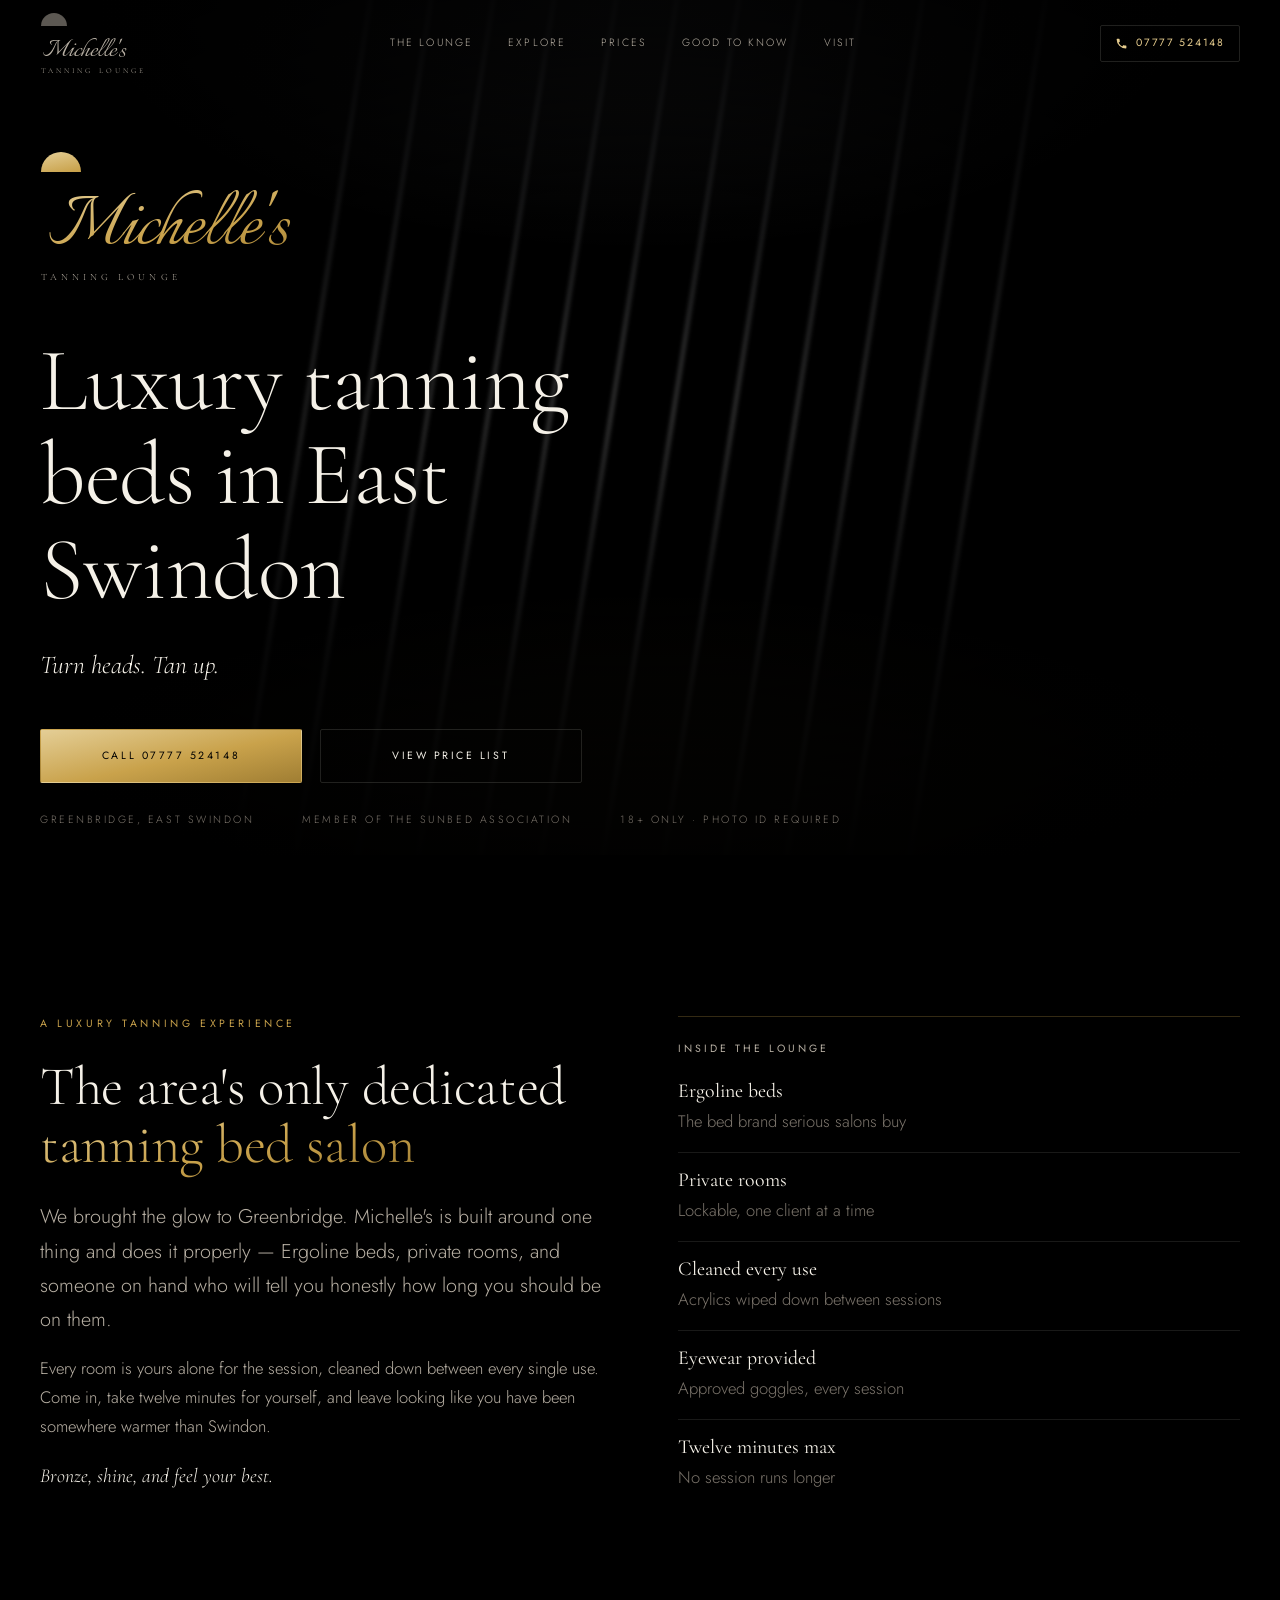
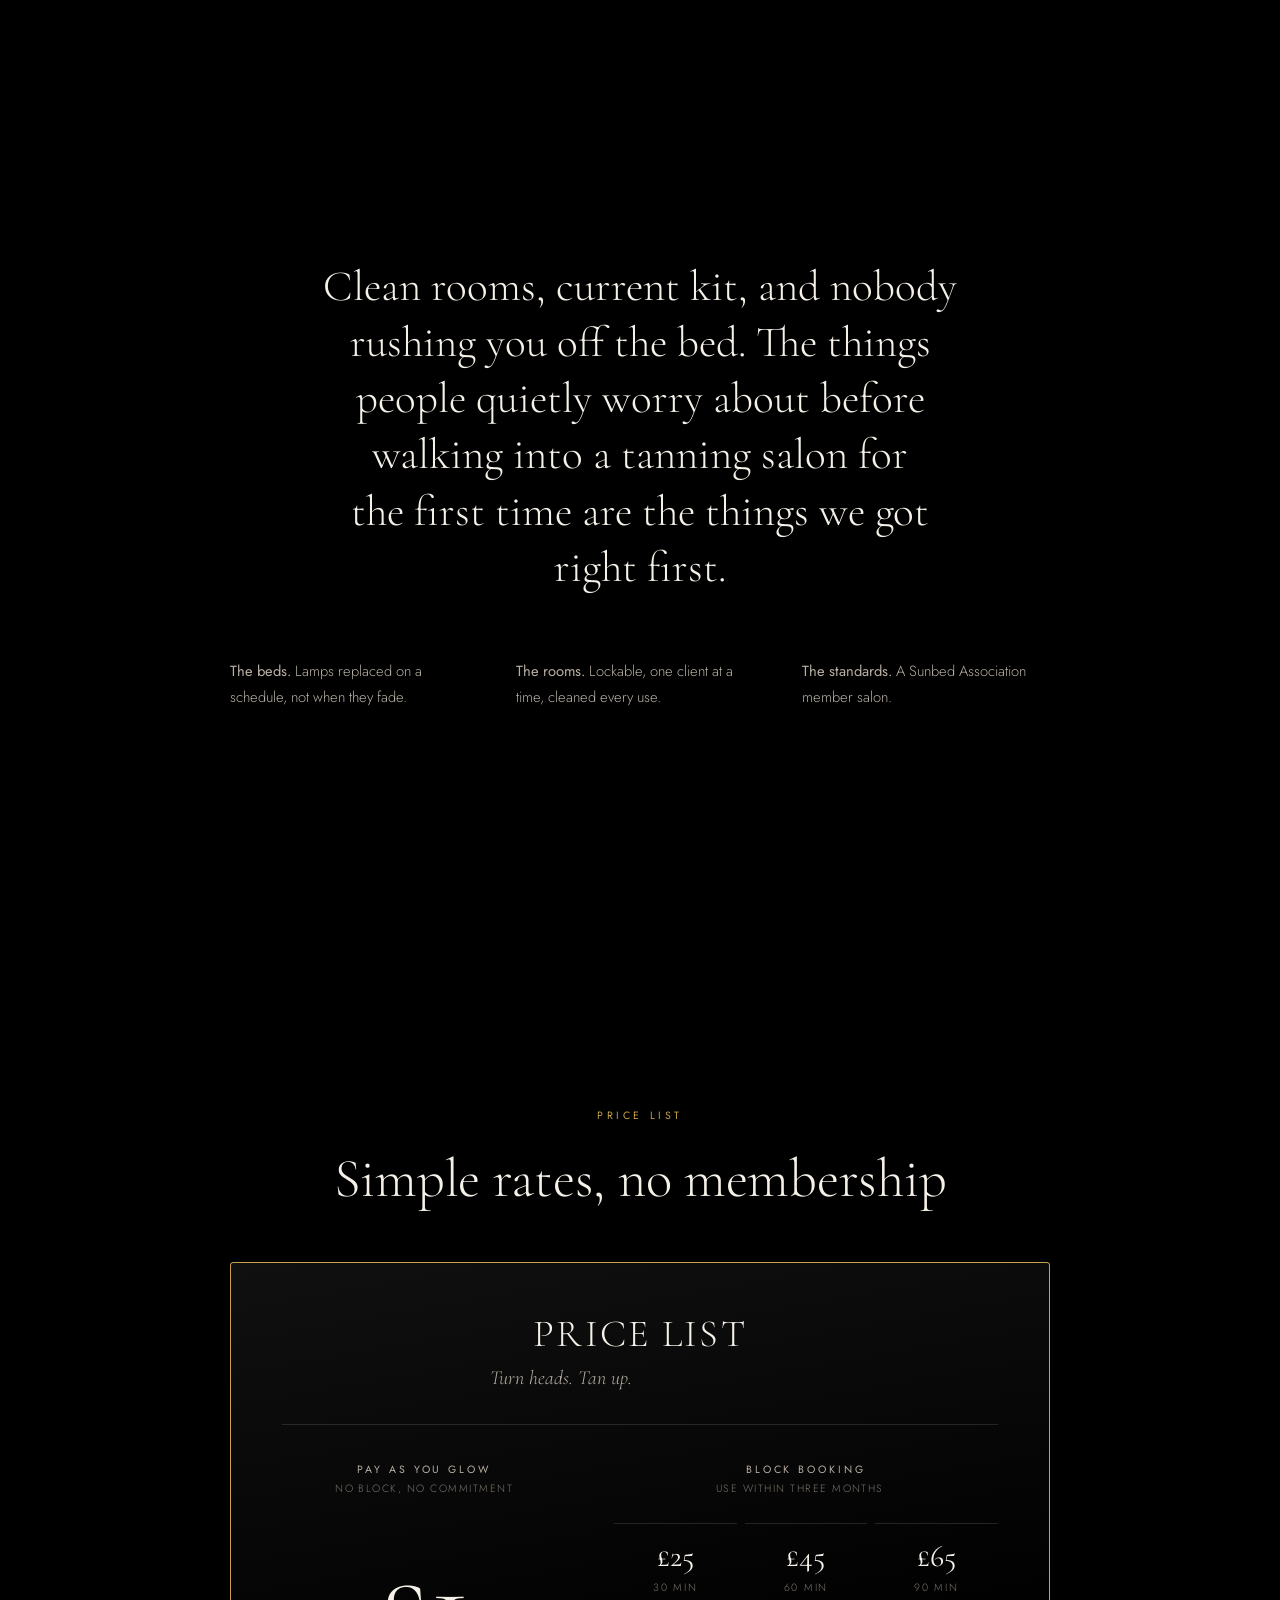
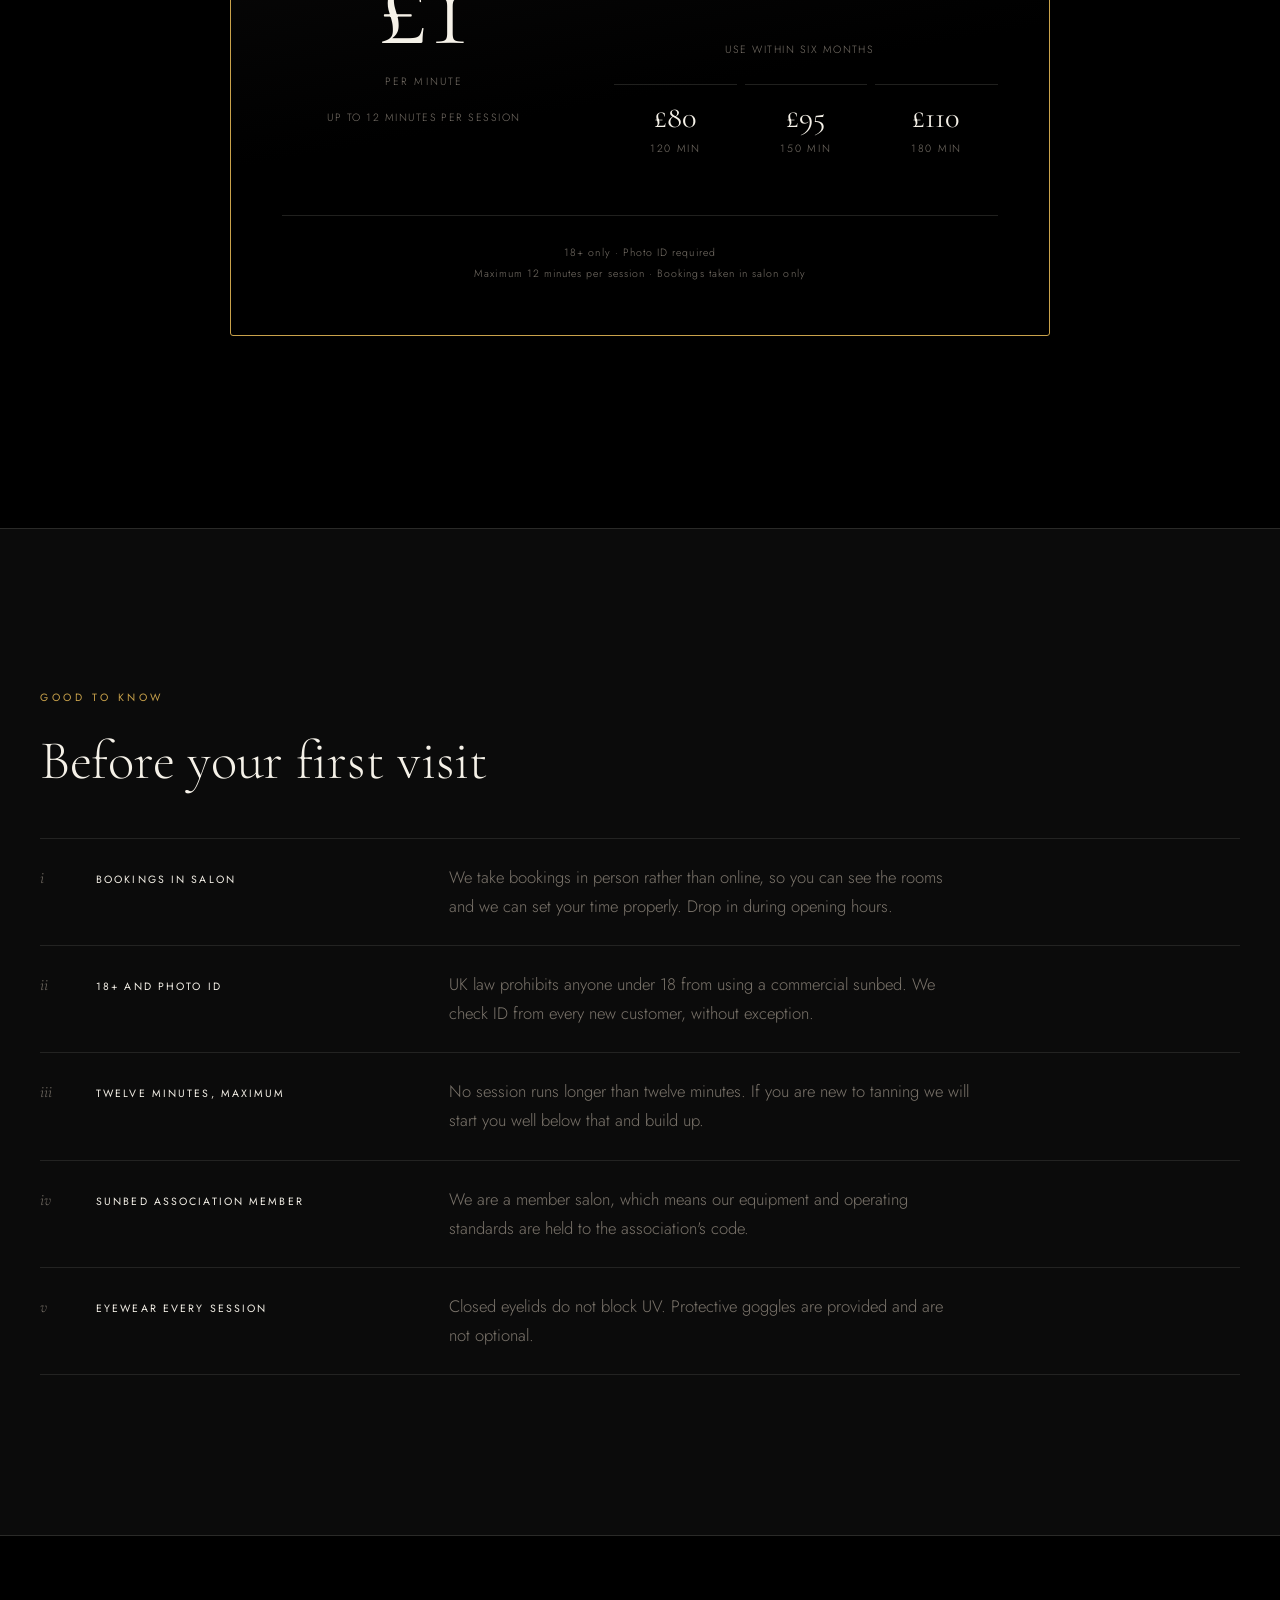
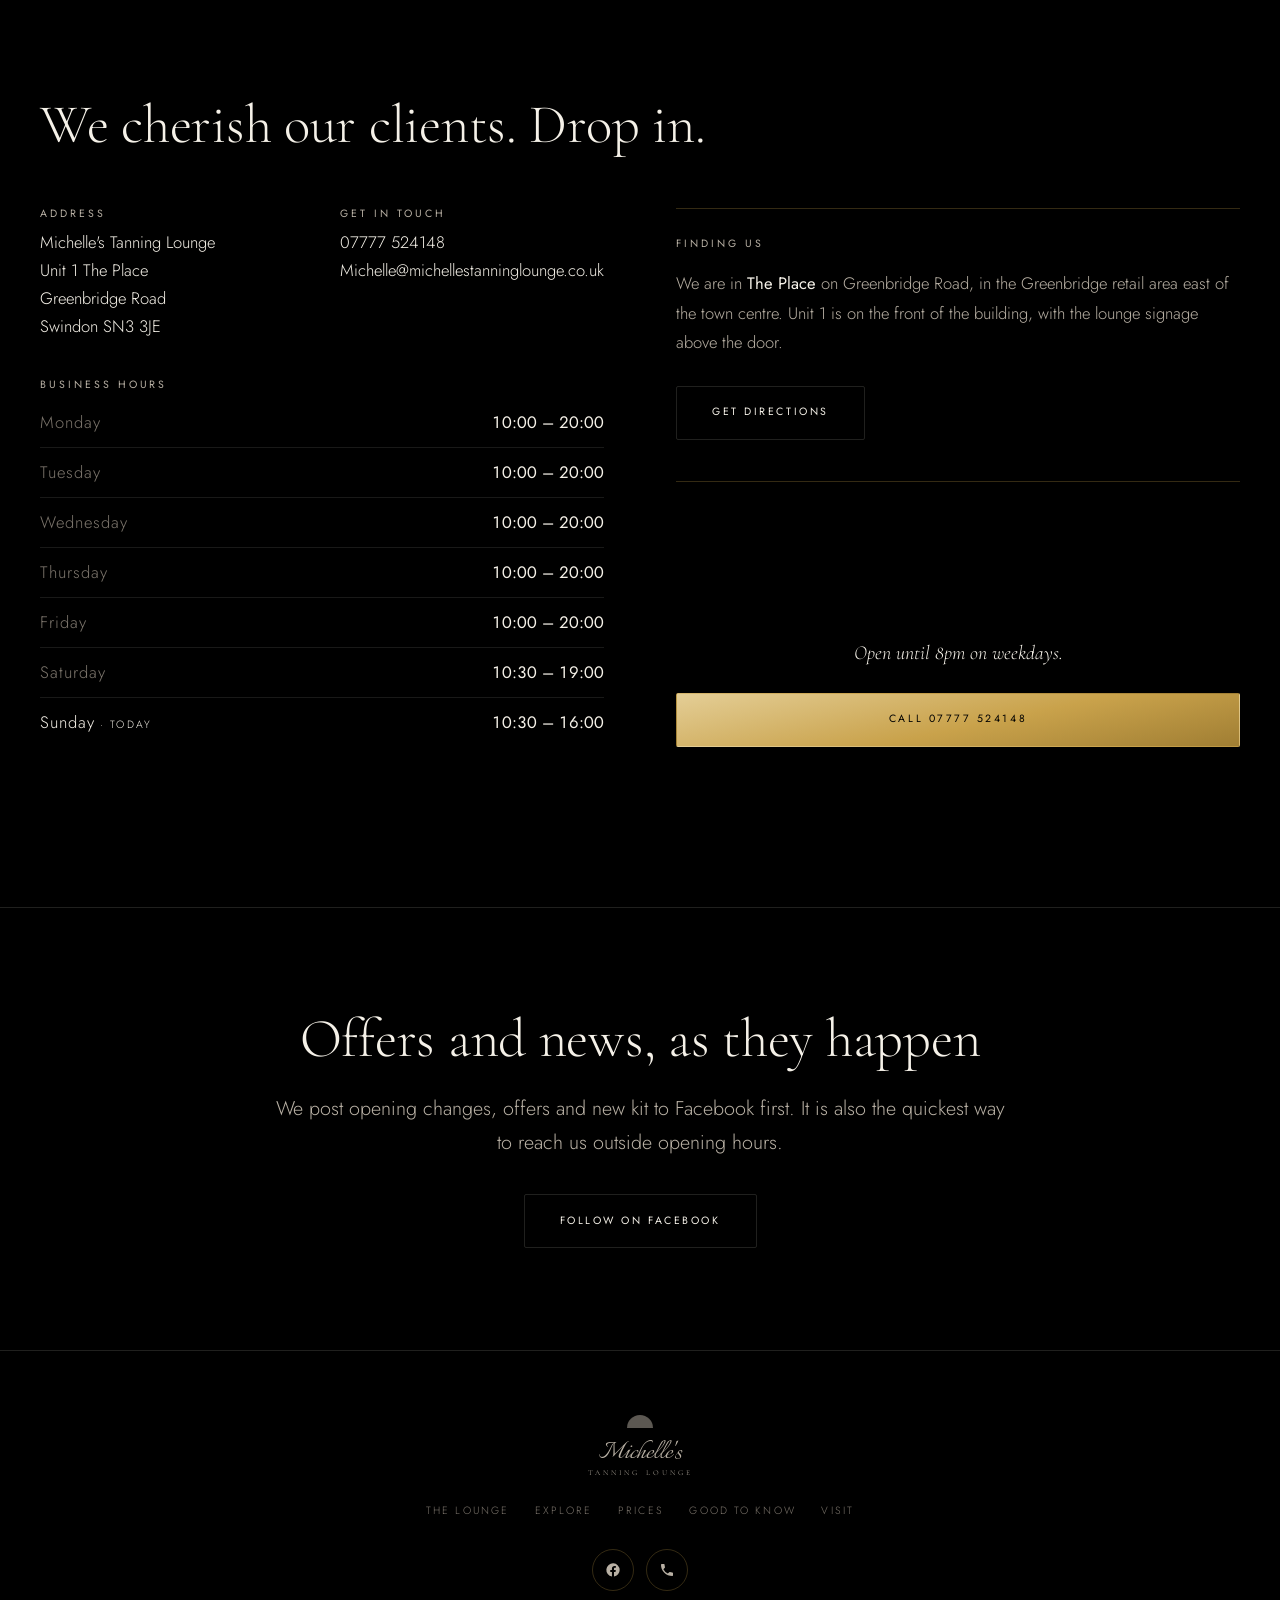
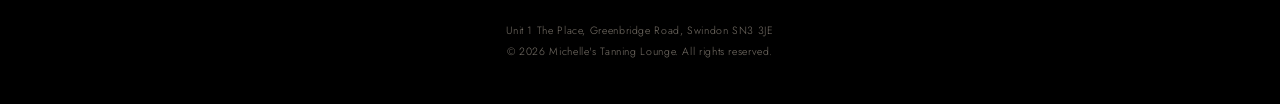
==== commit 7368dde1: "Round 5: give the page a shape instead of one repeated idea The craft review's verdict was that the " ====
--- a/michelles-tanning-salon/index.html
+++ b/michelles-tanning-salon/index.html
@@ -92,18 +92,6 @@
   </div>
 </header>
 
-<!-- ============ TRUST STRIP ============ -->
-<section class="strip">
-  <div class="wrap">
-    <div class="strip__in">
-      <div class="strip__i"><b>Greenbridge</b><span>East Swindon</span></div>
-      <div class="strip__i"><b>Ergoline</b><span>Tanning beds</span></div>
-      <div class="strip__i"><b>The Sunbed Association</b><span>Member salon</span></div>
-      <div class="strip__i"><b>In salon</b><span>Bookings only</span></div>
-    </div>
-  </div>
-</section>
-
 <!-- ============ THE LOUNGE ============ -->
 <section class="sec" id="lounge">
   <div class="wrap">
@@ -132,29 +120,13 @@
 </section>
 
 <!-- ============ STANDARDS ============ -->
-<section class="sec" id="salon" style="background:var(--panel);border-block:1px solid var(--rule)">
-  <div class="wrap">
-    <div style="text-align:center;margin-bottom:clamp(2.4rem,5vw,3.6rem)" data-rv>
-      <span class="label label--c">What to expect</span>
-      <h2>Clean, private, and never rushed</h2>
-      <p class="lead" style="margin:1.4rem auto 0;text-align:center">The things people quietly worry about before walking into a tanning salon for the first time.</p>
-    </div>
-    <div class="trio" data-rvs>
-      <article>
-        <span class="trio__n">The beds</span>
-        <h3>Ergoline, maintained on schedule</h3>
-        <p>Lamps are replaced on a schedule rather than when they start to fade, so the bed you use in November performs like the one you used in June.</p>
-      </article>
-      <article>
-        <span class="trio__n">The rooms</span>
-        <h3>Yours for the whole session</h3>
-        <p>Every bed sits in its own lockable room with somewhere to hang your clothes. Nobody is waiting in the doorway and nobody walks in.</p>
-      </article>
-      <article>
-        <span class="trio__n">The standards</span>
-        <h3>A Sunbed Association salon</h3>
-        <p>Membership means our equipment and how we operate it are held to the association's code &mdash; including how long we are willing to put you on a bed.</p>
-      </article>
+<section class="sec breath" id="salon">
+  <div class="narrow">
+    <p class="statement" data-rv>Clean rooms, current kit, and nobody rushing you off the bed. The things people quietly worry about before walking into a tanning salon for the first time are the things we got right first.</p>
+    <div class="runs" data-rvs>
+      <p><b>The beds.</b> Lamps replaced on a schedule, not when they fade.</p>
+      <p><b>The rooms.</b> Lockable, one client at a time, cleaned every use.</p>
+      <p><b>The standards.</b> A Sunbed Association member salon.</p>
     </div>
   </div>
 </section>
@@ -280,7 +252,6 @@
 <section class="sec" id="visit">
   <div class="wrap">
     <div style="margin-bottom:clamp(2.4rem,5vw,3.4rem)" data-rv>
-      <span class="label">Visit our lounge</span>
       <h2>We cherish our clients. Drop in.</h2>
     </div>
 
@@ -333,7 +304,6 @@
 <section class="sec sec--sm join" style="border-top:1px solid var(--rule)">
   <div class="narrow">
     <div data-rv>
-      <span class="label label--c">Keep in touch</span>
       <h2>Offers and news, as they happen</h2>
       <p class="lead" style="margin:1.4rem auto 2.2rem;text-align:center">We post opening changes, offers and new kit to Facebook first. It is also the quickest way to reach us outside opening hours.</p>
       <a class="btn btn--line" href="https://www.facebook.com/61573315793887/" target="_blank" rel="noopener">Follow on Facebook</a>
--- a/michelles-tanning-salon/assets/css/style.css
+++ b/michelles-tanning-salon/assets/css/style.css
@@ -94,24 +94,24 @@
 }
 
 /* ---------- wordmark ---------- */
-.mark{display:flex;flex-direction:column;align-items:center;line-height:1;gap:.1rem}
-.mark__sun{width:26px;height:13px;overflow:hidden;margin-bottom:.24rem}
+.mark{display:flex;flex-direction:column;align-items:flex-start;line-height:1;gap:.1rem}
+.mark__sun{width:26px;height:13px;overflow:hidden;margin-bottom:.5rem;margin-left:.06em}
 .mark__sun i{
   display:block;width:26px;height:26px;border-radius:50%;
   background:var(--gold-grad);
 }
-.mark__name{font-family:var(--script);font-size:2.5rem;line-height:.85;
+.mark__name{font-family:var(--script);font-size:2.5rem;line-height:1;
   background:var(--gold-grad);-webkit-background-clip:text;background-clip:text;
   -webkit-text-fill-color:transparent;padding-inline:.1em}
 .mark__sub{font-family:var(--serif);font-size:.6rem;letter-spacing:.42em;
-  text-transform:uppercase;color:var(--stone);padding-left:.42em}
+  text-transform:uppercase;color:var(--stone);padding-left:.12em}
 .mark--sm .mark__name{font-size:1.85rem}
 .mark--sm .mark__sub{font-size:.46rem}
-.mark--quiet .mark__name{background:none;-webkit-text-fill-color:var(--stone);color:var(--stone)}
-.mark--quiet .mark__sun i{background:var(--stone);opacity:.5}
+.nav .mark__name,.mark--quiet .mark__name{background:none;-webkit-text-fill-color:var(--stone);color:var(--stone)}
+.nav .mark__sun i,.mark--quiet .mark__sun i{background:var(--stone);opacity:.5}
 .mark--lg .mark__name{font-size:clamp(3.4rem,9vw,5.4rem)}
 .mark--lg .mark__sub{font-size:.6rem}
-.mark--lg .mark__sun{width:40px;height:20px}
+.mark--lg .mark__sun{width:40px;height:20px;margin-bottom:.7rem}
 .mark--lg .mark__sun i{width:40px;height:40px}
 
 /* ---------- nav ---------- */
@@ -170,6 +170,7 @@
   font-family:var(--serif);font-size:var(--t-h3);color:var(--cream);
 }
 .sheet__foot{margin-top:auto;padding-top:2rem;display:grid;gap:1.4rem;text-align:center}
+.sheet__foot .mark,.ft__mark{align-items:center}
 
 /* ---------- buttons (one gold CTA — bar #2) ---------- */
 .btn{
@@ -189,8 +190,8 @@
 
 /* ---------- hero ---------- */
 .hero{
-  position:relative;min-height:min(94svh,900px);display:grid;place-items:center;
-  text-align:center;padding:calc(var(--nav-h) + 4rem) var(--pad) 4.5rem;
+  position:relative;min-height:min(94svh,900px);display:grid;align-items:center;
+  padding:calc(var(--nav-h) + 4rem) 0 4.5rem;
   overflow:hidden;
 }
 .hero__bg{position:absolute;inset:0;z-index:0}
@@ -209,21 +210,22 @@
 .hero__tubes i:nth-child(3n){animation-delay:-4.1s}
 .hero__vig{position:absolute;inset:0;
   background:radial-gradient(72% 62% at 50% 44%,transparent 8%,rgba(0,0,0,.72) 62%,#000 100%)}
-.hero__in{position:relative;z-index:2;display:grid;justify-items:center;gap:0}
+.hero__in{position:relative;z-index:2;display:grid;justify-items:start;gap:0;
+  width:min(100% - (var(--pad)*2),var(--wrap));margin-inline:auto;text-align:left}
 .hero__mark{margin-bottom:clamp(2rem,5vw,3.2rem)}
-.hero h1{max-width:15ch;margin-bottom:1.6rem}
+.hero h1{max-width:13ch;margin-bottom:1.6rem}
 .hero__tag{
   font-family:var(--serif);font-style:italic;font-size:clamp(1.15rem,.9rem + 1.1vw,1.6rem);
   color:var(--cream);margin-bottom:2.6rem;
 }
-.hero__cta{display:flex;flex-wrap:wrap;gap:1.1rem;justify-content:center}
+.hero__cta{display:flex;flex-wrap:wrap;gap:1.1rem;justify-content:flex-start}
 .hero__cta .btn{flex:1 1 auto;min-width:min(100%,268px)}
 @media (min-width:560px){.hero__cta .btn{flex:0 0 auto;min-width:262px}}
 .hero__foot{
   position:absolute;left:0;right:0;bottom:1.6rem;z-index:2;
-  display:flex;justify-content:center;gap:clamp(1rem,4vw,3rem);flex-wrap:wrap;
+  display:flex;justify-content:flex-start;gap:clamp(1rem,4vw,3rem);flex-wrap:wrap;
   font-size:var(--t-label);letter-spacing:.24em;text-transform:uppercase;color:var(--dim);
-  padding-inline:var(--pad);
+  width:min(100% - (var(--pad)*2),var(--wrap));margin-inline:auto;
 }
 
 @keyframes tube{0%,100%{opacity:.4}50%{opacity:.95}}
@@ -281,8 +283,8 @@
 }
 .price__note{font-size:var(--t-label);letter-spacing:.14em;text-transform:uppercase;
   color:var(--dim);text-align:center;margin-bottom:1.5rem}
-.payg{text-align:center;padding:1.4rem 0;
-  flex:1;display:flex;flex-direction:column;justify-content:center}
+.payg{text-align:center;padding:1.4rem 0 0;
+  flex:0 0 auto;display:flex;flex-direction:column;justify-content:flex-start}
 .payg b{display:block;font-family:var(--serif);font-size:clamp(4.4rem,15vw,7.5rem);
   color:var(--cream);line-height:1;font-weight:300}
 .payg span{display:block;font-size:var(--t-label);letter-spacing:.2em;text-transform:uppercase;
@@ -300,9 +302,9 @@
 
 /* ---------- know list ---------- */
 .know{display:grid;gap:0;border-top:1px solid var(--hair-soft)}
-.know li{display:grid;grid-template-columns:1.9rem minmax(0,1fr);gap:.45rem 1.1rem;
+.know li{display:grid;grid-template-columns:1.9rem minmax(0,1fr);gap:.45rem 1.1rem;align-items:baseline;
   padding:1.5rem 0;border-bottom:1px solid var(--hair-soft)}
-.know .n{grid-column:1;grid-row:1/span 2}
+.know .n{grid-column:1;grid-row:1}
 .know h4{grid-column:2;grid-row:1}
 .know p{grid-column:2;grid-row:2}
 .know .n{font-family:var(--serif);font-size:var(--t-body);color:var(--dim);font-style:italic}
@@ -378,7 +380,7 @@
   .sheet{display:none}
   .split{grid-template-columns:1fr 1fr}
     .gal{grid-template-columns:repeat(4,1fr)}
-  .price__grid{grid-template-columns:.85fr 1.15fr;gap:3rem;align-items:stretch}
+  .price__grid{grid-template-columns:.85fr 1.15fr;gap:3rem;align-items:start}
   .visit{grid-template-columns:1fr 1fr}
   .know li{grid-template-columns:1.9rem minmax(0,.62fr) minmax(0,1.5fr);gap:1.6rem;align-items:baseline}
   .know .n{grid-row:1}
@@ -409,7 +411,7 @@
 .trio article{padding:2rem 0;border-top:1px solid var(--hair-soft)}
 .trio__n{display:block;font-size:var(--t-label);letter-spacing:.28em;text-transform:uppercase;
   color:var(--stone);margin-bottom:.9rem}
-.trio h3{font-size:var(--t-h3);margin-bottom:.7rem}
+.trio h3{font-size:var(--t-h3);margin-bottom:.7rem;min-height:2.1em}
 .trio p{color:var(--dim);font-size:var(--t-body)}
 
 /* ---------- 28. directions + closing call ---------- */
@@ -431,3 +433,33 @@
 /* the Lounge pull-quote, on the shared lead size rather than a one-off */
 .pull{font-family:var(--serif);font-style:italic;font-size:var(--t-lead);
   color:var(--cream);margin-top:1.4rem}
+
+
+/* ---------- 29. the breath — the page's one quiet, ruleless section ---------- */
+.breath{padding-block:clamp(7rem,16vw,13rem)}
+.statement{
+  font-family:var(--serif);font-weight:300;
+  font-size:clamp(1.5rem,1.1rem + 2.1vw,2.7rem);
+  line-height:1.3;color:var(--cream);text-wrap:pretty;
+  max-width:32ch;margin-inline:auto;text-align:center;
+}
+.runs{
+  display:grid;gap:1rem;margin-top:clamp(2.6rem,6vw,4rem);
+  max-width:60ch;margin-inline:auto;
+}
+.runs p{color:var(--stone);font-size:var(--t-body);max-width:none}
+.runs b{color:var(--stone);font-weight:400}
+@media (min-width:860px){
+  .runs{grid-template-columns:repeat(3,1fr);gap:2.4rem;max-width:none}
+  .runs p{font-size:.92rem}
+}
+
+/* the destination section breathes wider than the connective ones */
+#prices{padding-block:clamp(7rem,15vw,12rem)}
+.join{padding-block:clamp(4.5rem,8vw,6.5rem)}
+
+/* header rides the same gutter as the body */
+.nav__in{width:min(100% - (var(--pad)*2),var(--wrap))}
+
+/* footer measure: set, not orphaned */
+.ft__fine{max-width:none}
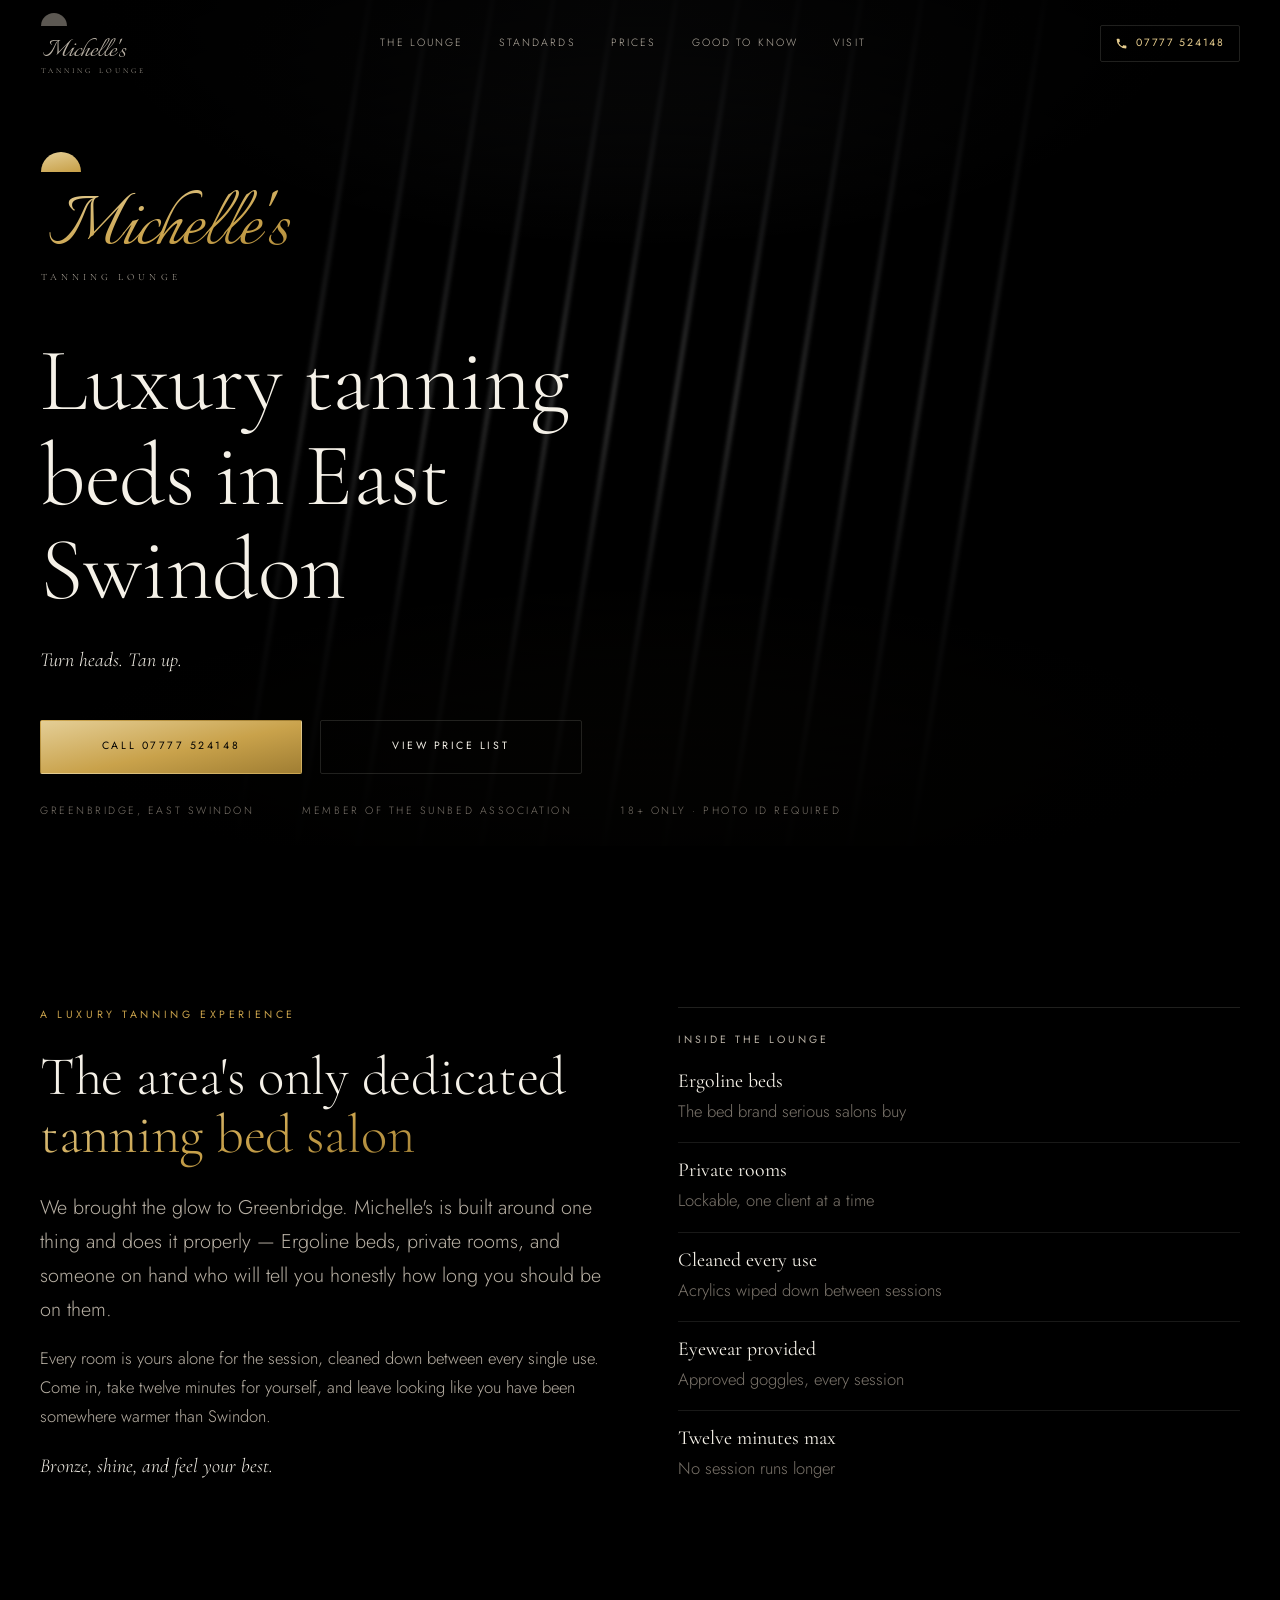
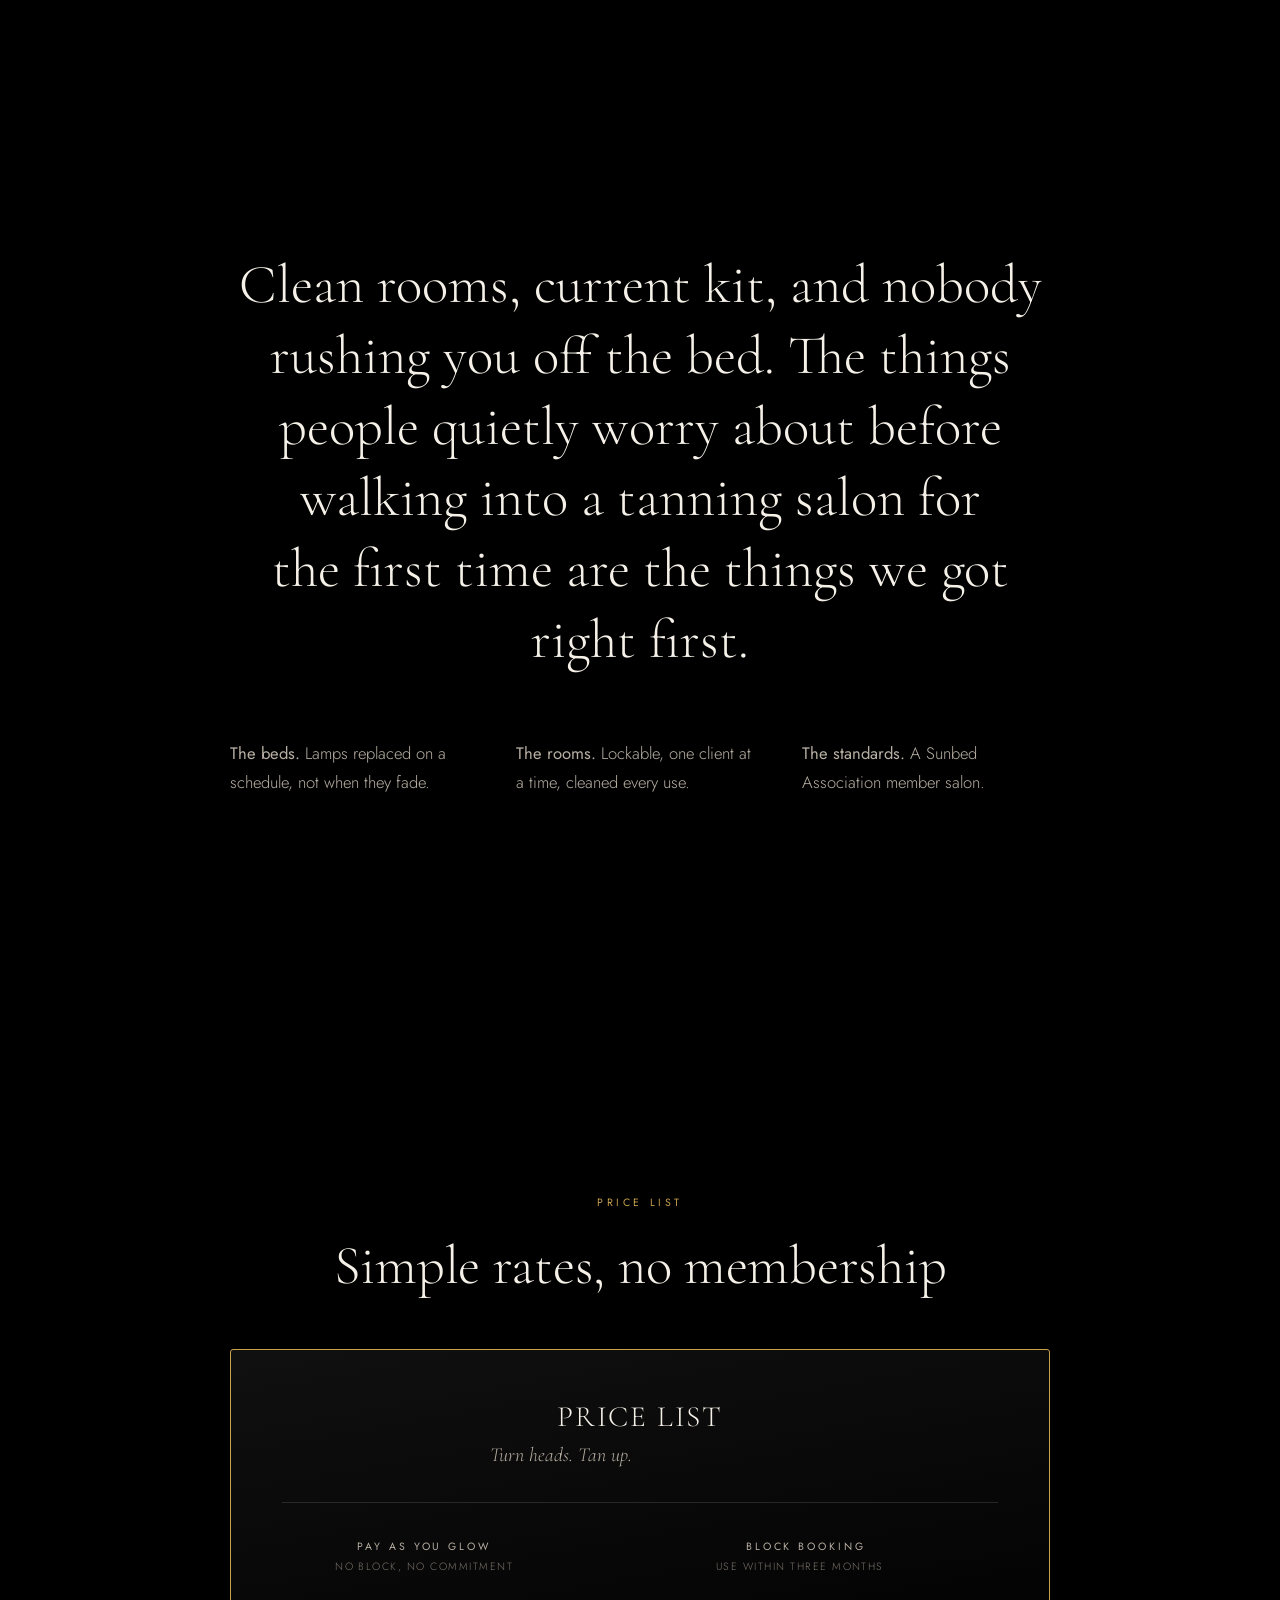
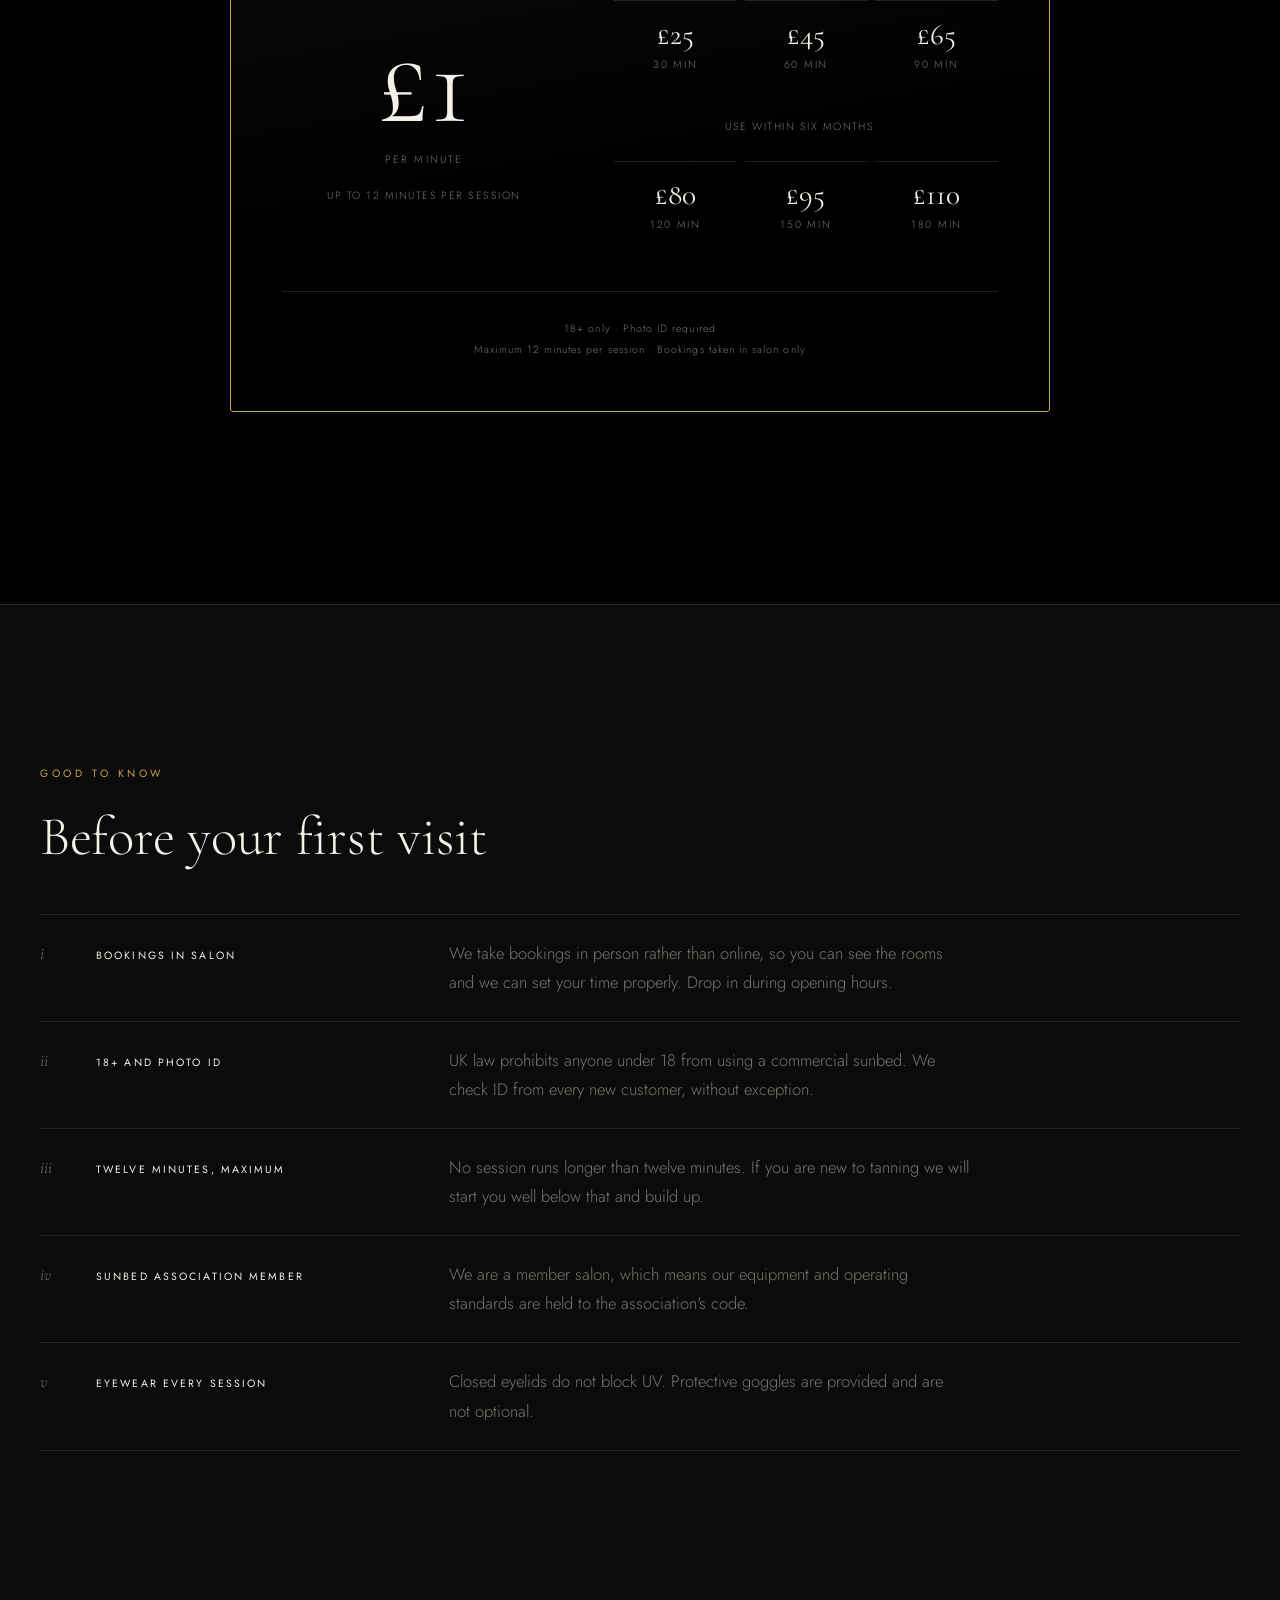
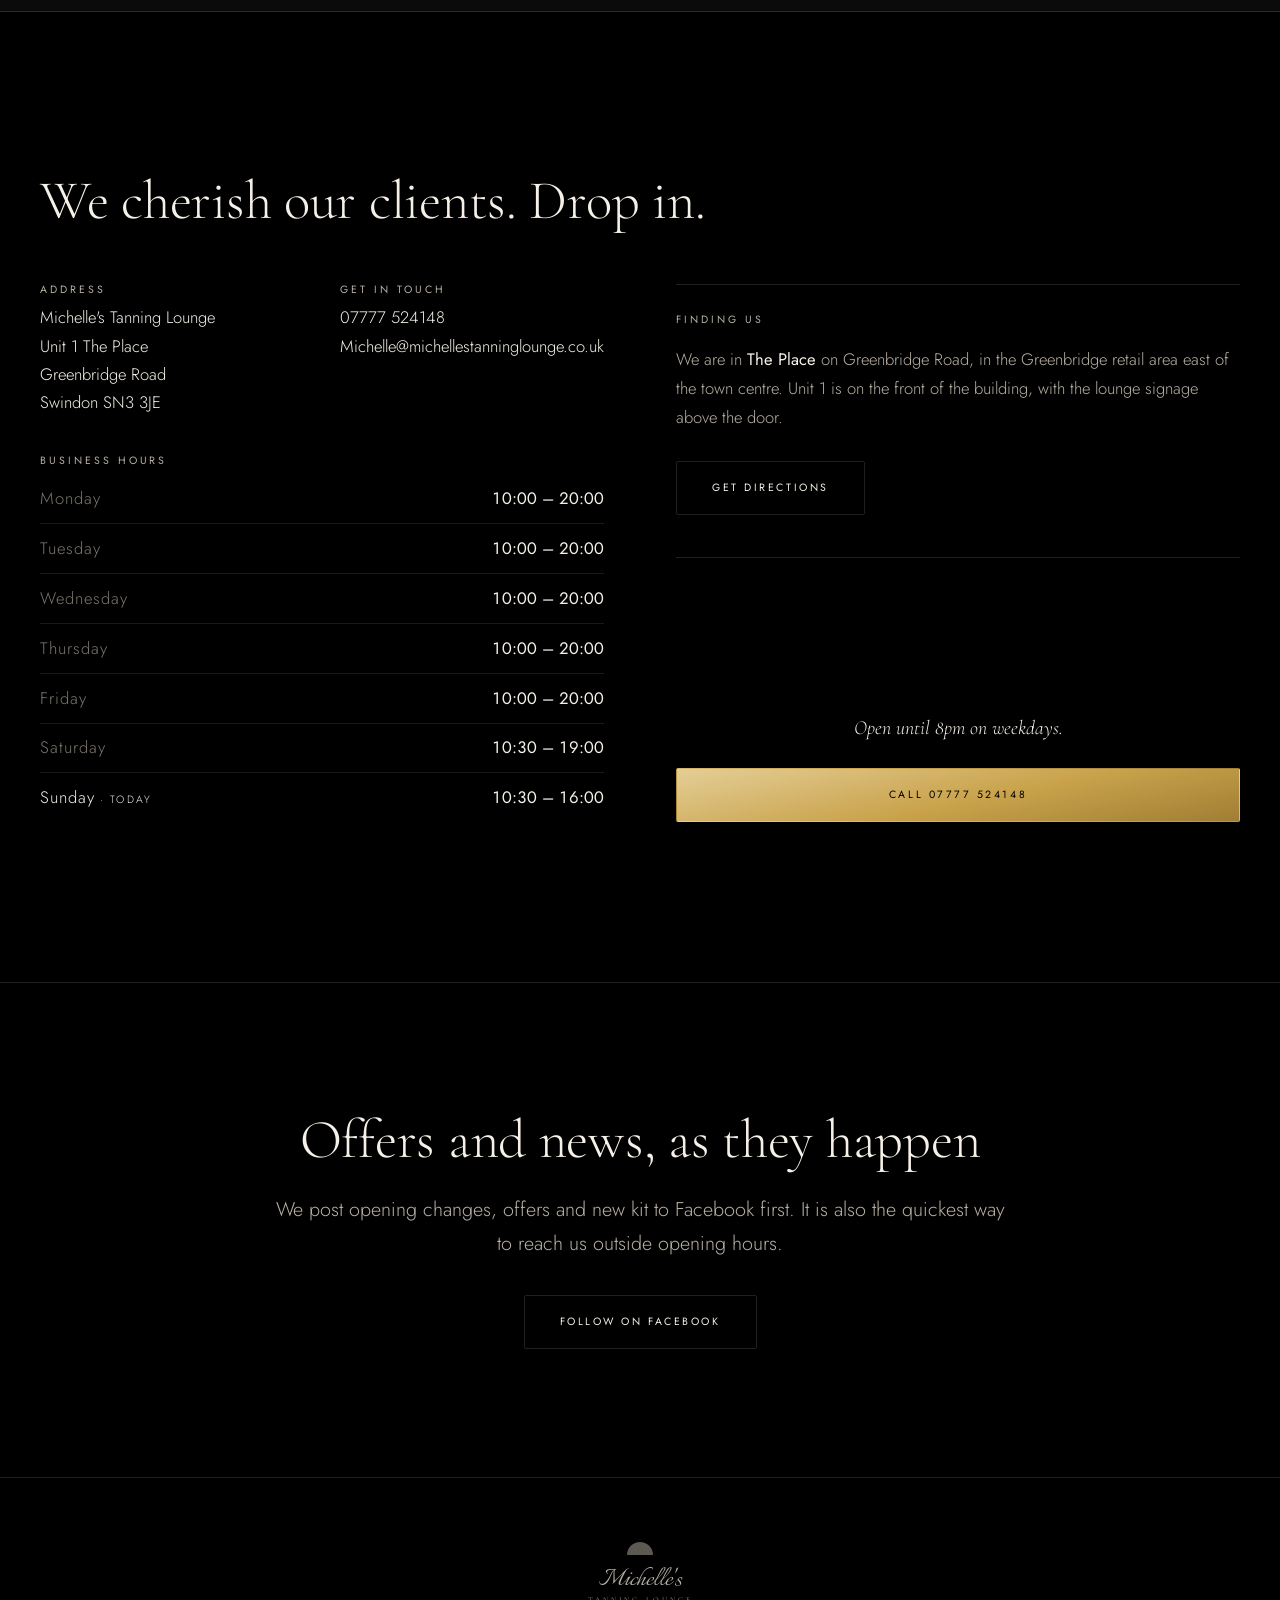
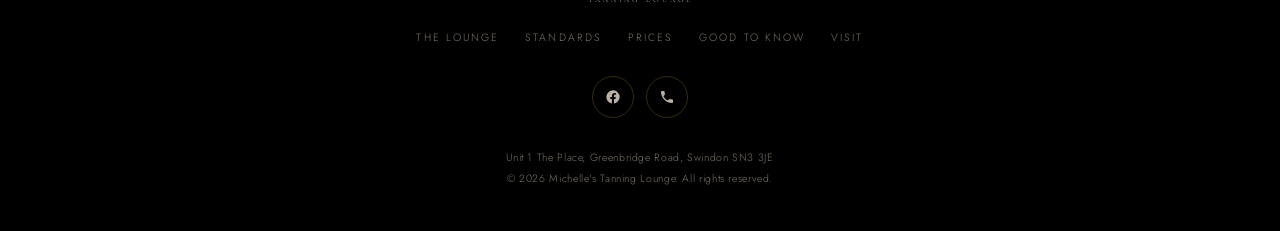
==== commit cdf8a896: "Round 6 system fixes: gold count, type tokens, Join padding All content rules passed review again, a" ====
--- a/michelles-tanning-salon/index.html
+++ b/michelles-tanning-salon/index.html
@@ -31,7 +31,7 @@
     </a>
     <div class="nav__links">
       <a href="#lounge">The Lounge</a>
-      <a href="#salon">Explore</a>
+      <a href="#salon">Standards</a>
       <a href="#prices">Prices</a>
       <a href="#know">Good to Know</a>
       <a href="#visit">Visit</a>
@@ -50,7 +50,7 @@
 
 <div class="sheet" id="sheet">
   <a class="sheet__l" href="#lounge">The Lounge</a>
-  <a class="sheet__l" href="#salon">Explore the Salon</a>
+  <a class="sheet__l" href="#salon">Our Standards</a>
   <a class="sheet__l" href="#prices">Price List</a>
   <a class="sheet__l" href="#know">Good to Know</a>
   <a class="sheet__l" href="#visit">Visit Us</a>
@@ -322,7 +322,7 @@
     </span>
     <div class="ft__nav">
       <a href="#lounge">The Lounge</a>
-      <a href="#salon">Explore</a>
+      <a href="#salon">Standards</a>
       <a href="#prices">Prices</a>
       <a href="#know">Good to Know</a>
       <a href="#visit">Visit</a>
--- a/michelles-tanning-salon/assets/css/style.css
+++ b/michelles-tanning-salon/assets/css/style.css
@@ -33,6 +33,7 @@
   --t-h3:clamp(1.4rem,1.2rem + .8vw,2rem);
   --t-h2:clamp(2rem,1.5rem + 2.4vw,3.6rem);
   --t-h1:clamp(2.9rem,1.9rem + 4.6vw,5.6rem);
+  --t-figure:clamp(4.4rem,15vw,7.5rem);  /* the £1 — the page's one scale event */
 
   --pad:clamp(1.2rem,5vw,2.5rem);
   --wrap:1240px;
@@ -215,7 +216,7 @@
 .hero__mark{margin-bottom:clamp(2rem,5vw,3.2rem)}
 .hero h1{max-width:13ch;margin-bottom:1.6rem}
 .hero__tag{
-  font-family:var(--serif);font-style:italic;font-size:clamp(1.15rem,.9rem + 1.1vw,1.6rem);
+  font-family:var(--serif);font-style:italic;font-size:var(--t-lead);
   color:var(--cream);margin-bottom:2.6rem;
 }
 .hero__cta{display:flex;flex-wrap:wrap;gap:1.1rem;justify-content:flex-start}
@@ -271,7 +272,7 @@
   box-shadow:0 40px 90px -50px rgba(0,0,0,.9);
 }
 .price__hd{text-align:center;padding-bottom:1.8rem;border-bottom:1px solid var(--rule)}
-.price__hd h3{font-size:clamp(1.6rem,1.2rem + 1.6vw,2.4rem);letter-spacing:.06em;
+.price__hd h3{font-size:var(--t-h3);letter-spacing:.06em;
   text-transform:uppercase;font-weight:300}
 .price__hd .sub{font-family:var(--serif);font-style:italic;color:var(--stone);
   font-size:var(--t-lead);margin-top:.35rem}
@@ -285,7 +286,7 @@
   color:var(--dim);text-align:center;margin-bottom:1.5rem}
 .payg{text-align:center;padding:1.4rem 0 0;
   flex:0 0 auto;display:flex;flex-direction:column;justify-content:flex-start}
-.payg b{display:block;font-family:var(--serif);font-size:clamp(4.4rem,15vw,7.5rem);
+.payg b{display:block;font-family:var(--serif);font-size:var(--t-figure);
   color:var(--cream);line-height:1;font-weight:300}
 .payg span{display:block;font-size:var(--t-label);letter-spacing:.2em;text-transform:uppercase;
   color:var(--dim);margin-top:.5rem}
@@ -293,7 +294,7 @@
 .tier{text-align:center;padding:1.15rem .4rem;border-top:1px solid var(--rule);
   transition:border-color .5s var(--ease),background .5s var(--ease)}
 .tier:hover{border-color:var(--hair);background:rgba(201,162,75,.05)}
-.tier b{display:block;font-family:var(--serif);font-size:1.9rem;color:var(--cream);
+.tier b{display:block;font-family:var(--serif);font-size:var(--t-h3);color:var(--cream);
   line-height:1;font-weight:400}
 .tier span{display:block;font-size:var(--t-label);letter-spacing:.16em;text-transform:uppercase;
   color:var(--dim);margin-top:.4rem}
@@ -397,7 +398,7 @@
 
 
 /* ---------- 26. spec panel (replaces the hero-side photo slot) ---------- */
-.spec{border-top:1px solid var(--hair);padding-top:1.6rem}
+.spec{border-top:1px solid var(--rule);padding-top:1.6rem}
 .spec h3.sublabel{margin-bottom:1.6rem}
 .spec ul{display:grid;gap:0}
 .spec li{display:grid;gap:.2rem;padding:1rem 0;border-top:1px solid var(--hair-soft)}
@@ -415,12 +416,12 @@
 .trio p{color:var(--dim);font-size:var(--t-body)}
 
 /* ---------- 28. directions + closing call ---------- */
-.dir{border-top:1px solid var(--hair);padding-top:1.6rem}
+.dir{border-top:1px solid var(--rule);padding-top:1.6rem}
 .dir .sublabel{margin-bottom:1rem}
 .dir p{color:var(--stone);margin-bottom:1.8rem}
 .closing{margin-top:2.6rem;flex:1;display:flex;flex-direction:column;justify-content:flex-end;
   padding-top:1.6rem;
-  border-top:1px solid var(--hair);text-align:left;background:none}
+  border-top:1px solid var(--rule);text-align:left;background:none}
 .closing__q{font-family:var(--serif);font-style:italic;font-size:var(--t-lead);color:var(--cream);
   margin:0 auto 1.4rem}
 
@@ -439,7 +440,7 @@
 .breath{padding-block:clamp(7rem,16vw,13rem)}
 .statement{
   font-family:var(--serif);font-weight:300;
-  font-size:clamp(1.5rem,1.1rem + 2.1vw,2.7rem);
+  font-size:var(--t-h2);
   line-height:1.3;color:var(--cream);text-wrap:pretty;
   max-width:32ch;margin-inline:auto;text-align:center;
 }
@@ -451,12 +452,11 @@
 .runs b{color:var(--stone);font-weight:400}
 @media (min-width:860px){
   .runs{grid-template-columns:repeat(3,1fr);gap:2.4rem;max-width:none}
-  .runs p{font-size:.92rem}
 }
 
 /* the destination section breathes wider than the connective ones */
 #prices{padding-block:clamp(7rem,15vw,12rem)}
-.join{padding-block:clamp(4.5rem,8vw,6.5rem)}
+.join{padding-block:clamp(6rem,10vw,8rem)}
 
 /* header rides the same gutter as the body */
 .nav__in{width:min(100% - (var(--pad)*2),var(--wrap))}
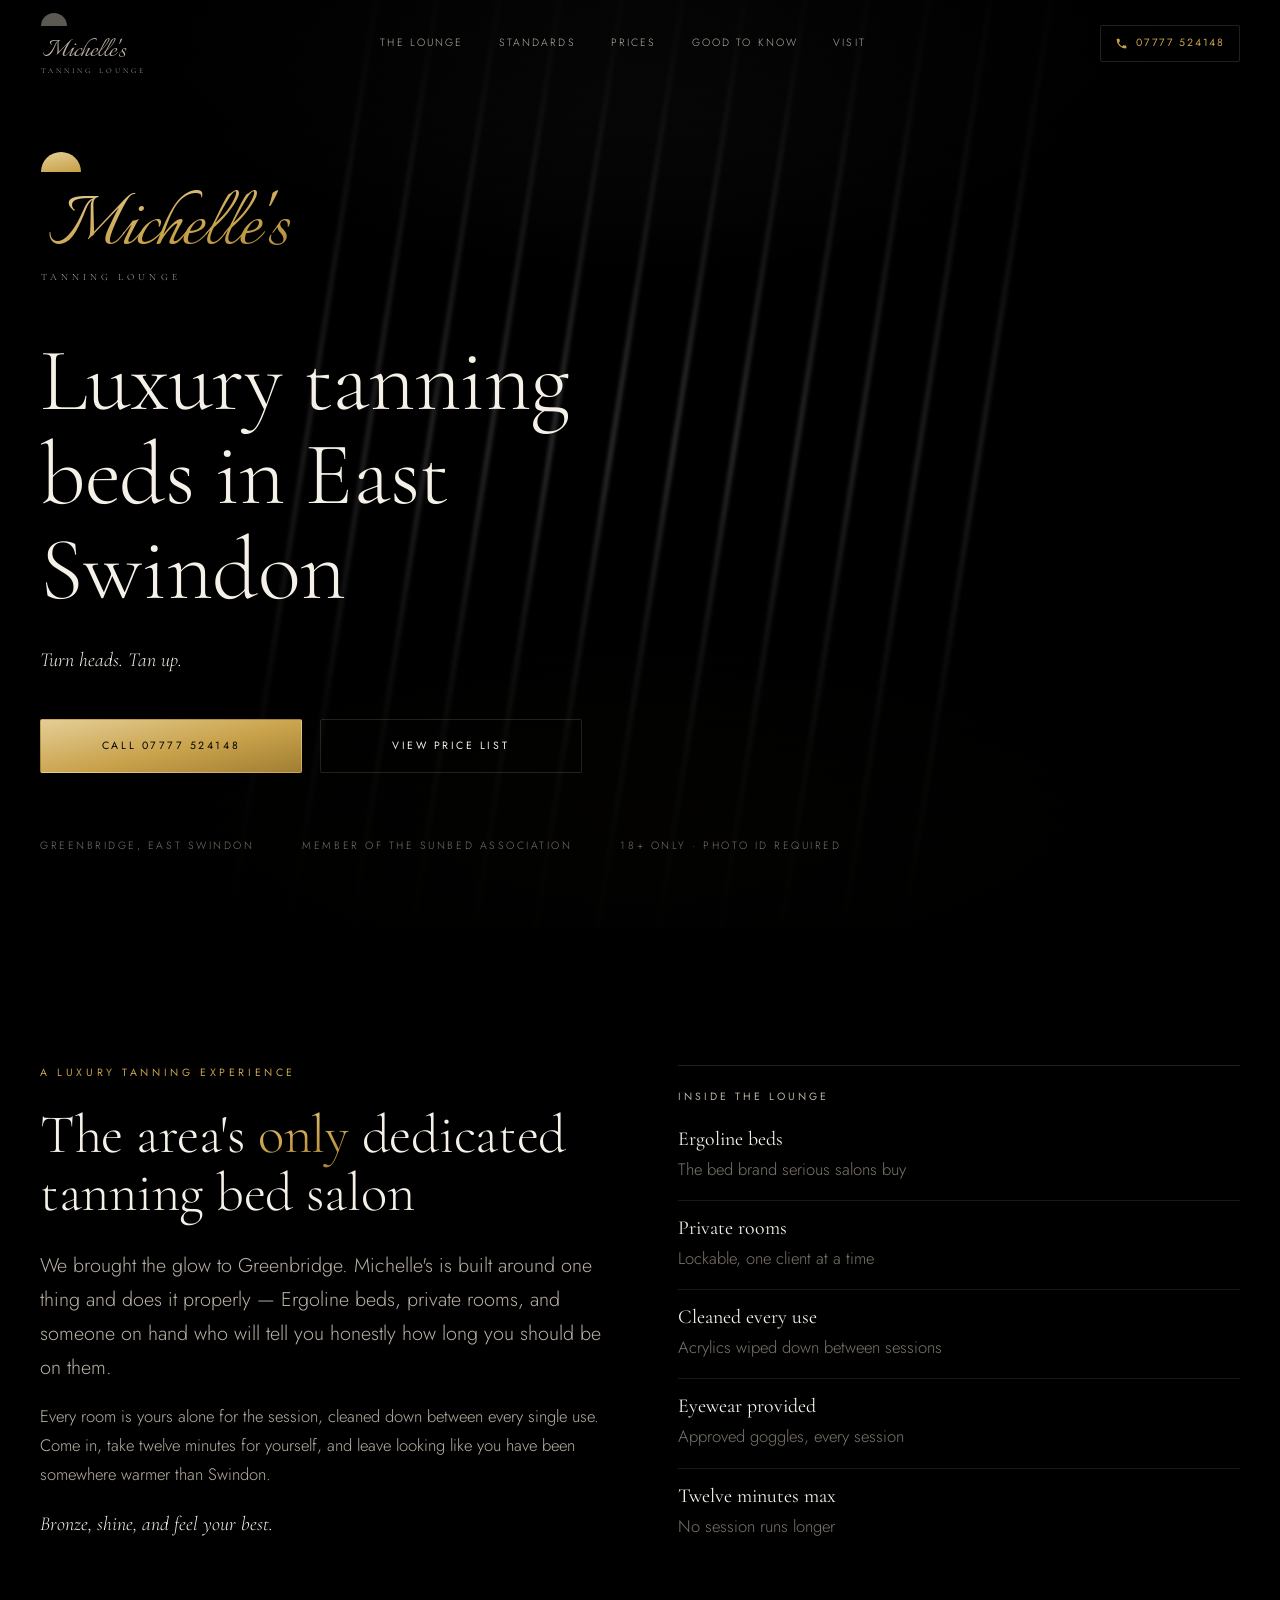
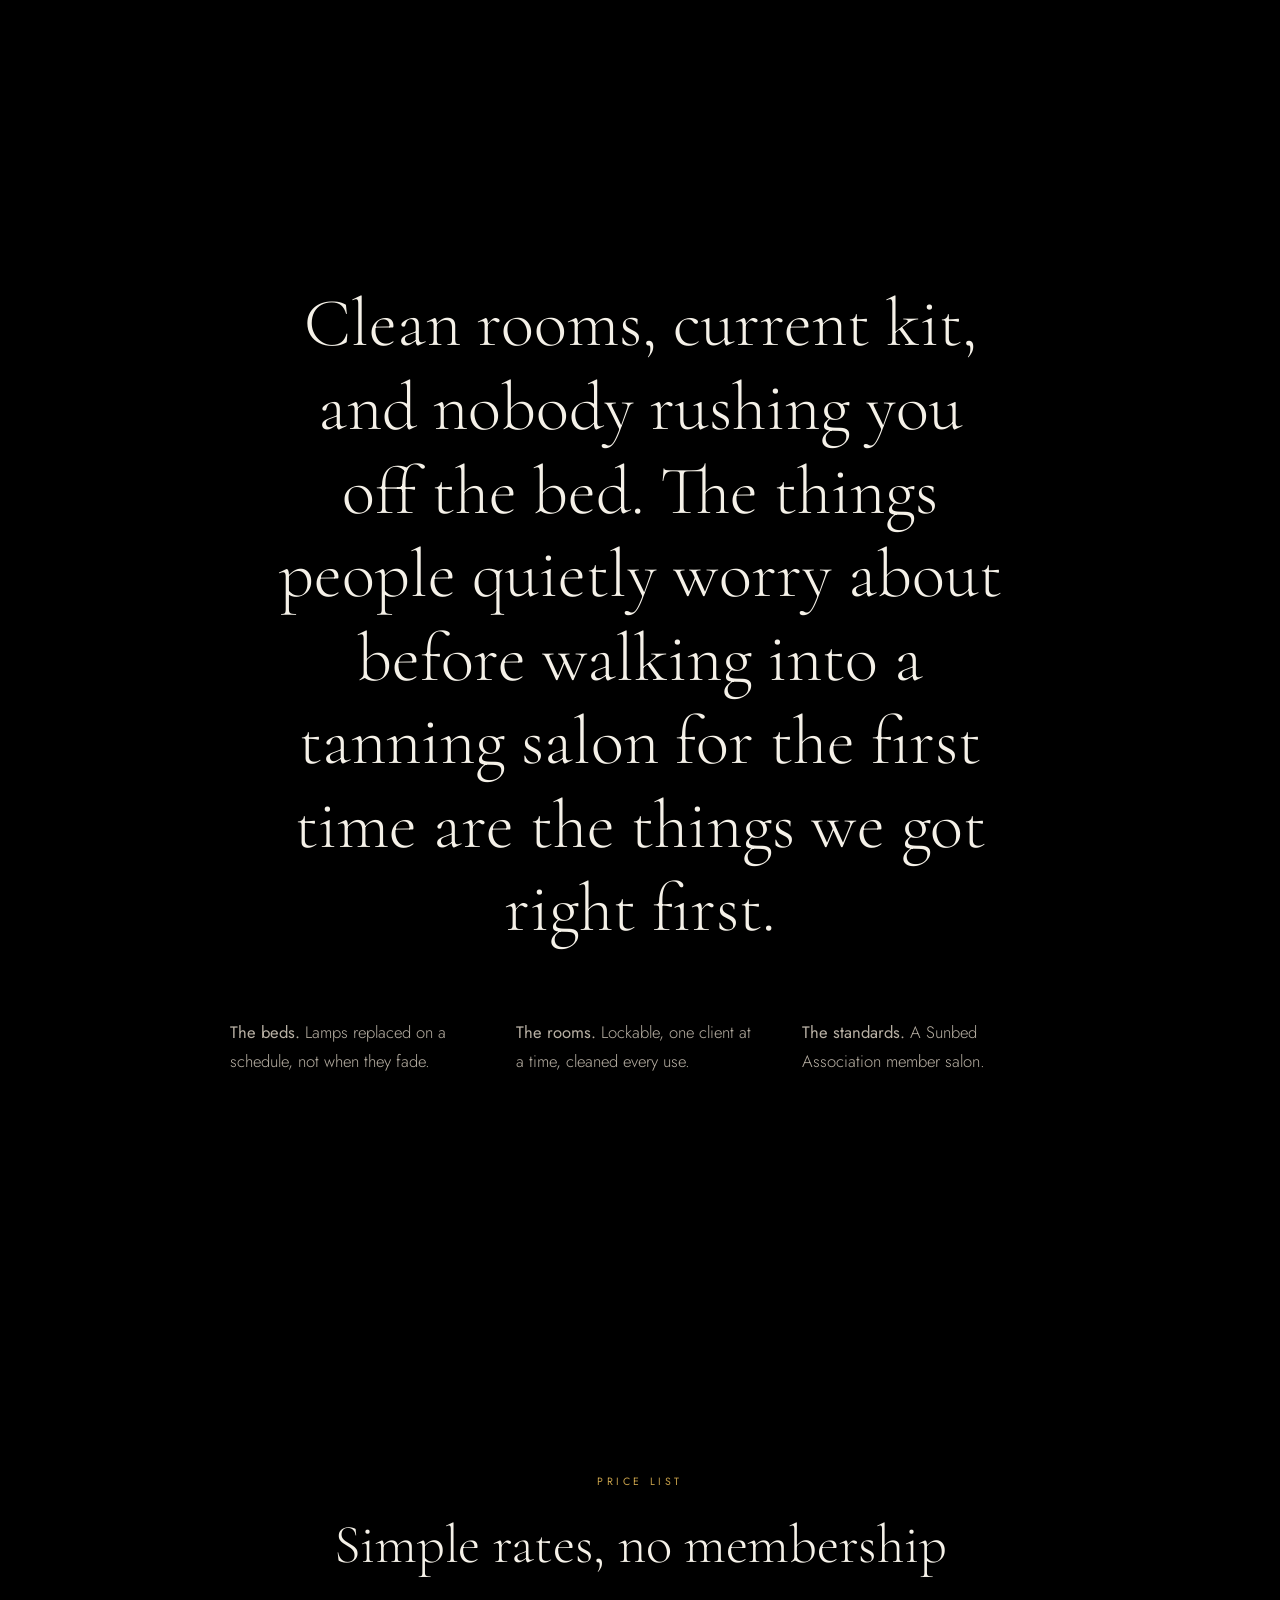
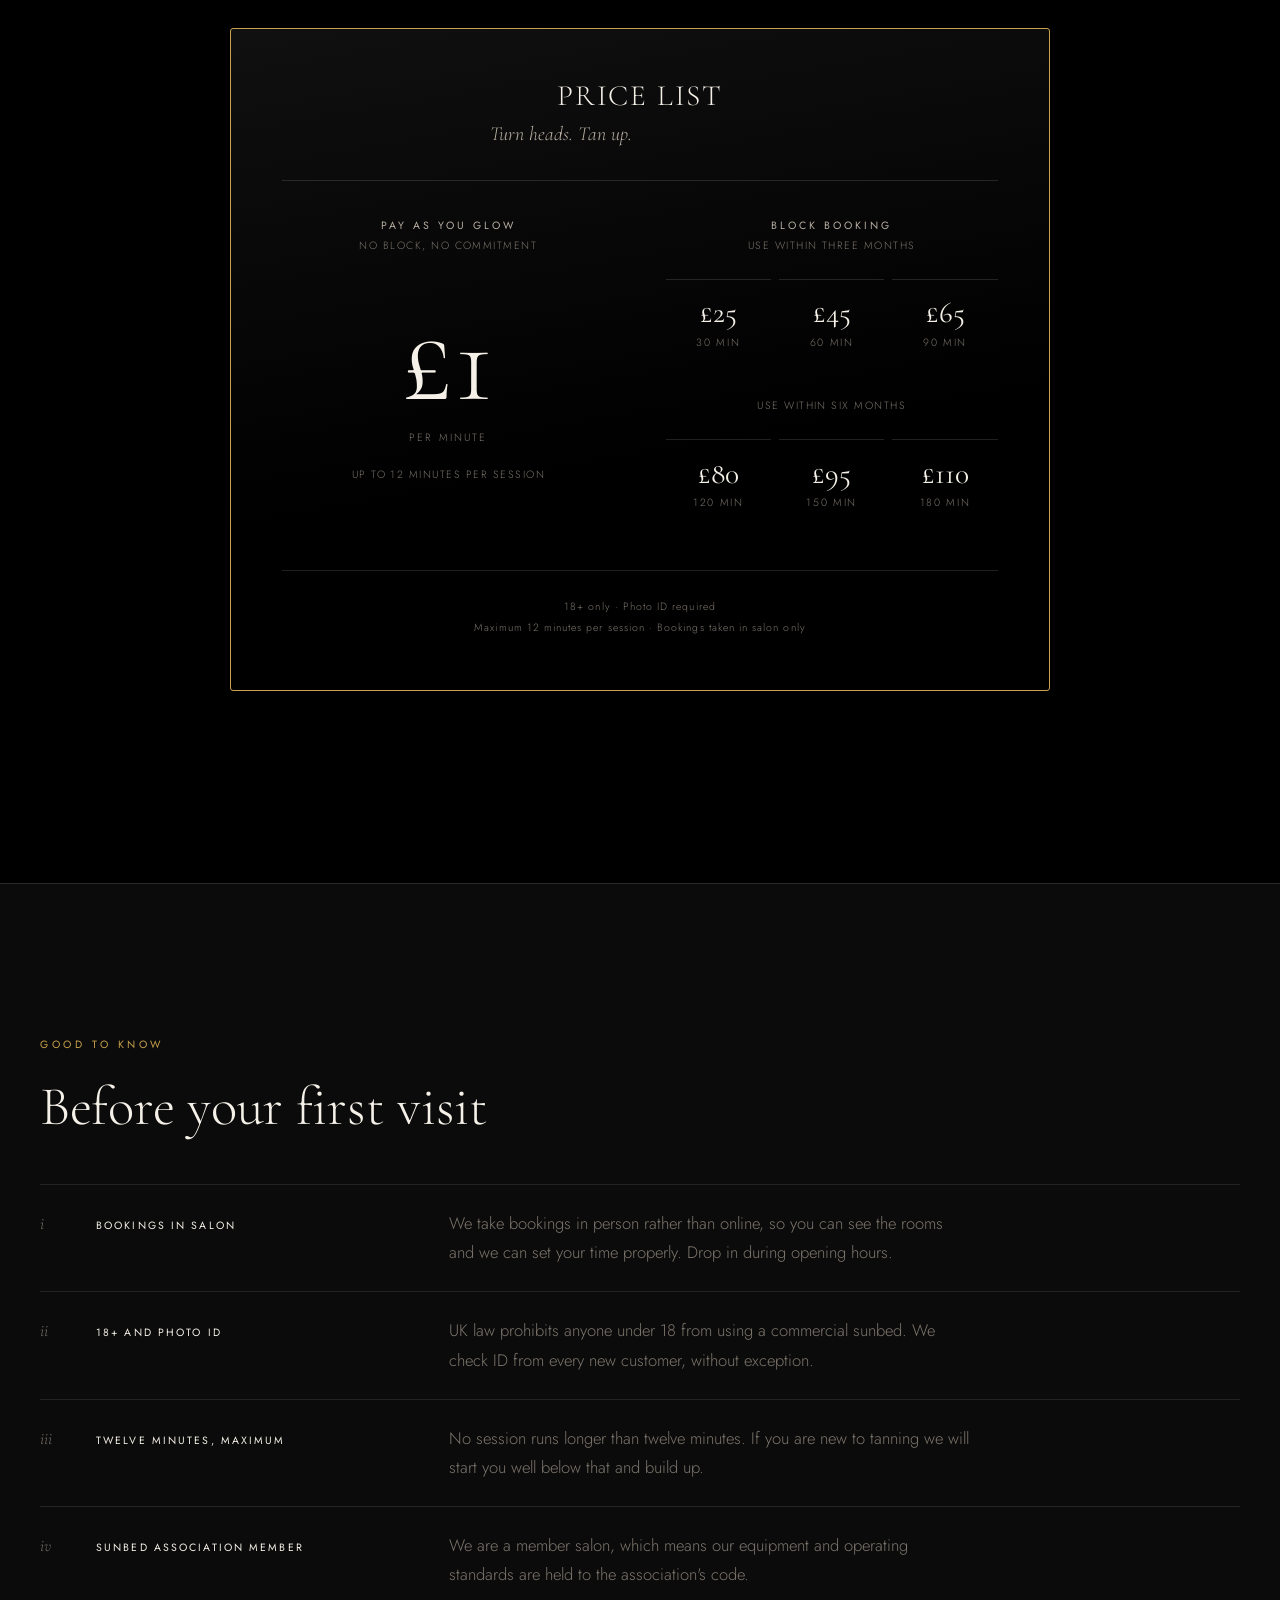
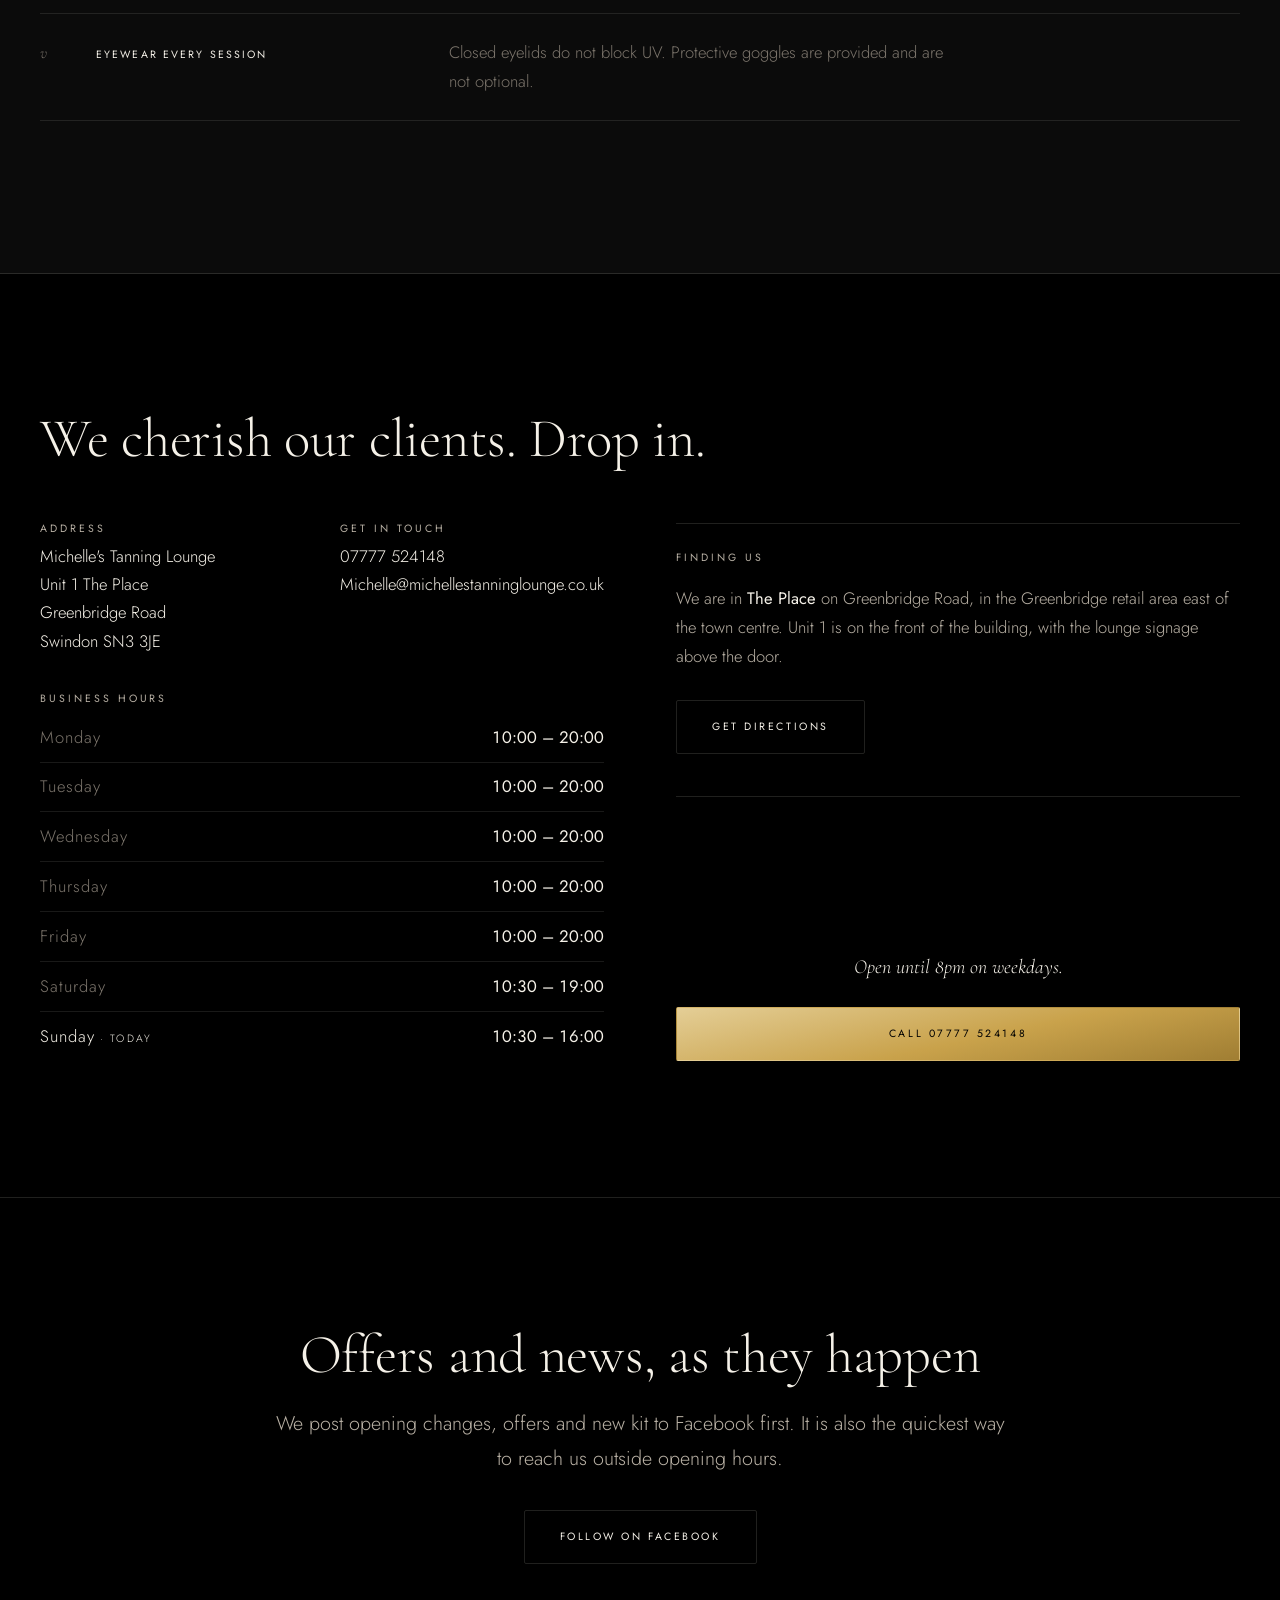
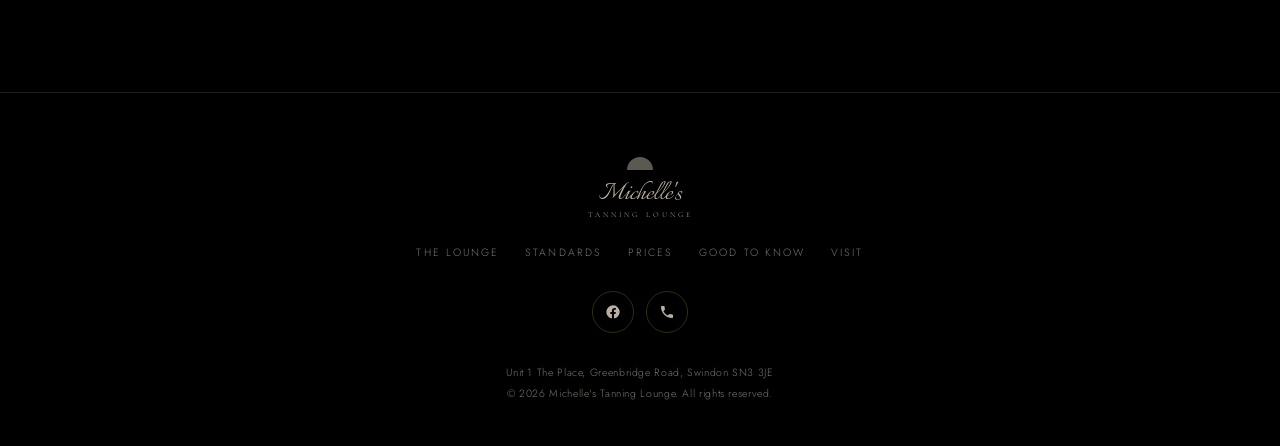
==== commit ffeee109: "Round 6 craft fixes: mobile hero collision, a real scale event The decisive one, and mine: on the mo" ====
--- a/michelles-tanning-salon/index.html
+++ b/michelles-tanning-salon/index.html
@@ -98,7 +98,7 @@
     <div class="split">
       <div class="split__txt" data-rv>
         <span class="label">A luxury tanning experience</span>
-        <h2>The area's only dedicated <span class="gold">tanning bed salon</span></h2>
+        <h2>The area's <span class="gold">only</span> dedicated tanning bed salon</h2>
         <p class="lead" style="margin-top:1.6rem">We brought the glow to Greenbridge. Michelle's is built around one thing and does it properly &mdash; Ergoline beds, private rooms, and someone on hand who will tell you honestly how long you should be on them.</p>
         <p>Every room is yours alone for the session, cleaned down between every single use. Come in, take twelve minutes for yourself, and leave looking like you have been somewhere warmer than Swindon.</p>
         <p class="pull">Bronze, shine, and feel your best.</p>
--- a/michelles-tanning-salon/assets/css/style.css
+++ b/michelles-tanning-salon/assets/css/style.css
@@ -33,7 +33,8 @@
   --t-h3:clamp(1.4rem,1.2rem + .8vw,2rem);
   --t-h2:clamp(2rem,1.5rem + 2.4vw,3.6rem);
   --t-h1:clamp(2.9rem,1.9rem + 4.6vw,5.6rem);
-  --t-figure:clamp(4.4rem,15vw,7.5rem);  /* the £1 — the page's one scale event */
+  --t-statement:clamp(2.3rem,1.4rem + 3.6vw,4.5rem); /* above h2 — the quiet section */
+  --t-figure:clamp(4.4rem,15vw,7.5rem);  /* the £1 — the page's largest mark */
 
   --pad:clamp(1.2rem,5vw,2.5rem);
   --wrap:1240px;
@@ -141,7 +142,7 @@
 
 .nav__tel{
   display:inline-flex;align-items:center;gap:.5rem;
-  font-size:var(--t-label);letter-spacing:.16em;color:var(--gold-lt);
+  font-size:var(--t-label);letter-spacing:.16em;color:var(--gold);
   padding:.5rem .9rem;border:1px solid var(--rule);border-radius:2px;
   transition:border-color .5s var(--ease),background .5s var(--ease);
   white-space:nowrap;
@@ -223,8 +224,9 @@
 .hero__cta .btn{flex:1 1 auto;min-width:min(100%,268px)}
 @media (min-width:560px){.hero__cta .btn{flex:0 0 auto;min-width:262px}}
 .hero__foot{
-  position:absolute;left:0;right:0;bottom:1.6rem;z-index:2;
+  position:relative;z-index:2;margin-top:clamp(2.6rem,6vw,4rem);
   display:flex;justify-content:flex-start;gap:clamp(1rem,4vw,3rem);flex-wrap:wrap;
+  row-gap:.7rem;
   font-size:var(--t-label);letter-spacing:.24em;text-transform:uppercase;color:var(--dim);
   width:min(100% - (var(--pad)*2),var(--wrap));margin-inline:auto;
 }
@@ -381,7 +383,7 @@
   .sheet{display:none}
   .split{grid-template-columns:1fr 1fr}
     .gal{grid-template-columns:repeat(4,1fr)}
-  .price__grid{grid-template-columns:.85fr 1.15fr;gap:3rem;align-items:start}
+  .price__grid{grid-template-columns:1fr 1fr;gap:clamp(2rem,4vw,3.4rem);align-items:start}
   .visit{grid-template-columns:1fr 1fr}
   .know li{grid-template-columns:1.9rem minmax(0,.62fr) minmax(0,1.5fr);gap:1.6rem;align-items:baseline}
   .know .n{grid-row:1}
@@ -440,13 +442,13 @@
 .breath{padding-block:clamp(7rem,16vw,13rem)}
 .statement{
   font-family:var(--serif);font-weight:300;
-  font-size:var(--t-h2);
-  line-height:1.3;color:var(--cream);text-wrap:pretty;
-  max-width:32ch;margin-inline:auto;text-align:center;
+  font-size:var(--t-statement);
+  line-height:1.22;color:var(--cream);text-wrap:balance;
+  max-width:22ch;margin-inline:auto;text-align:center;
 }
 .runs{
-  display:grid;gap:1rem;margin-top:clamp(2.6rem,6vw,4rem);
-  max-width:60ch;margin-inline:auto;
+  display:grid;gap:1rem;margin-top:clamp(2.8rem,6vw,4.2rem);
+  max-width:none;
 }
 .runs p{color:var(--stone);font-size:var(--t-body);max-width:none}
 .runs b{color:var(--stone);font-weight:400}
@@ -456,6 +458,9 @@
 
 /* the destination section breathes wider than the connective ones */
 #prices{padding-block:clamp(7rem,15vw,12rem)}
+#lounge{padding-block:clamp(6rem,11vw,8.5rem)}
+#know{padding-block:clamp(6.5rem,12vw,9.5rem)}
+#visit{padding-block:clamp(6rem,11vw,8.5rem)}
 .join{padding-block:clamp(6rem,10vw,8rem)}
 
 /* header rides the same gutter as the body */
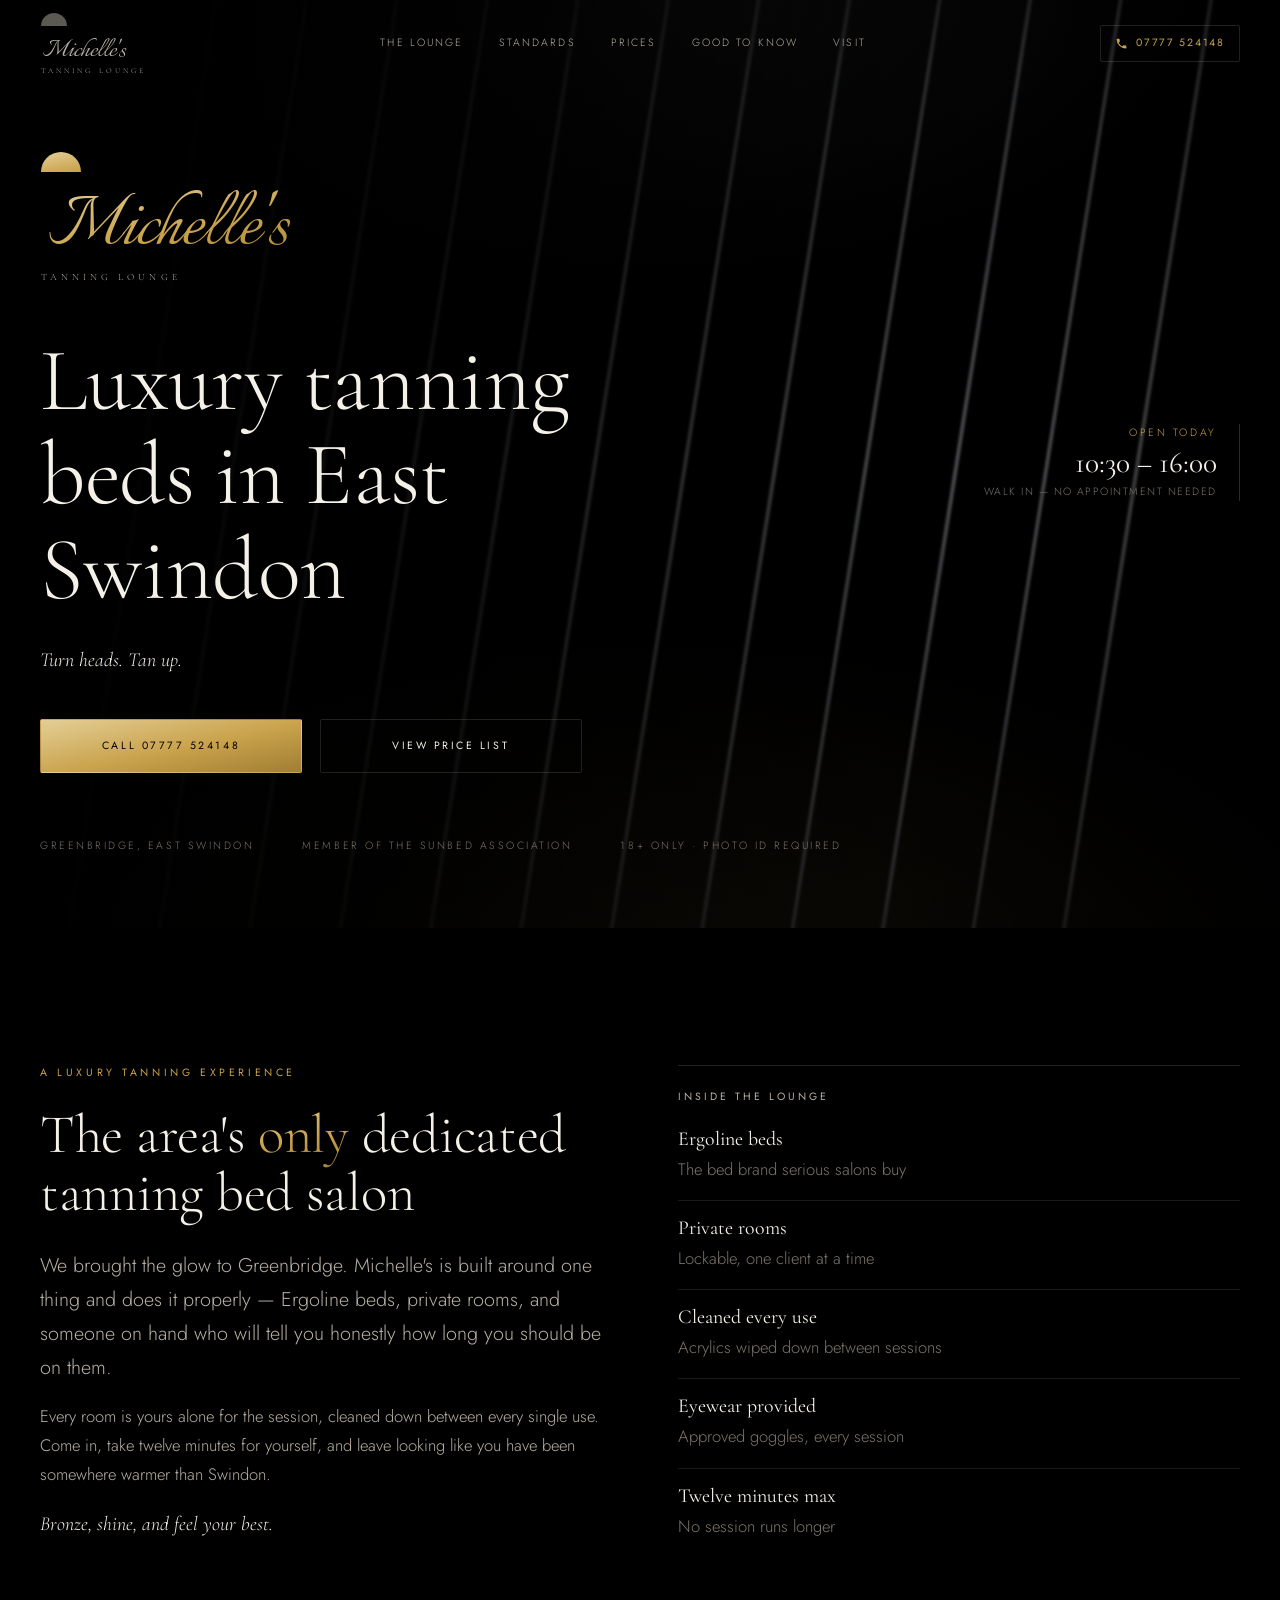
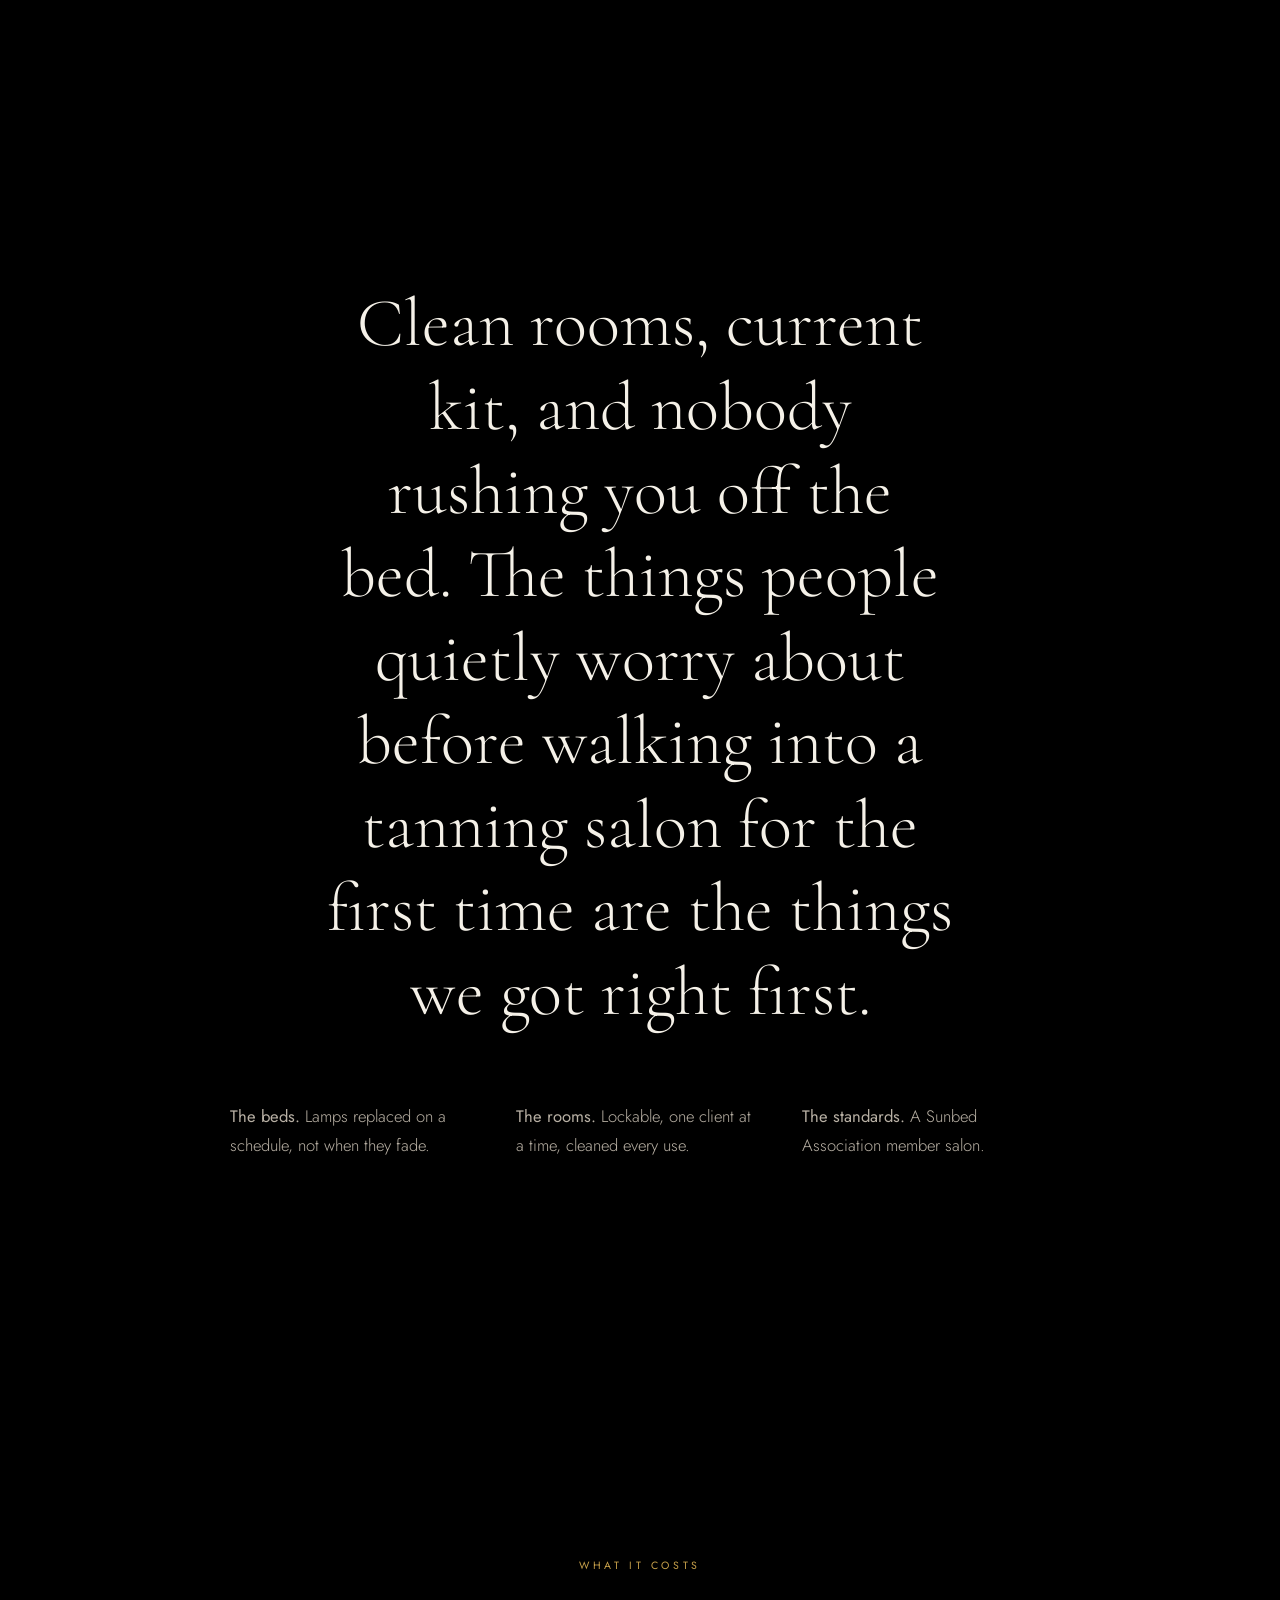
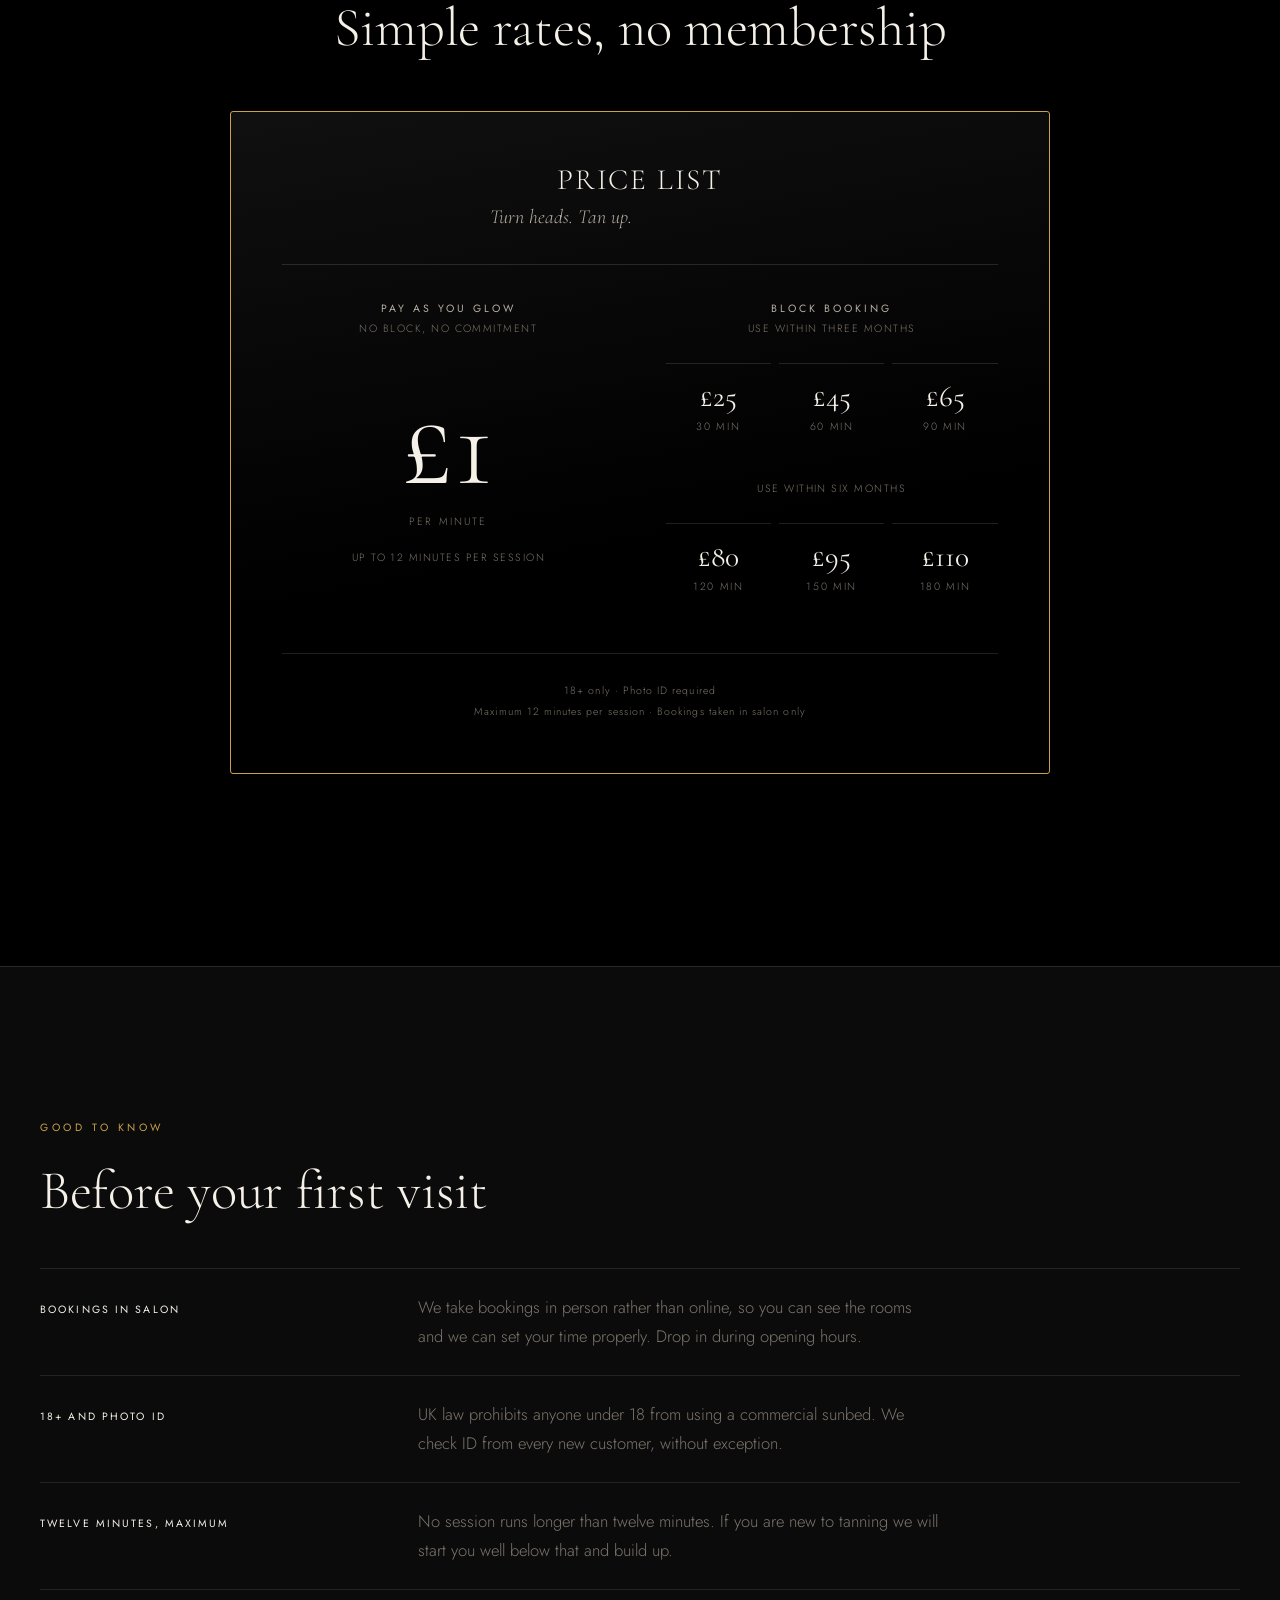
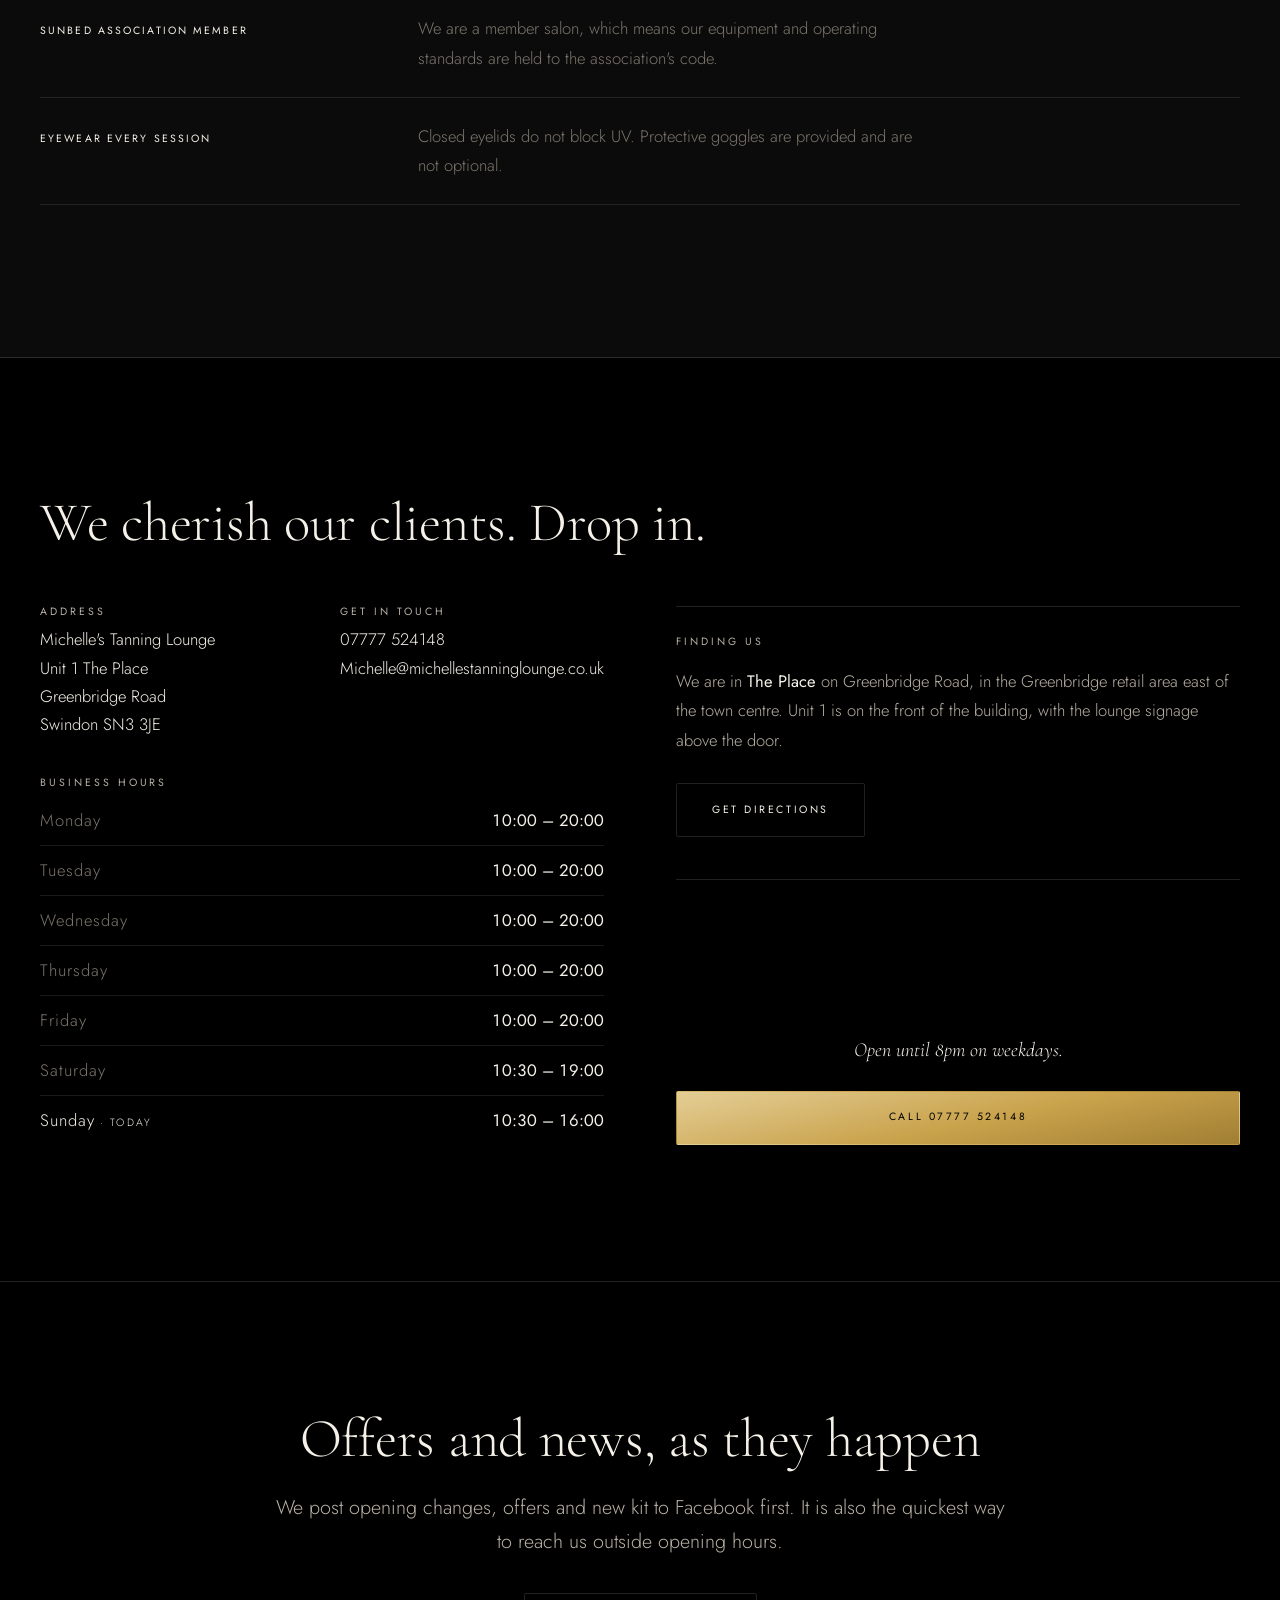
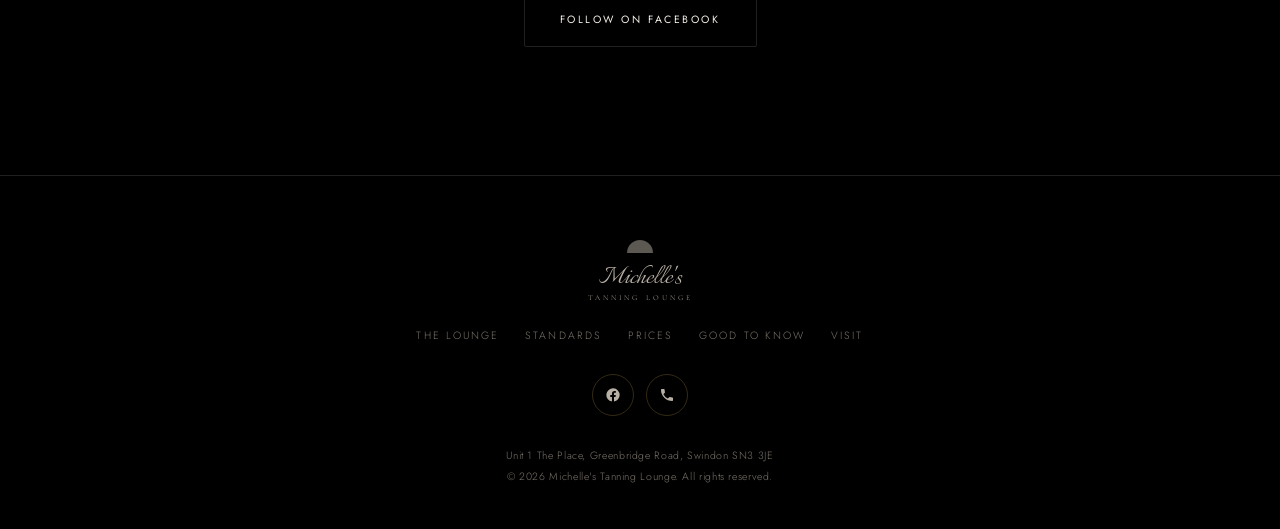
==== commit 2c1ba897: "Round 7: occupy the hero's right column, make the lamps visible Six of seven previous fixes verified" ====
--- a/michelles-tanning-salon/index.html
+++ b/michelles-tanning-salon/index.html
@@ -79,6 +79,11 @@
     </span>
     <h1>Luxury tanning beds in East Swindon</h1>
     <p class="hero__tag">Turn heads. Tan up.</p>
+    <aside class="hero__now" aria-label="Opening hours">
+      <span class="hero__now-l">Open today</span>
+      <b class="hero__now-t" data-today>10:00 &ndash; 20:00</b>
+      <span class="hero__now-s">Walk in &mdash; no appointment needed</span>
+    </aside>
     <div class="hero__cta">
       <a class="btn" href="tel:07777524148">Call 07777 524148</a>
       <a class="btn btn--line" href="#prices">View price list</a>
@@ -165,7 +170,7 @@
 <section class="sec" id="prices">
   <div class="narrow">
     <div style="text-align:center;margin-bottom:clamp(2.4rem,5vw,3.4rem)" data-rv>
-      <span class="label label--c">Price list</span>
+      <span class="label label--c">What it costs</span>
       <h2>Simple rates, no membership</h2>
     </div>
 
@@ -220,27 +225,22 @@
     </div>
     <ul class="know" data-rvs>
       <li>
-        <span class="n">i</span>
         <h4>Bookings in salon</h4>
         <p>We take bookings in person rather than online, so you can see the rooms and we can set your time properly. Drop in during opening hours.</p>
       </li>
       <li>
-        <span class="n">ii</span>
         <h4>18+ and photo ID</h4>
         <p>UK law prohibits anyone under 18 from using a commercial sunbed. We check ID from every new customer, without exception.</p>
       </li>
       <li>
-        <span class="n">iii</span>
         <h4>Twelve minutes, maximum</h4>
         <p>No session runs longer than twelve minutes. If you are new to tanning we will start you well below that and build up.</p>
       </li>
       <li>
-        <span class="n">iv</span>
         <h4>Sunbed Association member</h4>
         <p>We are a member salon, which means our equipment and operating standards are held to the association's code.</p>
       </li>
       <li>
-        <span class="n">v</span>
         <h4>Eyewear every session</h4>
         <p>Closed eyelids do not block UV. Protective goggles are provided and are not optional.</p>
       </li>
--- a/michelles-tanning-salon/assets/css/style.css
+++ b/michelles-tanning-salon/assets/css/style.css
@@ -203,17 +203,30 @@
     radial-gradient(58% 40% at 50% 8%,rgba(226,231,244,.09),transparent 62%),
     radial-gradient(70% 50% at 50% 100%,rgba(201,162,75,.13),transparent 68%);
 }
-.hero__tubes{position:absolute;inset:0;display:flex;justify-content:center;gap:clamp(14px,3.4vw,44px);
-  opacity:.5;transform:skewX(-9deg) scale(1.35)}
-.hero__tubes i{display:block;width:2px;height:100%;
-  background:linear-gradient(180deg,transparent,rgba(226,231,244,.42) 22%,rgba(255,255,255,.62) 50%,rgba(226,231,244,.36) 78%,transparent);
-  filter:blur(1.5px);animation:tube 7s ease-in-out infinite}
+.hero__tubes{position:absolute;inset:0;display:flex;justify-content:center;gap:clamp(26px,5vw,64px);
+  opacity:1;transform:skewX(-9deg) scale(1.35)}
+.hero__tubes i{display:block;width:3px;height:100%;
+  background:linear-gradient(180deg,transparent,rgba(226,231,244,.30) 18%,rgba(236,240,250,.52) 50%,rgba(226,231,244,.26) 82%,transparent);
+  filter:blur(.7px);animation:tube 7s ease-in-out infinite}
 .hero__tubes i:nth-child(2n){animation-delay:-2.4s}
 .hero__tubes i:nth-child(3n){animation-delay:-4.1s}
 .hero__vig{position:absolute;inset:0;
-  background:radial-gradient(72% 62% at 50% 44%,transparent 8%,rgba(0,0,0,.72) 62%,#000 100%)}
+  background:linear-gradient(100deg,#000 12%,rgba(0,0,0,.86) 38%,rgba(0,0,0,.42) 72%,rgba(0,0,0,.66) 100%)}
 .hero__in{position:relative;z-index:2;display:grid;justify-items:start;gap:0;
   width:min(100% - (var(--pad)*2),var(--wrap));margin-inline:auto;text-align:left}
+.hero__now{
+  justify-self:start;display:grid;gap:.35rem;
+  margin:2.4rem 0 0;padding-left:1.1rem;border-left:1px solid var(--hair);
+}
+.hero__now-l{font-size:var(--t-label);letter-spacing:.24em;text-transform:uppercase;color:var(--gold)}
+.hero__now-t{font-family:var(--serif);font-size:var(--t-h3);color:var(--cream);font-weight:400;line-height:1}
+.hero__now-s{font-size:var(--t-label);letter-spacing:.14em;text-transform:uppercase;color:var(--dim)}
+@media (min-width:1000px){
+  .hero__in{grid-template-columns:minmax(0,1fr) auto;align-items:end;column-gap:3rem}
+  .hero__in>.mark,.hero__in>h1,.hero__in>.hero__tag,.hero__in>.hero__cta{grid-column:1}
+  .hero__now{grid-column:2;grid-row:1/span 4;align-self:center;justify-self:end;margin:0;
+    text-align:right;padding:0 1.4rem 0 0;border-left:0;border-right:1px solid var(--hair)}
+}
 .hero__mark{margin-bottom:clamp(2rem,5vw,3.2rem)}
 .hero h1{max-width:13ch;margin-bottom:1.6rem}
 .hero__tag{
@@ -231,7 +244,7 @@
   width:min(100% - (var(--pad)*2),var(--wrap));margin-inline:auto;
 }
 
-@keyframes tube{0%,100%{opacity:.4}50%{opacity:.95}}
+@keyframes tube{0%,100%{opacity:.55}50%{opacity:1}}
 
 /* ---------- trust strip ---------- */
 .strip{border-block:1px solid var(--rule);background:var(--panel)}
@@ -305,11 +318,10 @@
 
 /* ---------- know list ---------- */
 .know{display:grid;gap:0;border-top:1px solid var(--hair-soft)}
-.know li{display:grid;grid-template-columns:1.9rem minmax(0,1fr);gap:.45rem 1.1rem;align-items:baseline;
+.know li{display:grid;grid-template-columns:minmax(0,1fr);gap:.45rem 1.1rem;align-items:baseline;
   padding:1.5rem 0;border-bottom:1px solid var(--hair-soft)}
-.know .n{grid-column:1;grid-row:1}
-.know h4{grid-column:2;grid-row:1}
-.know p{grid-column:2;grid-row:2}
+.know h4{grid-column:1;grid-row:1}
+.know p{grid-column:1;grid-row:2}
 .know .n{font-family:var(--serif);font-size:var(--t-body);color:var(--dim);font-style:italic}
 .know h4{font-family:var(--sans);font-size:var(--t-label);letter-spacing:.2em;text-transform:uppercase;
   color:var(--cream);font-weight:400;margin-bottom:.35rem}
@@ -345,7 +357,7 @@
 .ft__soc{display:flex;justify-content:center;gap:.8rem;margin-bottom:1.8rem}
 .ft__soc a{width:42px;height:42px;border:1px solid var(--hair);border-radius:50%;
   display:grid;place-items:center;transition:border-color .5s,transform .5s var(--ease)}
-.ft__soc a:hover{border-color:var(--gold);transform:translateY(-2px)}
+.ft__soc a:hover{transform:translateY(-2px)}
 .ft__soc svg{width:16px;height:16px;fill:var(--stone)}
 .ft__soc a:hover svg{fill:var(--gold)}
 .ft__fine{font-size:var(--t-label);color:var(--dim);letter-spacing:.06em;line-height:2;
@@ -385,10 +397,9 @@
     .gal{grid-template-columns:repeat(4,1fr)}
   .price__grid{grid-template-columns:1fr 1fr;gap:clamp(2rem,4vw,3.4rem);align-items:start}
   .visit{grid-template-columns:1fr 1fr}
-  .know li{grid-template-columns:1.9rem minmax(0,.62fr) minmax(0,1.5fr);gap:1.6rem;align-items:baseline}
-  .know .n{grid-row:1}
-  .know h4{grid-column:2;grid-row:1;margin-bottom:0}
-  .know p{grid-column:3;grid-row:1}
+  .know li{grid-template-columns:minmax(0,.62fr) minmax(0,1.5fr);gap:2.4rem;align-items:baseline}
+  .know h4{grid-column:1;grid-row:1;margin-bottom:0}
+  .know p{grid-column:2;grid-row:1}
 }
 
 @media (prefers-reduced-motion:reduce){
@@ -468,3 +479,16 @@
 
 /* footer measure: set, not orphaned */
 .ft__fine{max-width:none}
+
+
+/* mobile rhythm: the desktop variation did not carry down */
+@media (max-width:700px){
+  #lounge{padding-block:6rem}
+  .breath{padding-block:8.5rem}
+  #prices{padding-block:7.5rem}
+  #know{padding-block:6.5rem}
+  #visit{padding-block:6rem}
+  .join{padding-block:5rem}
+}
+/* the centred statement's rag needs a tighter measure to taper cleanly */
+.statement{max-width:19ch}
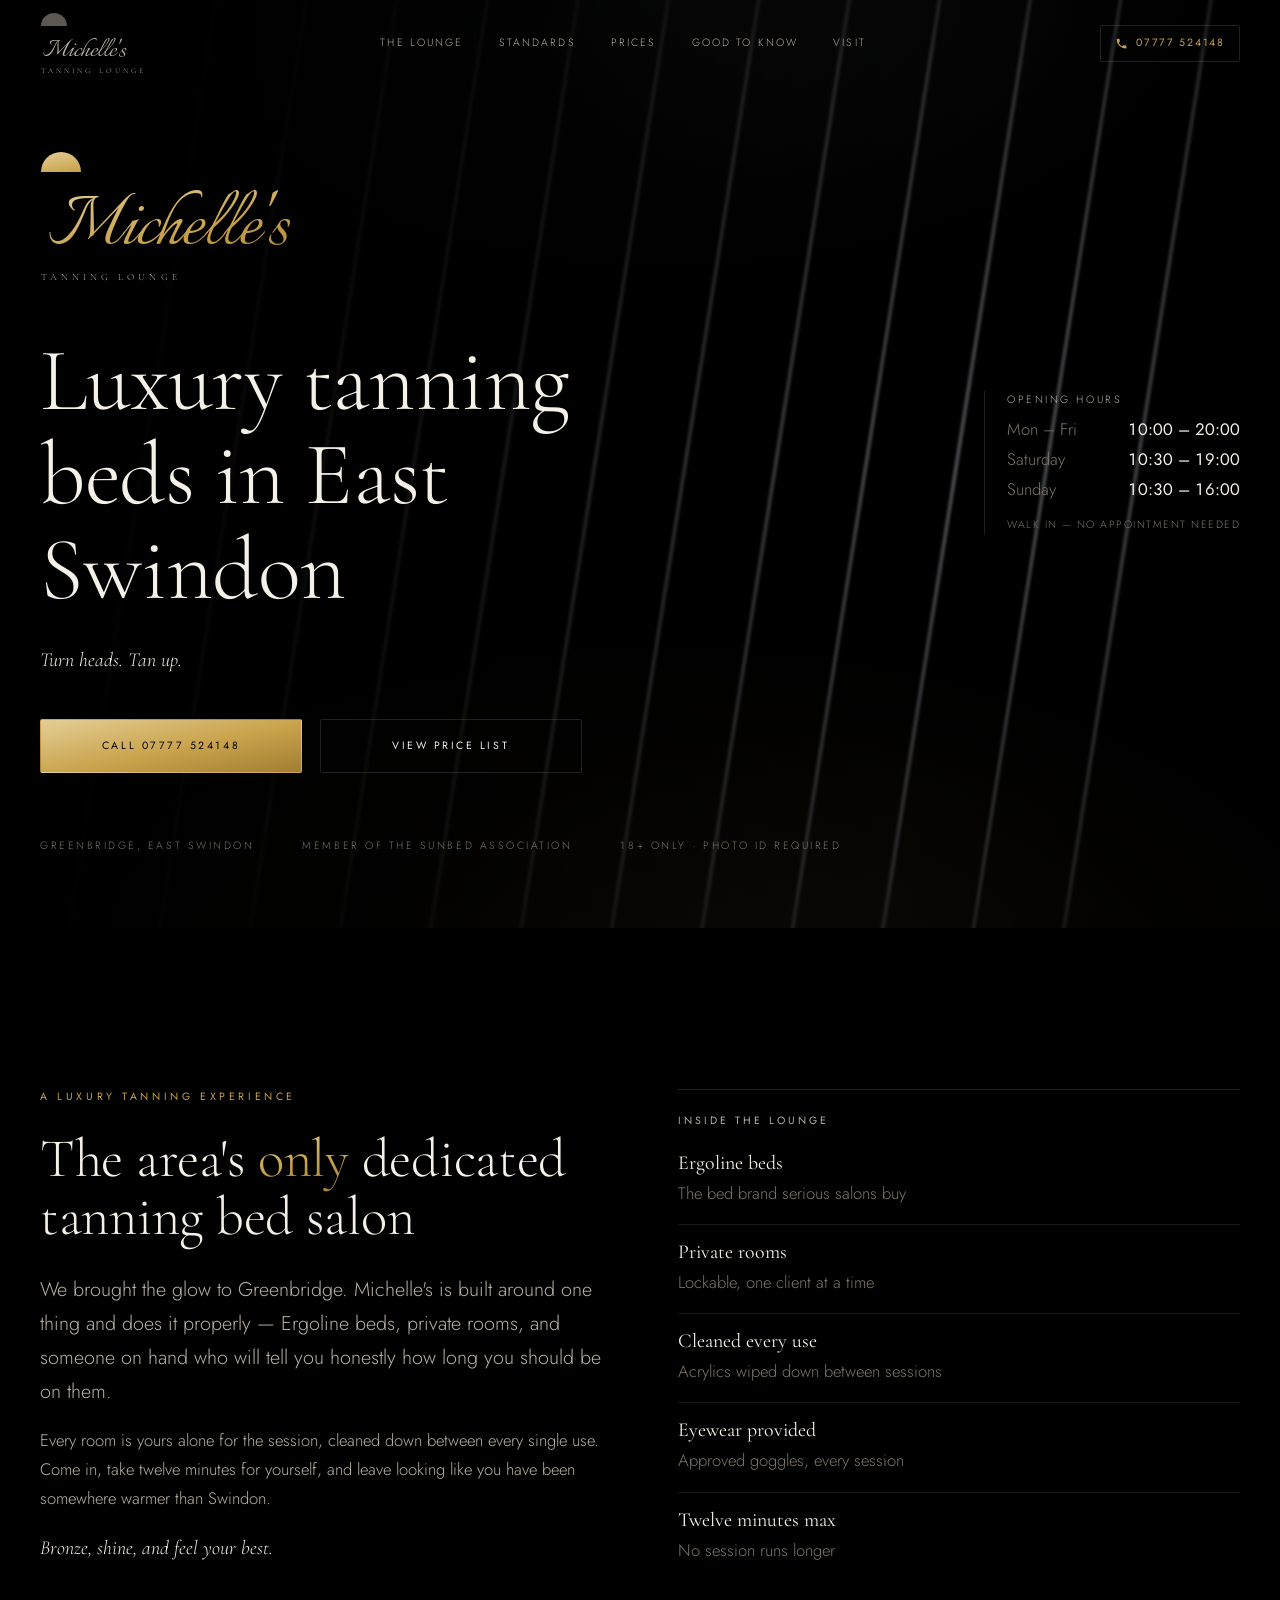
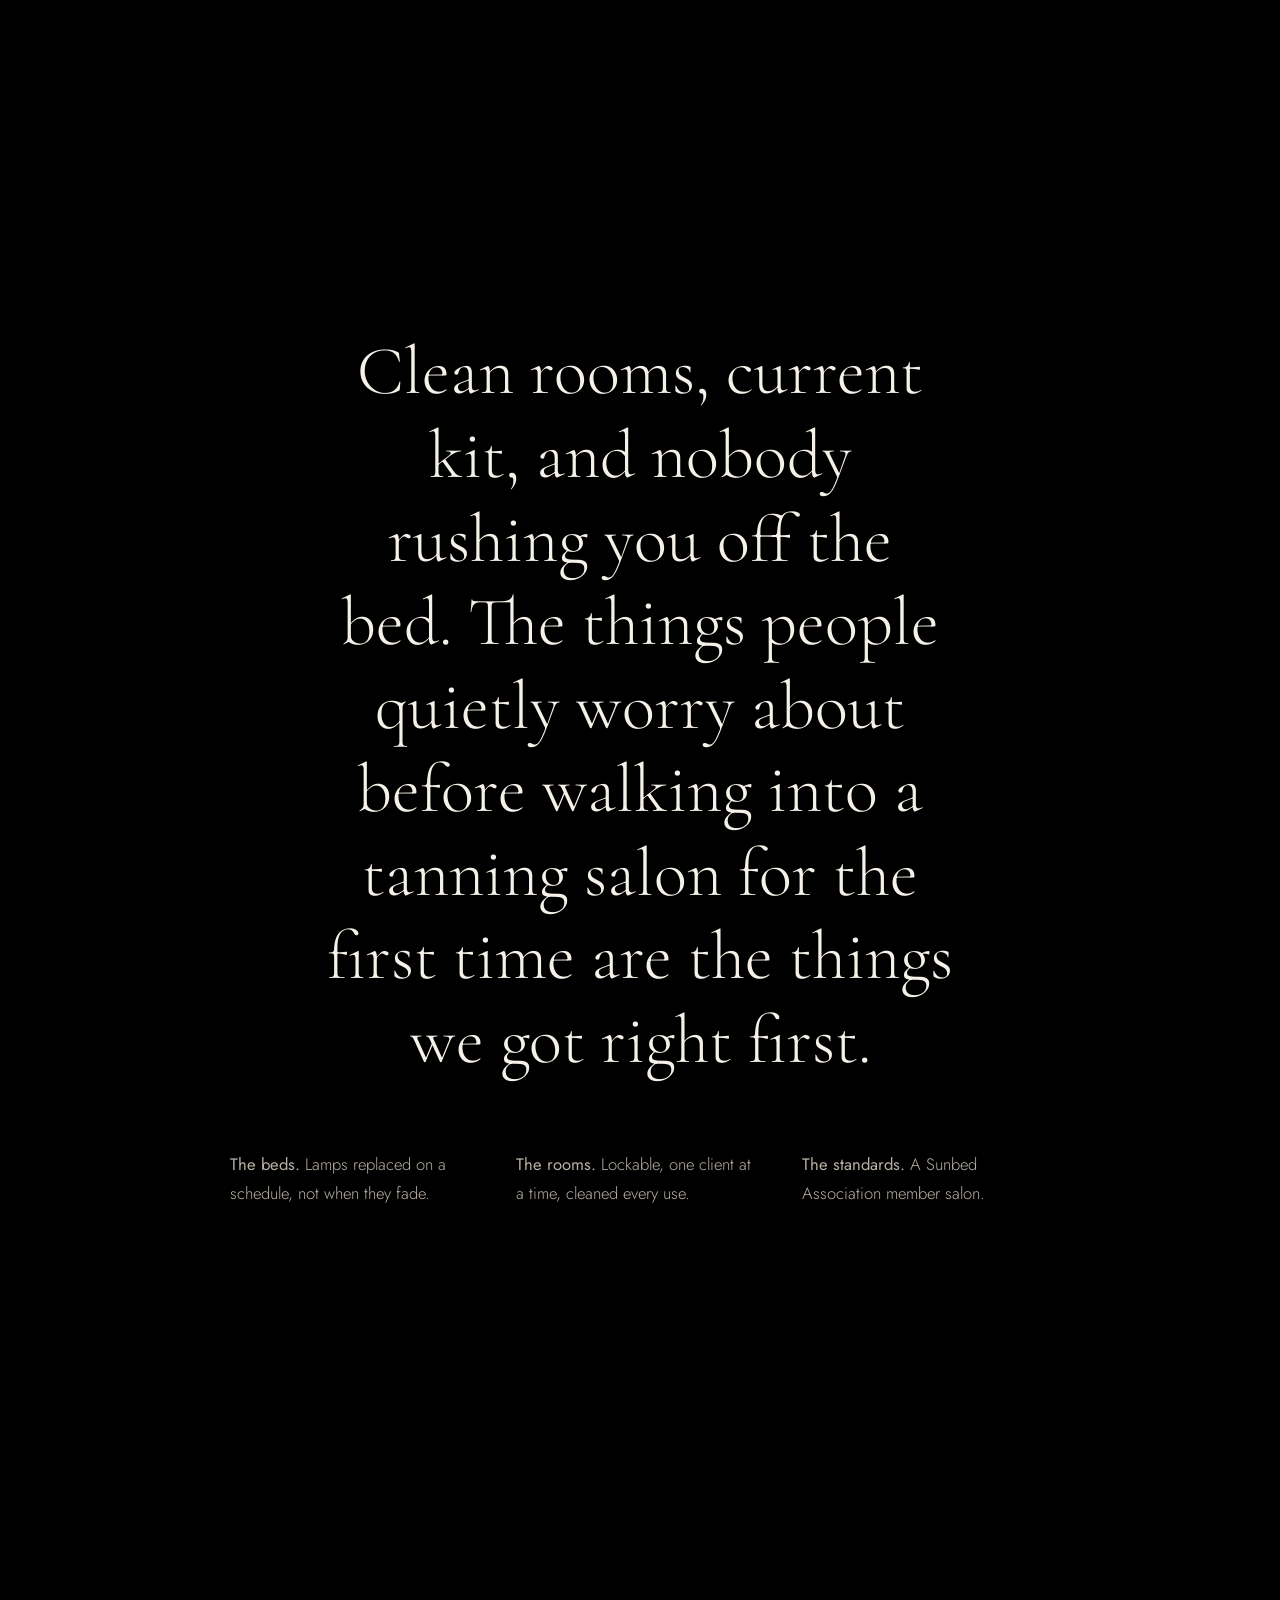
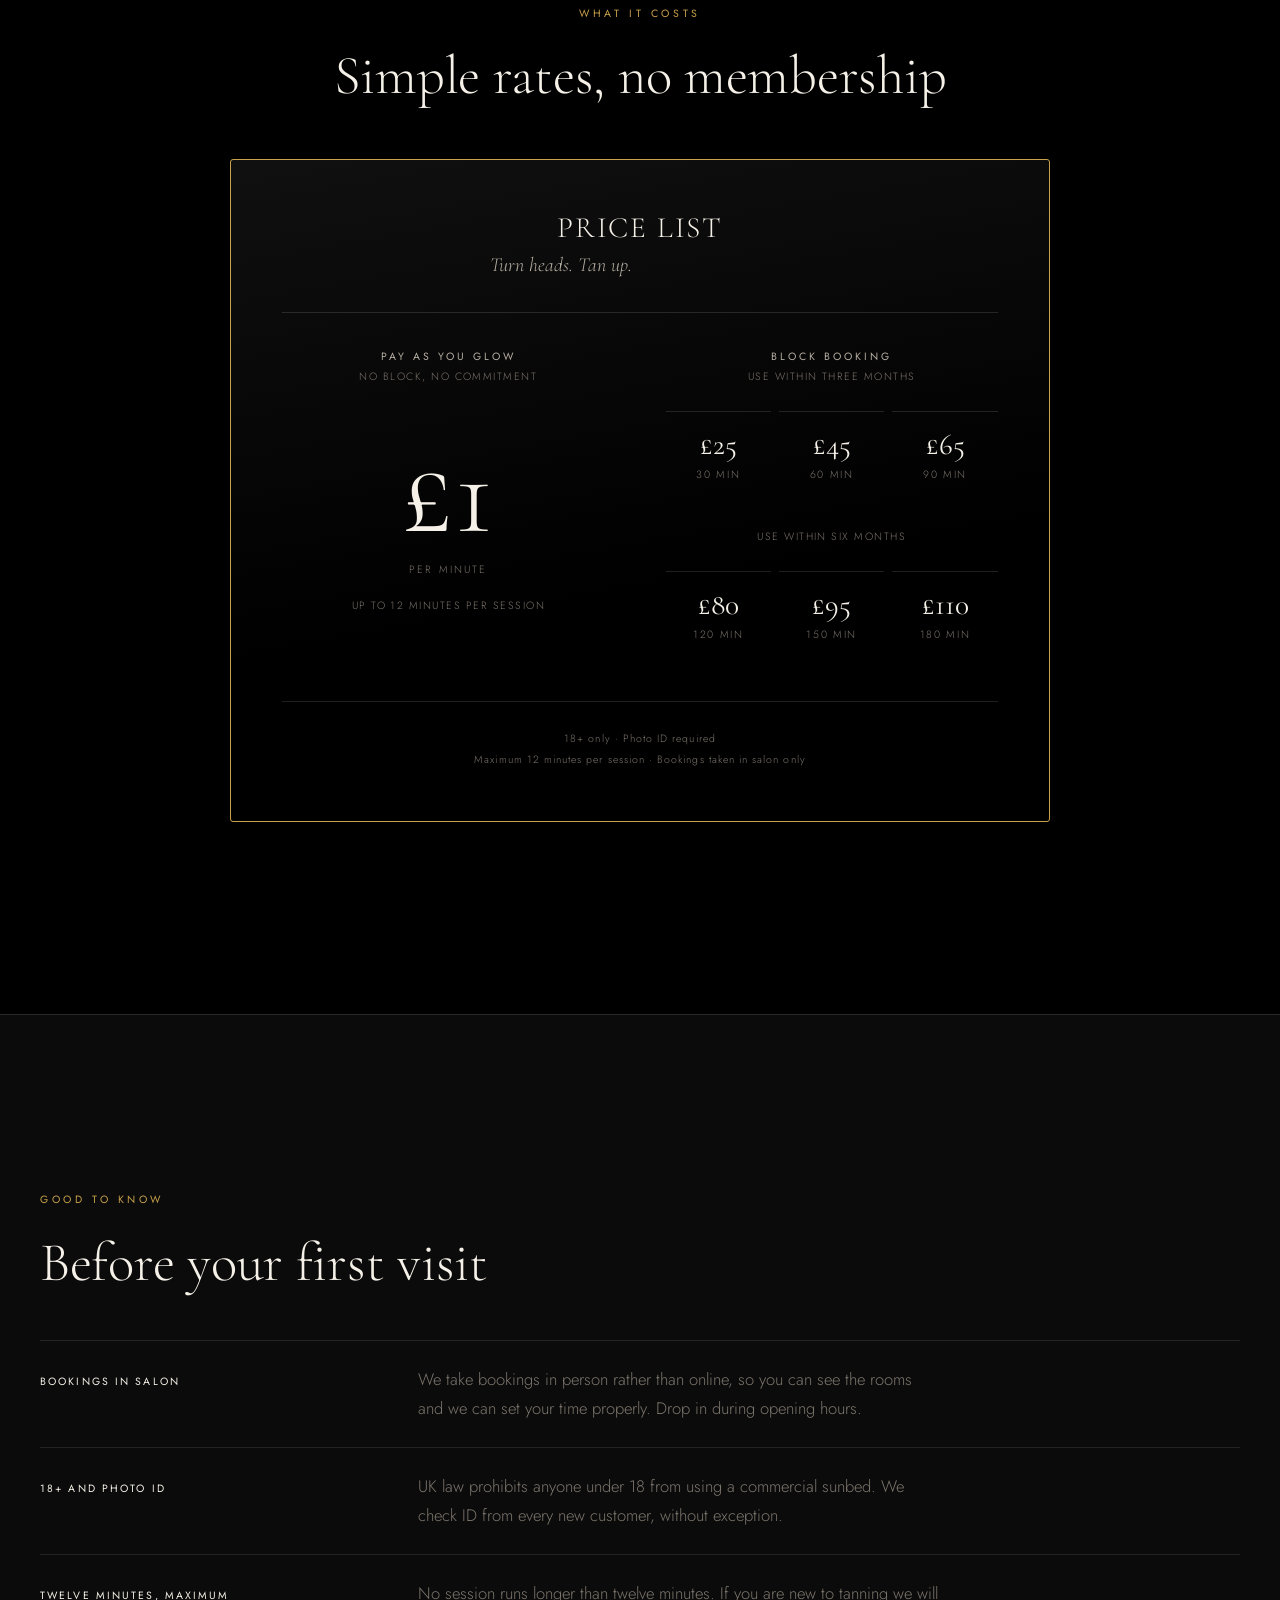
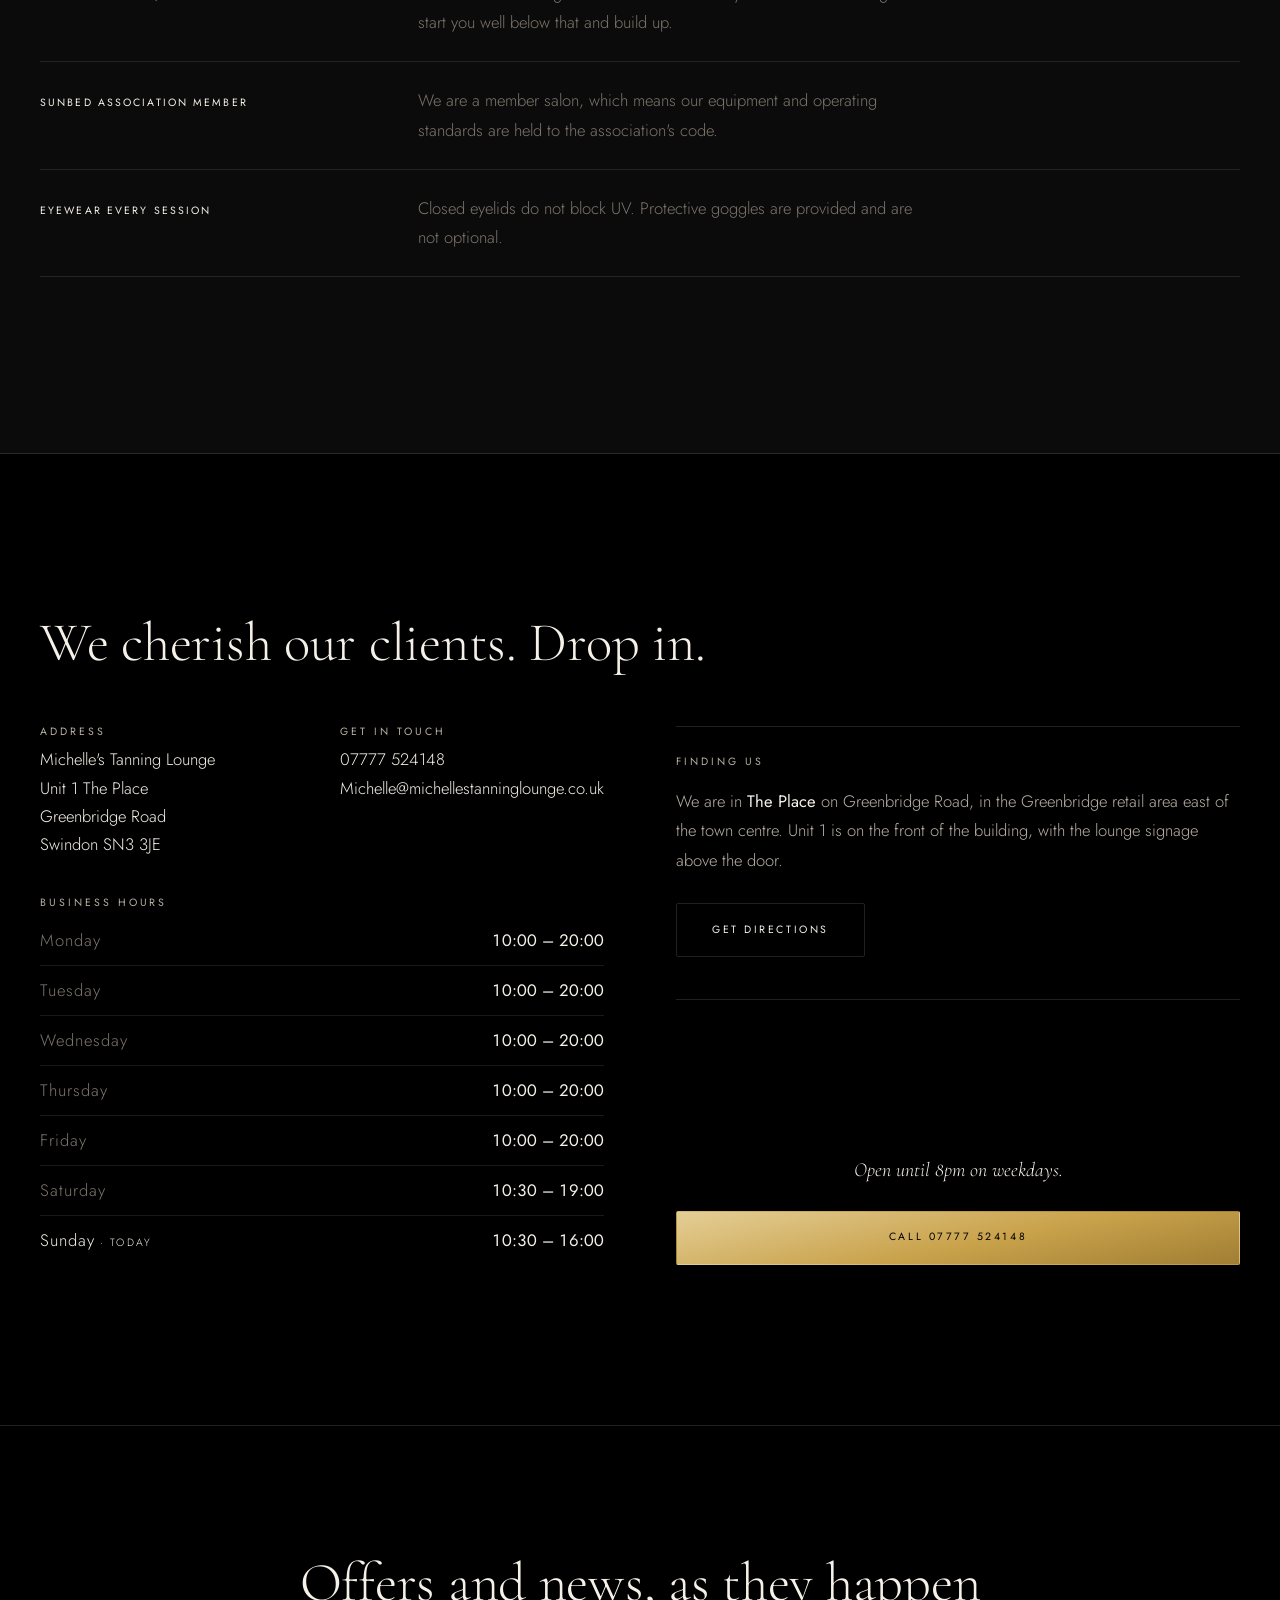
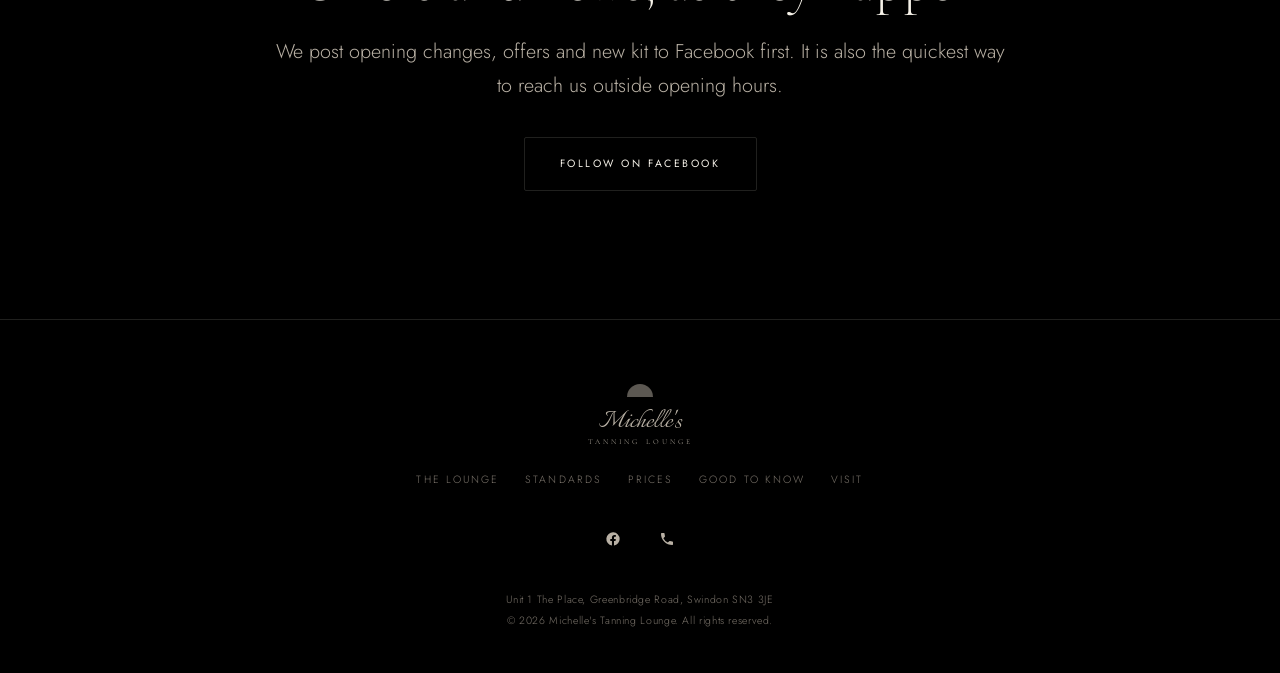
==== commit 1f2d99df: "Remove a hero block that could state false opening hours The datum I added last round asserted "Open" ====
--- a/michelles-tanning-salon/index.html
+++ b/michelles-tanning-salon/index.html
@@ -80,8 +80,12 @@
     <h1>Luxury tanning beds in East Swindon</h1>
     <p class="hero__tag">Turn heads. Tan up.</p>
     <aside class="hero__now" aria-label="Opening hours">
-      <span class="hero__now-l">Open today</span>
-      <b class="hero__now-t" data-today>10:00 &ndash; 20:00</b>
+      <span class="hero__now-l">Opening hours</span>
+      <ul class="hero__now-h">
+        <li><span>Mon &ndash; Fri</span><b>10:00 &ndash; 20:00</b></li>
+        <li><span>Saturday</span><b>10:30 &ndash; 19:00</b></li>
+        <li><span>Sunday</span><b>10:30 &ndash; 16:00</b></li>
+      </ul>
       <span class="hero__now-s">Walk in &mdash; no appointment needed</span>
     </aside>
     <div class="hero__cta">
--- a/michelles-tanning-salon/assets/css/style.css
+++ b/michelles-tanning-salon/assets/css/style.css
@@ -216,16 +216,20 @@
   width:min(100% - (var(--pad)*2),var(--wrap));margin-inline:auto;text-align:left}
 .hero__now{
   justify-self:start;display:grid;gap:.35rem;
-  margin:2.4rem 0 0;padding-left:1.1rem;border-left:1px solid var(--hair);
-}
-.hero__now-l{font-size:var(--t-label);letter-spacing:.24em;text-transform:uppercase;color:var(--gold)}
-.hero__now-t{font-family:var(--serif);font-size:var(--t-h3);color:var(--cream);font-weight:400;line-height:1}
+  margin:2.4rem 0 0;padding-left:1.1rem;border-left:1px solid var(--rule);
+}
+.hero__now-l{font-size:var(--t-label);letter-spacing:.24em;text-transform:uppercase;color:var(--stone)}
+.hero__now-h{display:grid;gap:.3rem;margin:.15rem 0 .55rem}
+.hero__now-h li{display:flex;gap:1.2rem;justify-content:space-between;
+  font-size:var(--t-body);line-height:1.5}
+.hero__now-h span{color:var(--dim)}
+.hero__now-h b{color:var(--cream);font-weight:400;font-variant-numeric:tabular-nums}
 .hero__now-s{font-size:var(--t-label);letter-spacing:.14em;text-transform:uppercase;color:var(--dim)}
 @media (min-width:1000px){
   .hero__in{grid-template-columns:minmax(0,1fr) auto;align-items:end;column-gap:3rem}
   .hero__in>.mark,.hero__in>h1,.hero__in>.hero__tag,.hero__in>.hero__cta{grid-column:1}
   .hero__now{grid-column:2;grid-row:1/span 4;align-self:center;justify-self:end;margin:0;
-    text-align:right;padding:0 1.4rem 0 0;border-left:0;border-right:1px solid var(--hair)}
+    text-align:left;padding:0 0 0 1.4rem;border-right:0;border-left:1px solid var(--rule)}
 }
 .hero__mark{margin-bottom:clamp(2rem,5vw,3.2rem)}
 .hero h1{max-width:13ch;margin-bottom:1.6rem}
@@ -355,8 +359,8 @@
   transition:color .55s var(--ease)}
 .ft__nav a:hover{color:var(--gold)}
 .ft__soc{display:flex;justify-content:center;gap:.8rem;margin-bottom:1.8rem}
-.ft__soc a{width:42px;height:42px;border:1px solid var(--hair);border-radius:50%;
-  display:grid;place-items:center;transition:border-color .5s,transform .5s var(--ease)}
+.ft__soc a{width:42px;height:42px;display:grid;place-items:center;
+  transition:transform .5s var(--ease),opacity .5s}
 .ft__soc a:hover{transform:translateY(-2px)}
 .ft__soc svg{width:16px;height:16px;fill:var(--stone)}
 .ft__soc a:hover svg{fill:var(--gold)}
@@ -469,9 +473,9 @@
 
 /* the destination section breathes wider than the connective ones */
 #prices{padding-block:clamp(7rem,15vw,12rem)}
-#lounge{padding-block:clamp(6rem,11vw,8.5rem)}
-#know{padding-block:clamp(6.5rem,12vw,9.5rem)}
-#visit{padding-block:clamp(6rem,11vw,8.5rem)}
+#lounge{padding-block:clamp(6rem,13vw,10rem)}
+#know{padding-block:clamp(6.5rem,14vw,11rem)}
+#visit{padding-block:clamp(6rem,13vw,10rem)}
 .join{padding-block:clamp(6rem,10vw,8rem)}
 
 /* header rides the same gutter as the body */
@@ -488,7 +492,7 @@
   #prices{padding-block:7.5rem}
   #know{padding-block:6.5rem}
   #visit{padding-block:6rem}
-  .join{padding-block:5rem}
+  .join{padding-block:6rem}
 }
 /* the centred statement's rag needs a tighter measure to taper cleanly */
 .statement{max-width:19ch}
